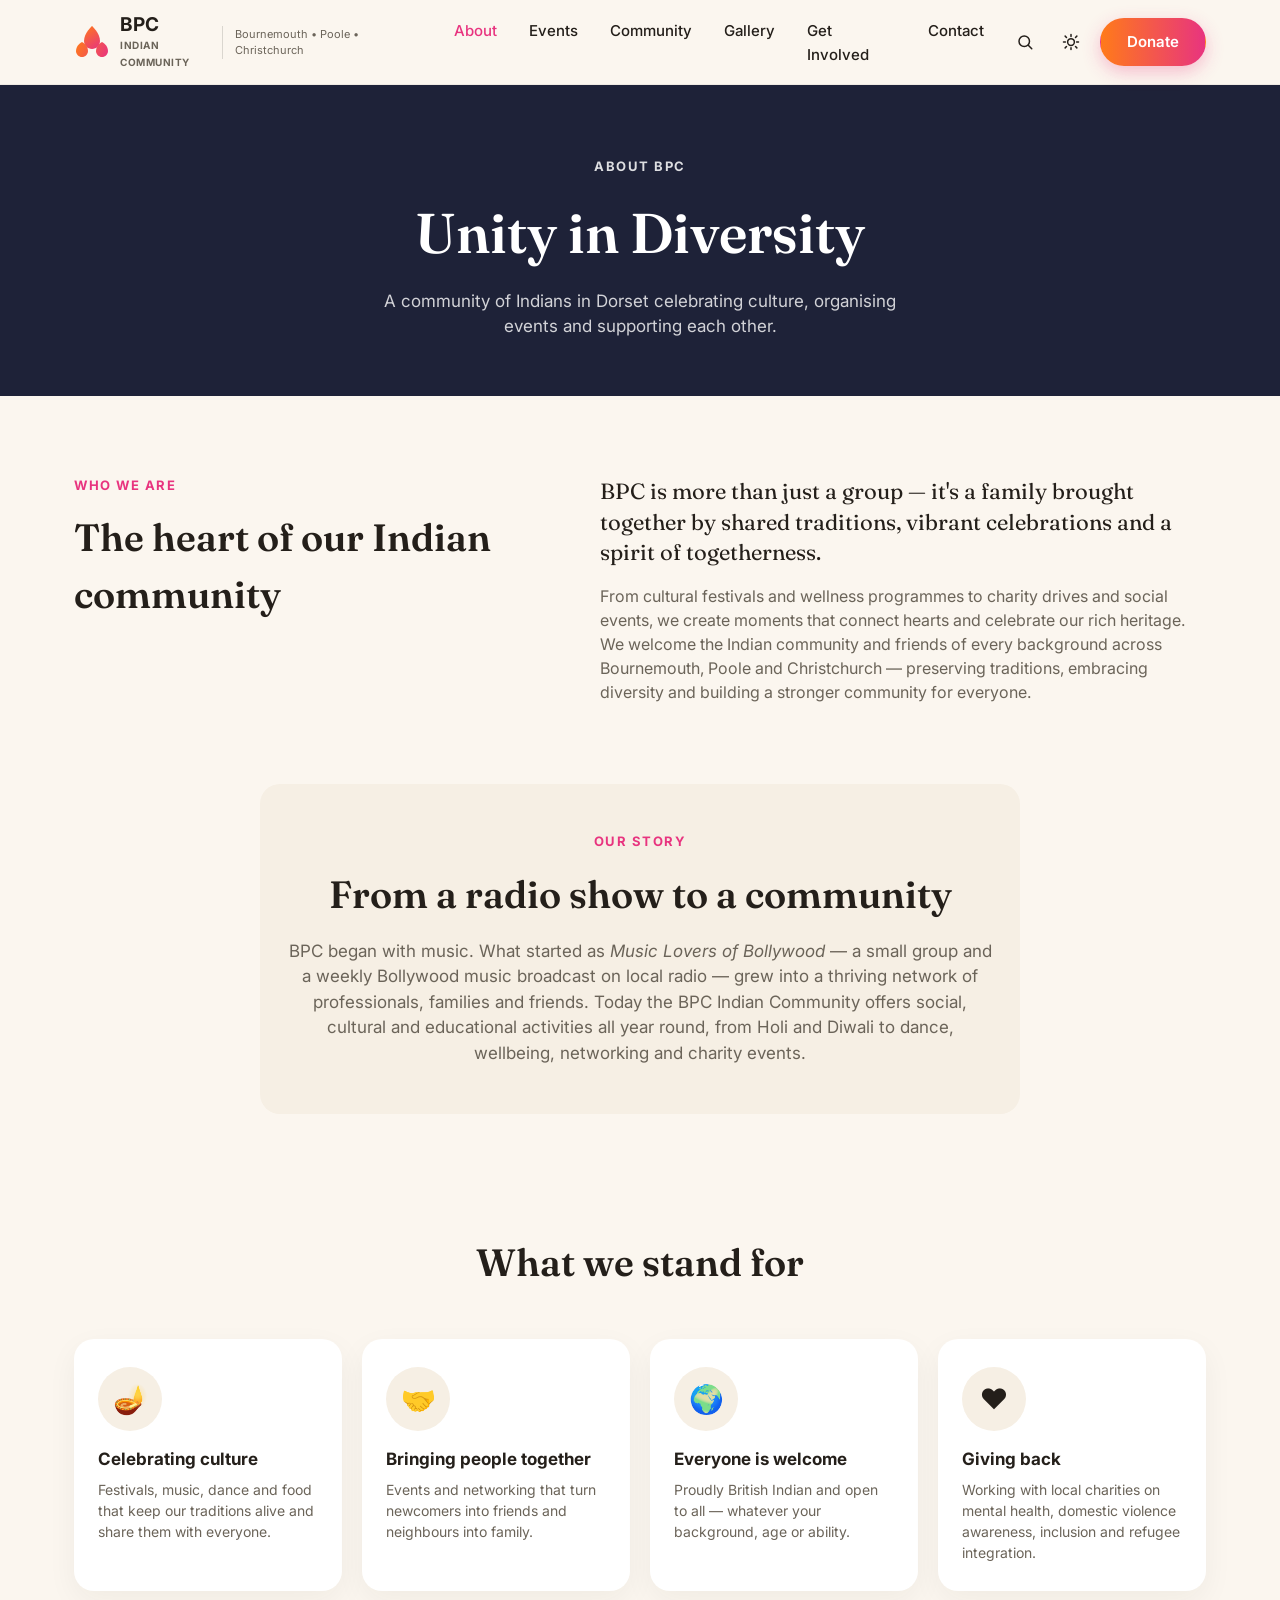
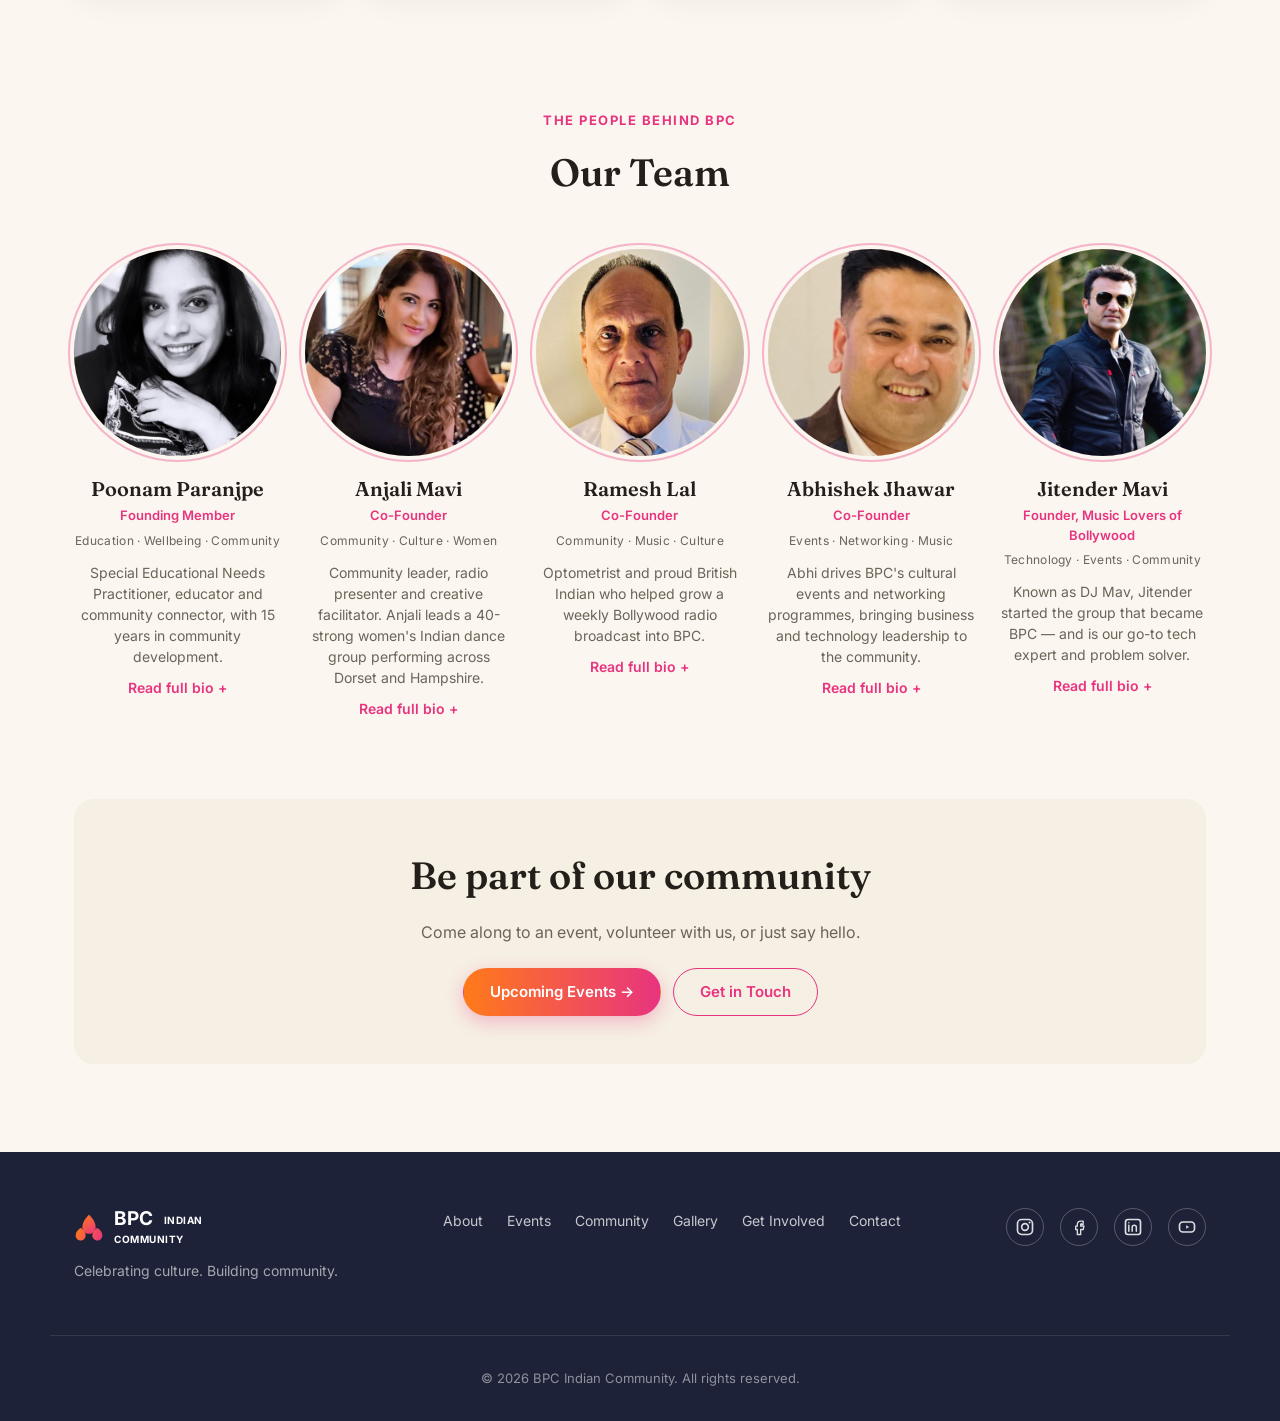
==== about.html @ d9b1bf93 "Make site an installable PWA (manifest, service worker, app icons) Co-Authored-By: Claude Opus 5.5 <" ====
<!doctype html>
<html lang="en-GB">
<head>
<meta charset="UTF-8">
<meta name="viewport" content="width=device-width, initial-scale=1">
<title>About — BPC Indian Community</title>

<!-- Google tag (gtag.js) — GA4 property: BPC Indian Community -->
<script async src="https://www.googletagmanager.com/gtag/js?id=G-W0NKQS6ZV1"></script>
<script>
  window.dataLayer = window.dataLayer || [];
  function gtag(){dataLayer.push(arguments);}
  gtag('js', new Date());
  gtag('config', 'G-W0NKQS6ZV1');
</script>

<link rel="preconnect" href="https://fonts.googleapis.com">
<link rel="preconnect" href="https://fonts.gstatic.com" crossorigin>
<link href="https://fonts.googleapis.com/css2?family=Fraunces:ital,wght@0,500;0,600;0,700;1,500&family=Inter:wght@400;500;600;700&display=swap" rel="stylesheet">
<link rel="manifest" href="manifest.webmanifest">
<meta name="theme-color" content="#1E2238">
<link rel="icon" type="image/png" sizes="32x32" href="assets/icons/favicon-32.png">
<link rel="apple-touch-icon" href="assets/icons/apple-touch-icon.png">
<meta name="apple-mobile-web-app-capable" content="yes">
<meta name="apple-mobile-web-app-title" content="BPC">
<meta name="apple-mobile-web-app-status-bar-style" content="default">
<link rel="stylesheet" href="style.css">
<script>
  (function () {
    const stored = localStorage.getItem('bpc-theme');
    const theme = stored || (window.matchMedia('(prefers-color-scheme: dark)').matches ? 'dark' : 'light');
    document.documentElement.setAttribute('data-theme', theme);
  })();
</script>
</head>
<body>

  <!-- ===================== HEADER ===================== -->
  <header class="site-header">
    <div class="container header-inner">
      <a href="index.html" class="logo">
        <span class="logo-mark" aria-hidden="true">
          <svg width="36" height="36" viewBox="0 0 36 36" fill="none" xmlns="http://www.w3.org/2000/svg">
            <path d="M18 2C18 2 10 9 10 17c0 4.4 3.6 8 8 8s8-3.6 8-8C26 9 18 2 18 2Z" fill="url(#g1)"/>
            <path d="M8 18c0 0-6 3-6 9 0 3.3 2.7 6 6 6s6-2.7 6-6c0-6-6-9-6-9Z" fill="url(#g2)"/>
            <path d="M28 18c0 0 6 3 6 9 0 3.3-2.7 6-6 6s-6-2.7-6-6c0-6 6-9 6-9Z" fill="url(#g2)"/>
            <defs>
              <linearGradient id="g1" x1="10" y1="2" x2="26" y2="25" gradientUnits="userSpaceOnUse">
                <stop stop-color="#FF7A1A"/><stop offset="1" stop-color="#E8347F"/>
              </linearGradient>
              <linearGradient id="g2" x1="2" y1="18" x2="34" y2="33" gradientUnits="userSpaceOnUse">
                <stop stop-color="#FF7A1A"/><stop offset="1" stop-color="#E8347F"/>
              </linearGradient>
            </defs>
          </svg>
        </span>
        <span class="logo-text">
          <strong>BPC</strong> <span class="logo-sub1">INDIAN<br>COMMUNITY</span>
        </span>
        <span class="logo-tagline">Bournemouth • Poole • Christchurch</span>
      </a>

      <nav class="main-nav" aria-label="Primary" id="main-nav">
        <ul>
          <li><a href="about.html" class="is-current" aria-current="page">About</a></li>
          <li><a href="events.html">Events</a></li>
          <li><a href="index.html#community">Community</a></li>
          <li><a href="gallery.html">Gallery</a></li>
          <li><a href="index.html#get-involved">Get Involved</a></li>
          <li><a href="contact.html">Contact</a></li>
        </ul>
      </nav>

      <div class="header-actions">
        <button class="icon-btn" aria-label="Search">
          <svg width="18" height="18" viewBox="0 0 24 24" fill="none"><circle cx="11" cy="11" r="7" stroke="currentColor" stroke-width="2"/><path d="m21 21-4.3-4.3" stroke="currentColor" stroke-width="2" stroke-linecap="round"/></svg>
        </button>
        <button class="icon-btn theme-toggle" id="theme-toggle" aria-label="Toggle dark mode">
          <svg class="icon-sun" width="18" height="18" viewBox="0 0 24 24" fill="none"><circle cx="12" cy="12" r="4.5" stroke="currentColor" stroke-width="2"/><path d="M12 2v2.5M12 19.5V22M4.2 4.2l1.8 1.8M18 18l1.8 1.8M2 12h2.5M19.5 12H22M4.2 19.8 6 18M18 6l1.8-1.8" stroke="currentColor" stroke-width="2" stroke-linecap="round"/></svg>
          <svg class="icon-moon" width="18" height="18" viewBox="0 0 24 24" fill="none"><path d="M20 14.5A8.5 8.5 0 0 1 9.5 4a8.5 8.5 0 1 0 10.5 10.5Z" stroke="currentColor" stroke-width="2" stroke-linejoin="round"/></svg>
        </button>
        <a href="#donate" class="btn btn-primary">Donate</a>
        <button class="menu-toggle" aria-label="Open menu" aria-expanded="false" aria-controls="main-nav">
          <svg width="22" height="22" viewBox="0 0 24 24" fill="none"><path d="M4 7h16M4 12h16M4 17h16" stroke="currentColor" stroke-width="2" stroke-linecap="round"/></svg>
        </button>
      </div>
    </div>
  </header>

  <main>
    <!-- ===================== PAGE HERO ===================== -->
    <section class="page-hero">
      <div class="container">
        <p class="eyebrow eyebrow-light">About BPC</p>
        <h1 class="page-hero-title">Unity in Diversity</h1>
        <p class="page-hero-subtitle">
          A community of Indians in Dorset celebrating culture, organising
          events and supporting each other.
        </p>
      </div>
    </section>

    <!-- ===================== WHO WE ARE =====================
         Copy adapted from the current live site (bpcindiancommunity.co.uk). -->
    <section class="about-intro">
      <div class="container about-intro-grid">
        <div>
          <p class="eyebrow">Who we are</p>
          <h2 class="section-title">The heart of our Indian community</h2>
        </div>
        <div class="about-intro-text">
          <p class="about-lead">
            BPC is more than just a group — it's a family brought together by
            shared traditions, vibrant celebrations and a spirit of togetherness.
          </p>
          <p>
            From cultural festivals and wellness programmes to charity drives and
            social events, we create moments that connect hearts and celebrate our
            rich heritage. We welcome the Indian community and friends of every
            background across Bournemouth, Poole and Christchurch — preserving
            traditions, embracing diversity and building a stronger community for
            everyone.
          </p>
        </div>
      </div>
    </section>

    <!-- ===================== OUR STORY ===================== -->
    <section class="about-story">
      <div class="container">
        <div class="about-story-inner">
        <p class="eyebrow">Our story</p>
        <h2 class="section-title">From a radio show to a community</h2>
        <p>
          BPC began with music. What started as <em>Music Lovers of Bollywood</em>
          — a small group and a weekly Bollywood music broadcast on local radio —
          grew into a thriving network of professionals, families and friends.
          Today the BPC Indian Community offers social, cultural and educational
          activities all year round, from Holi and Diwali to dance, wellbeing,
          networking and charity events.
        </p>
        </div>
      </div>
    </section>

    <!-- ===================== WHAT WE STAND FOR ===================== -->
    <section class="about-values">
      <div class="container">
        <h2 class="section-title center">What we stand for</h2>
        <div class="values-grid">
          <div class="value-card">
            <span class="wwd-icon" aria-hidden="true">🪔</span>
            <h3>Celebrating culture</h3>
            <p>Festivals, music, dance and food that keep our traditions alive and share them with everyone.</p>
          </div>
          <div class="value-card">
            <span class="wwd-icon" aria-hidden="true">🤝</span>
            <h3>Bringing people together</h3>
            <p>Events and networking that turn newcomers into friends and neighbours into family.</p>
          </div>
          <div class="value-card">
            <span class="wwd-icon" aria-hidden="true">🌍</span>
            <h3>Everyone is welcome</h3>
            <p>Proudly British Indian and open to all — whatever your background, age or ability.</p>
          </div>
          <div class="value-card">
            <span class="wwd-icon" aria-hidden="true">❤️</span>
            <h3>Giving back</h3>
            <p>Working with local charities on mental health, domestic violence awareness, inclusion and refugee integration.</p>
          </div>
        </div>
      </div>
    </section>

    <!-- ===================== OUR TEAM =====================
         Photos and bios from the current live site. -->
    <section class="team-section" id="team">
      <div class="container">
        <p class="eyebrow center">The people behind BPC</p>
        <h2 class="section-title center">Our Team</h2>
        <ul class="team-grid">
          <li class="team-card">
            <img class="team-photo" src="assets/team/poonam-paranjpe.jpg" alt="Poonam Paranjpe" loading="lazy">
            <h3 class="team-name">Poonam Paranjpe</h3>
            <p class="team-role">Founding Member</p>
            <p class="team-tags">Education · Wellbeing · Community</p>
            <p class="team-bio">Special Educational Needs Practitioner, educator and community connector, with 15 years in community development.</p>
            <details class="team-more">
              <summary>Read full bio</summary>
              <p>Poonam moved to the UK from India 21 years ago to pursue her second master's degree, and has an academic background in Clinical Psychology, Public Health and Health Promotion. She believes education is the cornerstone of personal growth.</p>
              <p>Outside work and community life, she loves cooking and dancing.</p>
            </details>
          </li>
          <li class="team-card">
            <img class="team-photo" src="assets/team/anjali-mavi.jpg" alt="Anjali Mavi" loading="lazy">
            <h3 class="team-name">Anjali Mavi</h3>
            <p class="team-role">Co-Founder</p>
            <p class="team-tags">Community · Culture · Women</p>
            <p class="team-bio">Community leader, radio presenter and creative facilitator. Anjali leads a 40-strong women's Indian dance group performing across Dorset and Hampshire.</p>
            <details class="team-more">
              <summary>Read full bio</summary>
              <p>Anjali came to England from India 18 years ago and holds an MBA in Marketing and Human Resources. With a background in administration, recruitment and welfare, she has worked extensively with diverse communities, women's groups and international professionals, helping them access opportunities and build confidence.</p>
              <p>She works closely with charities across Dorset and Hampshire on domestic violence awareness, mental health, cultural inclusion and refugee integration.</p>
            </details>
          </li>
          <li class="team-card">
            <img class="team-photo" src="assets/team/ramesh-lal.jpg" alt="Ramesh Lal" loading="lazy">
            <h3 class="team-name">Ramesh Lal</h3>
            <p class="team-role">Co-Founder</p>
            <p class="team-tags">Community · Music · Culture</p>
            <p class="team-bio">Optometrist and proud British Indian who helped grow a weekly Bollywood radio broadcast into BPC.</p>
            <details class="team-more">
              <summary>Read full bio</summary>
              <p>Born to Indian parents in Kenya, Ramesh moved to the UK aged 11 and grew up in the Midlands. He studied optometry in Glasgow before settling in Bournemouth.</p>
              <p>Until recently he ran a social enterprise in Kinson, Bournemouth, dedicated to community support.</p>
            </details>
          </li>
          <li class="team-card">
            <img class="team-photo" src="assets/team/abhishek-jhawar.jpg" alt="Abhishek Jhawar" loading="lazy">
            <h3 class="team-name">Abhishek Jhawar</h3>
            <p class="team-role">Co-Founder</p>
            <p class="team-tags">Events · Networking · Music</p>
            <p class="team-bio">Abhi drives BPC's cultural events and networking programmes, bringing business and technology leadership to the community.</p>
            <details class="team-more">
              <summary>Read full bio</summary>
              <p>Abhi combines professional expertise in business leadership and technology with a passion for community building.</p>
              <p>He's also DJ Abhi UK, creating music experiences that celebrate Indian culture and connect people through rhythm.</p>
            </details>
          </li>
          <li class="team-card">
            <img class="team-photo team-photo-top" src="assets/team/jitender-mavi.jpg" alt="Jitender Mavi" loading="lazy">
            <h3 class="team-name">Jitender Mavi</h3>
            <p class="team-role">Founder, Music Lovers of Bollywood</p>
            <p class="team-tags">Technology · Events · Community</p>
            <p class="team-bio">Known as DJ Mav, Jitender started the group that became BPC — and is our go-to tech expert and problem solver.</p>
            <details class="team-more">
              <summary>Read full bio</summary>
              <p>Professionally, Jitender is a Senior Director in Investment Banking at HSBC, bringing deep finance and technology know-how to the community.</p>
              <p>He's an amazing Bhangra dancer, a passionate biker and a cricket enthusiast — always ready to support the team at community events, especially our charity cricket matches.</p>
            </details>
          </li>
        </ul>
      </div>
    </section>

    <!-- ===================== CTA ===================== -->
    <section class="about-cta">
      <div class="container">
        <div class="past-events">
          <h2 class="section-title">Be part of our community</h2>
          <p>Come along to an event, volunteer with us, or just say hello.</p>
          <div class="about-cta-actions">
            <a href="events.html" class="btn btn-primary">Upcoming Events →</a>
            <a href="contact.html" class="btn btn-outline">Get in Touch</a>
          </div>
        </div>
      </div>
    </section>
  </main>

  <!-- ===================== FOOTER ===================== -->
  <footer class="site-footer" id="get-involved">
    <div class="container footer-inner">
      <div class="footer-brand">
        <a href="index.html" class="logo logo-footer">
          <span class="logo-mark" aria-hidden="true">
            <svg width="30" height="30" viewBox="0 0 36 36" fill="none" xmlns="http://www.w3.org/2000/svg">
              <path d="M18 2C18 2 10 9 10 17c0 4.4 3.6 8 8 8s8-3.6 8-8C26 9 18 2 18 2Z" fill="url(#g3)"/>
              <path d="M8 18c0 0-6 3-6 9 0 3.3 2.7 6 6 6s6-2.7 6-6c0-6-6-9-6-9Z" fill="url(#g4)"/>
              <path d="M28 18c0 0 6 3 6 9 0 3.3-2.7 6-6 6s-6-2.7-6-6c0-6 6-9 6-9Z" fill="url(#g4)"/>
              <defs>
                <linearGradient id="g3" x1="10" y1="2" x2="26" y2="25" gradientUnits="userSpaceOnUse">
                  <stop stop-color="#FF7A1A"/><stop offset="1" stop-color="#E8347F"/>
                </linearGradient>
                <linearGradient id="g4" x1="2" y1="18" x2="34" y2="33" gradientUnits="userSpaceOnUse">
                  <stop stop-color="#FF7A1A"/><stop offset="1" stop-color="#E8347F"/>
                </linearGradient>
              </defs>
            </svg>
          </span>
          <span class="logo-text">
            <strong>BPC</strong> <span class="logo-sub1">INDIAN<br>COMMUNITY</span>
          </span>
        </a>
        <p class="footer-tagline">Celebrating culture. Building community.</p>
      </div>

      <nav class="footer-nav" aria-label="Footer">
        <ul>
          <li><a href="about.html">About</a></li>
          <li><a href="events.html">Events</a></li>
          <li><a href="index.html#community">Community</a></li>
          <li><a href="gallery.html">Gallery</a></li>
          <li><a href="index.html#get-involved">Get Involved</a></li>
          <li><a href="contact.html">Contact</a></li>
        </ul>
      </nav>

      <div class="footer-social">
        <a href="#" aria-label="Instagram">
          <svg width="20" height="20" viewBox="0 0 24 24" fill="none"><rect x="3" y="3" width="18" height="18" rx="5" stroke="currentColor" stroke-width="2"/><circle cx="12" cy="12" r="4" stroke="currentColor" stroke-width="2"/><circle cx="17.5" cy="6.5" r="1.2" fill="currentColor"/></svg>
        </a>
        <a href="#" aria-label="Facebook">
          <svg width="20" height="20" viewBox="0 0 24 24" fill="none"><path d="M14 9h3V5h-3c-2.2 0-4 1.8-4 4v2H8v4h2v6h4v-6h3l1-4h-4V9c0-.6.4-1 1-1Z" stroke="currentColor" stroke-width="1.6" stroke-linejoin="round"/></svg>
        </a>
        <a href="#" aria-label="LinkedIn">
          <svg width="20" height="20" viewBox="0 0 24 24" fill="none"><rect x="3" y="3" width="18" height="18" rx="3" stroke="currentColor" stroke-width="2"/><path d="M7 10v7M7 7v.01M11 17v-4.5a2.5 2.5 0 0 1 5 0V17" stroke="currentColor" stroke-width="1.8" stroke-linecap="round"/></svg>
        </a>
        <a href="#" aria-label="YouTube">
          <svg width="20" height="20" viewBox="0 0 24 24" fill="none"><rect x="3" y="6" width="18" height="12" rx="4" stroke="currentColor" stroke-width="2"/><path d="M11 10v4l3.5-2L11 10Z" fill="currentColor"/></svg>
        </a>
      </div>
    </div>
    <div class="container footer-bottom">
      <p>© 2026 BPC Indian Community. All rights reserved.</p>
    </div>
  </footer>

  <script>
    const menuToggle = document.querySelector('.menu-toggle');
    const mainNav = document.getElementById('main-nav');
    menuToggle.addEventListener('click', () => {
      const isOpen = mainNav.classList.toggle('is-open');
      menuToggle.setAttribute('aria-expanded', String(isOpen));
      menuToggle.classList.toggle('is-active', isOpen);
    });
    mainNav.querySelectorAll('a').forEach(link => {
      link.addEventListener('click', () => {
        mainNav.classList.remove('is-open');
        menuToggle.setAttribute('aria-expanded', 'false');
        menuToggle.classList.remove('is-active');
      });
    });

    // Light/dark theme toggle — persisted in localStorage, applied to <html data-theme="...">
    const themeToggle = document.getElementById('theme-toggle');
    themeToggle.addEventListener('click', () => {
      const current = document.documentElement.getAttribute('data-theme') === 'dark' ? 'dark' : 'light';
      const next = current === 'dark' ? 'light' : 'dark';
      document.documentElement.setAttribute('data-theme', next);
      localStorage.setItem('bpc-theme', next);
    });
  </script>
  <script>
    if ('serviceWorker' in navigator) {
      window.addEventListener('load', () => navigator.serviceWorker.register('sw.js'));
    }
  </script>
</body>
</html>
---- style.css ----
/* =========================================================
   BPC Indian Community — Homepage Redesign Prototype
   Static HTML/CSS mockup matching design-reference/homepage-mockup.png
   ========================================================= */

:root {
  --ivory: #FBF6EF;
  --ivory-soft: #F6EFE4;
  --charcoal: #241F1A;
  --navy: #1E2238;
  --orange: #FF7A1A;
  --magenta: #E8347F;
  --gradient-accent: linear-gradient(90deg, var(--orange), var(--magenta));
  --text-muted: #6B6459;
  --radius-pill: 999px;
  --radius-card: 20px;
  --font-display: "Fraunces", Georgia, serif;
  --font-body: "Inter", -apple-system, BlinkMacSystemFont, "Segoe UI", sans-serif;
  --container-width: 1180px;

  /* Theme-aware surface/hairline tokens (redefined under [data-theme="dark"]) */
  --surface: #FFFFFF;
  --header-bg: rgba(251, 246, 239, 0.92);
  --hairline-rgb: 36, 31, 26;
  --shadow-rgb: 36, 31, 26;
}

[data-theme="dark"] {
  --ivory: #15161D;
  --ivory-soft: #1D1F29;
  --charcoal: #F3EFE8;
  --navy: #0D0E14;
  --text-muted: #A6A099;
  --surface: #1E212C;
  --header-bg: rgba(21, 22, 29, 0.88);
  --hairline-rgb: 255, 255, 255;
  --shadow-rgb: 0, 0, 0;
}

* { box-sizing: border-box; }

html { scroll-behavior: smooth; }

body {
  margin: 0;
  font-family: var(--font-body);
  color: var(--charcoal);
  background: var(--ivory);
  line-height: 1.5;
  transition: background 0.2s ease, color 0.2s ease;
}

img { max-width: 100%; display: block; }

a { color: inherit; text-decoration: none; }

.container {
  max-width: var(--container-width);
  margin: 0 auto;
  padding: 0 24px;
}

/* Placeholder image blocks — swap with real BPC photography later.
   Each shows a label describing what should go here. */
.placeholder-img {
  position: relative;
  background: linear-gradient(135deg, #FFE3C2 0%, #FAC7D8 50%, #E7B8D8 100%);
  display: flex;
  align-items: center;
  justify-content: center;
  overflow: hidden;
}
.placeholder-img::before {
  content: attr(data-label);
  font-family: var(--font-body);
  font-size: 14px;
  font-weight: 600;
  color: rgba(36, 31, 26, 0.55);
  text-align: center;
  padding: 12px 20px;
  background: rgba(255, 255, 255, 0.55);
  border-radius: 10px;
  max-width: 80%;
}

/* -------------------- Buttons -------------------- */
.btn {
  display: inline-flex;
  align-items: center;
  gap: 6px;
  padding: 12px 26px;
  border-radius: var(--radius-pill);
  font-weight: 600;
  font-size: 15px;
  border: 1.5px solid transparent;
  cursor: pointer;
  transition: transform 0.15s ease, box-shadow 0.15s ease, background 0.15s ease;
  white-space: nowrap;
}
.btn:hover { transform: translateY(-1px); }

.btn-primary {
  background: var(--gradient-accent);
  color: #fff;
  box-shadow: 0 6px 18px rgba(232, 52, 127, 0.3);
}
.btn-primary:hover { box-shadow: 0 8px 22px rgba(232, 52, 127, 0.4); }

.btn-outline {
  background: transparent;
  border-color: var(--magenta);
  color: var(--magenta);
}
.btn-outline:hover { background: rgba(232, 52, 127, 0.08); }

.btn-outline-light {
  background: transparent;
  border-color: rgba(255, 255, 255, 0.8);
  color: #fff;
}
.btn-outline-light:hover { background: rgba(255, 255, 255, 0.12); }

.btn-lg { padding: 14px 30px; font-size: 16px; }

.icon-btn {
  background: none;
  border: none;
  cursor: pointer;
  color: var(--charcoal);
  display: flex;
  align-items: center;
  padding: 8px;
}

/* Theme toggle button: shows sun in light mode (click → go dark),
   moon in dark mode (click → go light). */
.theme-toggle .icon-moon { display: none; }
[data-theme="dark"] .theme-toggle .icon-sun { display: none; }
[data-theme="dark"] .theme-toggle .icon-moon { display: block; }

/* -------------------- Header -------------------- */
.site-header {
  position: sticky;
  top: 0;
  z-index: 50;
  background: var(--header-bg);
  backdrop-filter: blur(8px);
  border-bottom: 1px solid rgba(var(--hairline-rgb), 0.06);
}

.header-inner {
  position: relative;
  display: flex;
  align-items: center;
  justify-content: space-between;
  gap: 24px;
  padding-top: 14px;
  padding-bottom: 14px;
}

.logo {
  display: flex;
  align-items: center;
  gap: 10px;
}
.logo-mark { line-height: 0; flex-shrink: 0; }
.logo-text {
  font-size: 15px;
  line-height: 1.15;
}
.logo-text strong {
  font-size: 19px;
  letter-spacing: 0.5px;
  margin-right: 6px;
}
.logo-sub1 {
  font-size: 10px;
  font-weight: 700;
  letter-spacing: 0.5px;
  color: var(--text-muted);
  vertical-align: middle;
}
.logo-tagline {
  display: none;
  font-size: 11px;
  color: var(--text-muted);
  border-left: 1px solid rgba(var(--hairline-rgb), 0.15);
  padding-left: 12px;
  margin-left: 4px;
}
@media (min-width: 900px) {
  .logo-tagline { display: inline-block; }
}

.main-nav ul {
  display: none;
  list-style: none;
  margin: 0;
  padding: 0;
  gap: 32px;
}
.main-nav a {
  font-size: 15px;
  font-weight: 500;
  color: var(--charcoal);
  transition: color 0.15s ease;
}
.main-nav a:hover { color: var(--magenta); }
@media (min-width: 900px) {
  .main-nav ul { display: flex; }
}

/* Mobile nav dropdown + hamburger toggle */
.menu-toggle {
  display: inline-flex;
  align-items: center;
  justify-content: center;
  width: 40px;
  height: 40px;
  border-radius: 50%;
  border: none;
  background: none;
  color: var(--charcoal);
  cursor: pointer;
}
@media (min-width: 900px) {
  .menu-toggle { display: none; }
}
.menu-toggle svg { transition: transform 0.2s ease; }
.menu-toggle.is-active svg { transform: rotate(90deg); }

@media (max-width: 899px) {
  .main-nav {
    position: absolute;
    top: 100%;
    left: 0;
    right: 0;
    background: var(--ivory);
    border-bottom: 1px solid rgba(var(--hairline-rgb), 0.08);
    box-shadow: 0 12px 24px rgba(var(--shadow-rgb), 0.08);
    max-height: 0;
    overflow: hidden;
    transition: max-height 0.25s ease;
  }
  .main-nav.is-open { max-height: 320px; }
  .main-nav ul {
    display: flex;
    flex-direction: column;
    gap: 0;
    padding: 8px 24px 16px;
  }
  .main-nav li { border-top: 1px solid rgba(var(--hairline-rgb), 0.06); }
  .main-nav a { display: block; padding: 14px 4px; }
}

.header-actions {
  display: flex;
  align-items: center;
  gap: 12px;
}

/* -------------------- Hero -------------------- */
.hero {
  position: relative;
  min-height: 640px;
  display: flex;
  align-items: center;
  overflow: hidden;
}
.hero-media {
  position: absolute;
  inset: 0;
}
.hero-overlay {
  position: absolute;
  inset: 0;
  background: linear-gradient(90deg, rgba(20, 15, 25, 0.72) 0%, rgba(20, 15, 25, 0.45) 45%, rgba(20, 15, 25, 0.1) 75%);
}
.hero-content {
  position: relative;
  z-index: 2;
  padding-top: 90px;
  padding-bottom: 90px;
  max-width: 640px;
}
.eyebrow {
  font-size: 13px;
  font-weight: 700;
  letter-spacing: 1.5px;
  text-transform: uppercase;
  color: var(--magenta);
  margin: 0 0 14px;
}
.eyebrow-light { color: rgba(255,255,255,0.85); }

.hero-title {
  font-family: var(--font-display);
  font-weight: 600;
  font-size: clamp(38px, 6vw, 58px);
  line-height: 1.08;
  color: #fff;
  margin: 0 0 20px;
}
.accent-text {
  color: var(--orange);
  font-weight: 700;
  font-style: italic;
}
.hero-subtitle {
  font-size: 17px;
  color: rgba(255,255,255,0.92);
  max-width: 480px;
  margin: 0 0 32px;
}
.hero-ctas {
  display: flex;
  flex-wrap: wrap;
  gap: 16px;
}
.hero-pause {
  position: absolute;
  bottom: 24px;
  right: 24px;
  z-index: 3;
  width: 40px;
  height: 40px;
  border-radius: 50%;
  border: 1.5px solid rgba(255,255,255,0.7);
  background: rgba(0,0,0,0.25);
  color: #fff;
  display: flex;
  align-items: center;
  justify-content: center;
  cursor: pointer;
}

/* -------------------- Hero Slideshow -------------------- */
.hero-slide {
  position: absolute;
  inset: 0;
  background-size: cover;
  background-position: center;
  opacity: 0;
  transition: opacity 1.2s ease;
}
.hero-slide.is-active { opacity: 1; }
.hero-slide-credit {
  position: absolute;
  right: 16px;
  bottom: 16px;
  z-index: 2;
  font-size: 11px;
  line-height: 1.3;
  color: rgba(255,255,255,0.85);
  background: rgba(0, 0, 0, 0.35);
  padding: 4px 8px;
  border-radius: 6px;
}
.hero-slide-collage { background: none; }
.hero-collage {
  position: absolute;
  inset: 0;
  display: grid;
  grid-template-columns: 1fr 1fr;
  grid-template-rows: 1fr 1fr;
  gap: 2px;
}
.hero-collage div {
  background-size: cover;
  background-position: center;
}
.hero-dots {
  position: absolute;
  bottom: 26px;
  left: 50%;
  transform: translateX(-50%);
  z-index: 3;
  display: flex;
  gap: 10px;
}
@media (min-width: 760px) {
  .hero-dots { left: 24px; transform: none; }
}
.hero-dot {
  width: 9px;
  height: 9px;
  border-radius: 50%;
  border: 1.5px solid rgba(255,255,255,0.8);
  background: rgba(255,255,255,0.25);
  padding: 0;
  cursor: pointer;
}
.hero-dot.is-active { background: #fff; }

/* -------------------- Section titles -------------------- */
.section-title {
  font-family: var(--font-display);
  font-weight: 600;
  font-size: clamp(28px, 3.5vw, 38px);
  margin: 0 0 16px;
}
.section-title.center { text-align: center; margin-bottom: 48px; }

/* -------------------- What We Do -------------------- */
.what-we-do {
  padding: 80px 0;
  background: var(--ivory);
}
.wwd-grid {
  display: grid;
  grid-template-columns: repeat(2, 1fr);
  gap: 36px 24px;
  text-align: center;
}
@media (min-width: 720px) {
  .wwd-grid { grid-template-columns: repeat(5, 1fr); }
}
.wwd-icon {
  display: inline-flex;
  align-items: center;
  justify-content: center;
  width: 64px;
  height: 64px;
  border-radius: 50%;
  background: var(--ivory-soft);
  font-size: 28px;
  margin-bottom: 16px;
}
.wwd-item h3 {
  font-size: 17px;
  margin: 0 0 6px;
}
.wwd-item p {
  font-size: 14px;
  color: var(--text-muted);
  margin: 0;
}

/* -------------------- Featured Event -------------------- */
.featured-event { padding: 0 0 80px; }
.fe-card {
  display: grid;
  grid-template-columns: 1fr;
  background: var(--surface);
  border-radius: var(--radius-card);
  overflow: hidden;
  box-shadow: 0 20px 50px rgba(var(--shadow-rgb), 0.08);
  transition: transform 0.2s ease, box-shadow 0.2s ease;
}
.fe-card-link { display: grid; }
.fe-card-link:hover,
.fe-card-link:focus-visible {
  transform: translateY(-3px);
  box-shadow: 0 26px 60px rgba(var(--shadow-rgb), 0.14);
}
@media (min-width: 760px) {
  .fe-card { grid-template-columns: 1fr 1fr; }
}
.fe-media { position: relative; min-height: 260px; overflow: hidden; }
.fe-media img {
  width: 100%;
  height: 100%;
  min-height: 260px;
  object-fit: cover;
  display: block;
}
.fe-media-credit {
  position: absolute;
  right: 10px;
  bottom: 10px;
  font-size: 11px;
  line-height: 1.3;
  color: #fff;
  background: rgba(0, 0, 0, 0.45);
  padding: 4px 8px;
  border-radius: 6px;
}
.fe-content {
  padding: 40px;
  display: flex;
  flex-direction: column;
  justify-content: center;
}
.fe-title {
  font-family: var(--font-display);
  font-weight: 600;
  font-size: 30px;
  line-height: 1.15;
  margin: 0 0 16px;
}
.fe-meta {
  list-style: none;
  display: flex;
  gap: 24px;
  margin: 0 0 18px;
  padding: 0;
  color: var(--text-muted);
  font-size: 14px;
}
.fe-meta li { display: flex; align-items: center; gap: 6px; }
.fe-desc { color: var(--text-muted); margin: 0 0 24px; max-width: 420px; }

/* -------------------- Mission -------------------- */
.mission { padding: 0 0 100px; }
.mission-grid {
  display: grid;
  grid-template-columns: 1fr;
  gap: 40px;
  align-items: center;
}
@media (min-width: 760px) {
  .mission-grid { grid-template-columns: 1fr 1fr; gap: 60px; }
}
.mission-media {
  min-height: 320px;
  border-radius: var(--radius-card);
}
.mission-content p { color: var(--text-muted); max-width: 460px; }

/* -------------------- Footer -------------------- */
.site-footer {
  background: var(--navy);
  color: rgba(255,255,255,0.85);
  padding: 56px 0 0;
}
.footer-inner {
  display: flex;
  flex-wrap: wrap;
  gap: 40px;
  justify-content: space-between;
  padding-bottom: 40px;
  border-bottom: 1px solid rgba(255,255,255,0.1);
}
.footer-brand .logo-text,
.footer-brand .logo-sub1 { color: #fff; }
.footer-tagline {
  margin-top: 12px;
  font-size: 14px;
  color: rgba(255,255,255,0.6);
}
.footer-nav ul {
  list-style: none;
  display: flex;
  flex-wrap: wrap;
  gap: 24px;
  margin: 0;
  padding: 0;
}
.footer-nav a {
  font-size: 14px;
  color: rgba(255,255,255,0.75);
}
.footer-nav a:hover { color: #fff; }
.footer-social {
  display: flex;
  gap: 16px;
}
.footer-social a {
  width: 38px;
  height: 38px;
  border-radius: 50%;
  border: 1px solid rgba(255,255,255,0.25);
  display: flex;
  align-items: center;
  justify-content: center;
  color: rgba(255,255,255,0.85);
}
.footer-social a:hover { background: rgba(255,255,255,0.1); }
.footer-bottom {
  padding: 20px 24px;
  font-size: 13px;
  color: rgba(255,255,255,0.5);
  text-align: center;
}

/* -------------------- Nav current-page state -------------------- */
.main-nav a.is-current { color: var(--magenta); }

/* =========================================================
   CONTACT PAGE
   ========================================================= */

/* -------------------- Page hero (shared banner style) -------------------- */
.page-hero {
  background: var(--navy);
  color: #fff;
  padding: 72px 0 56px;
  text-align: center;
}
.page-hero-title {
  font-family: var(--font-display);
  font-size: clamp(36px, 6vw, 56px);
  font-weight: 600;
  margin: 10px 0 14px;
}
.page-hero-subtitle {
  color: rgba(255,255,255,0.8);
  max-width: 520px;
  margin: 0 auto;
  font-size: 17px;
}

/* -------------------- Contact layout -------------------- */
.contact-section { padding: 72px 0 0; }
.contact-grid {
  display: grid;
  grid-template-columns: 1fr;
  gap: 56px;
  padding-bottom: 72px;
}
@media (min-width: 860px) {
  .contact-grid { grid-template-columns: 1.3fr 1fr; gap: 72px; }
}

.contact-form-intro {
  color: var(--text-muted);
  margin: -8px 0 28px;
  max-width: 460px;
}

/* Form */
.contact-form { display: flex; flex-direction: column; gap: 20px; }
.form-row {
  display: grid;
  grid-template-columns: 1fr;
  gap: 20px;
}
@media (min-width: 540px) {
  .form-row { grid-template-columns: 1fr 1fr; }
}
.form-field { display: flex; flex-direction: column; gap: 8px; }
.form-field-full { width: 100%; }
.form-field label {
  font-size: 14px;
  font-weight: 600;
}
.form-field .optional {
  font-weight: 400;
  color: var(--text-muted);
}
.form-field input,
.form-field select,
.form-field textarea {
  font-family: var(--font-body);
  font-size: 15px;
  padding: 12px 16px;
  border: 1.5px solid rgba(var(--hairline-rgb), 0.15);
  border-radius: 12px;
  background: var(--surface);
  color: var(--charcoal);
  transition: border-color 0.15s ease, box-shadow 0.15s ease;
}
.form-field textarea { resize: vertical; min-height: 140px; font-family: var(--font-body); }
.form-field input:focus,
.form-field select:focus,
.form-field textarea:focus {
  outline: none;
  border-color: var(--magenta);
  box-shadow: 0 0 0 3px rgba(232, 52, 127, 0.12);
}
.contact-form .btn { align-self: flex-start; margin-top: 6px; }

/* Info sidebar */
.contact-info { padding-top: 4px; }
.info-list {
  list-style: none;
  margin: 0 0 32px;
  padding: 0;
  display: flex;
  flex-direction: column;
  gap: 24px;
}
.info-list li {
  display: flex;
  align-items: flex-start;
  gap: 16px;
}
.info-icon {
  flex-shrink: 0;
  width: 44px;
  height: 44px;
  border-radius: 50%;
  background: var(--ivory-soft);
  color: var(--magenta);
  display: flex;
  align-items: center;
  justify-content: center;
}
.info-list strong { display: block; margin-bottom: 4px; font-size: 15px; }
.info-list p { margin: 0; color: var(--text-muted); line-height: 1.5; }
.info-list p a { color: var(--charcoal); font-weight: 600; }
.info-list p a:hover { color: var(--magenta); }

.info-social strong { display: block; margin-bottom: 12px; font-size: 15px; }
.contact-social a { color: var(--charcoal); border-color: rgba(var(--hairline-rgb), 0.15); }
.contact-social a:hover { background: var(--ivory-soft); }

/* Map */
.contact-map {
  min-height: 320px;
  border-radius: var(--radius-card);
  margin-bottom: 80px;
}

/* =========================================================
   UPCOMING EVENTS (homepage row + events page)
   ========================================================= */

/* Small tag marking content that still needs real BPC details */
.placeholder-tag,
.featured-tag,
.event-cat {
  display: inline-block;
  font-size: 11px;
  font-weight: 700;
  letter-spacing: 0.5px;
  text-transform: uppercase;
  padding: 3px 8px;
  border-radius: var(--radius-pill);
}
.placeholder-tag {
  color: var(--text-muted);
  border: 1px dashed rgba(var(--hairline-rgb), 0.3);
}
.featured-tag {
  color: #fff;
  background: var(--gradient-accent);
}
.event-cat {
  color: var(--magenta);
  background: rgba(232, 52, 127, 0.1);
}

/* -------------------- Homepage: more upcoming events -------------------- */
.upcoming { margin-top: 48px; }
.upcoming-head {
  display: flex;
  flex-wrap: wrap;
  align-items: baseline;
  justify-content: space-between;
  gap: 8px 24px;
  margin-bottom: 20px;
}
.upcoming-title {
  font-family: var(--font-display);
  font-weight: 600;
  font-size: 24px;
  margin: 0;
}
.upcoming-all {
  font-weight: 600;
  font-size: 15px;
  color: var(--magenta);
}
.upcoming-all:hover { text-decoration: underline; }

.event-grid {
  display: grid;
  grid-template-columns: 1fr;
  gap: 20px;
}
@media (min-width: 640px) {
  .event-grid { grid-template-columns: repeat(3, 1fr); }
}
.event-card {
  display: flex;
  flex-direction: column;
  background: var(--surface);
  border-radius: var(--radius-card);
  overflow: hidden;
  box-shadow: 0 10px 30px rgba(var(--shadow-rgb), 0.06);
  transition: transform 0.2s ease, box-shadow 0.2s ease;
}
.event-card:hover,
.event-card:focus-visible {
  transform: translateY(-3px);
  box-shadow: 0 18px 40px rgba(var(--shadow-rgb), 0.12);
}
.event-card-media { aspect-ratio: 16 / 9; }
.event-date {
  position: absolute;
  top: 12px;
  left: 12px;
  display: flex;
  flex-direction: column;
  align-items: center;
  min-width: 52px;
  padding: 6px 8px;
  border-radius: 12px;
  background: #fff;
  color: var(--magenta);
  font-size: 12px;
  font-weight: 700;
  text-transform: uppercase;
  line-height: 1.1;
  box-shadow: 0 4px 12px rgba(0, 0, 0, 0.12);
}
.event-date strong {
  font-family: var(--font-display);
  font-size: 22px;
  color: #241F1A;
}
.event-card-body { padding: 16px 20px 20px; }
.event-card-title {
  font-size: 17px;
  margin: 10px 0 4px;
}
.event-card-meta {
  font-size: 14px;
  color: var(--text-muted);
  margin: 0;
}

/* -------------------- Events page -------------------- */
.events-section { padding: 64px 0 88px; }
.events-container { max-width: 920px; }
.events-year {
  font-family: var(--font-display);
  font-weight: 600;
  font-size: 22px;
  color: var(--text-muted);
  margin: 0 0 16px;
  padding-bottom: 8px;
  border-bottom: 1px solid rgba(var(--hairline-rgb), 0.1);
}
.event-list {
  list-style: none;
  margin: 0 0 48px;
  padding: 0;
  display: flex;
  flex-direction: column;
  gap: 16px;
}
.event-row {
  display: grid;
  grid-template-columns: auto 1fr;
  gap: 20px;
  padding: 24px;
  background: var(--surface);
  border-radius: var(--radius-card);
  box-shadow: 0 10px 30px rgba(var(--shadow-rgb), 0.05);
}
.event-row-featured { box-shadow: 0 0 0 2px var(--magenta), 0 14px 36px rgba(232, 52, 127, 0.12); }
.event-row-date {
  display: flex;
  flex-direction: column;
  align-items: center;
  justify-content: center;
  width: 72px;
  height: 80px;
  border-radius: 14px;
  background: var(--ivory-soft);
  line-height: 1.1;
}
.er-mon {
  font-size: 12px;
  font-weight: 700;
  text-transform: uppercase;
  color: var(--magenta);
}
.er-day {
  font-family: var(--font-display);
  font-size: 30px;
  font-weight: 600;
}
.er-wd { font-size: 12px; color: var(--text-muted); }
.event-row-tags {
  display: flex;
  flex-wrap: wrap;
  gap: 8px;
  margin: 0 0 8px;
}
.event-row-title {
  font-family: var(--font-display);
  font-weight: 600;
  font-size: 22px;
  line-height: 1.2;
  margin: 0 0 10px;
}
.event-row-meta {
  flex-wrap: wrap;
  gap: 6px 20px;
  margin-bottom: 10px;
}
.event-row-desc {
  color: var(--text-muted);
  margin: 0;
  font-size: 15px;
}
.event-row-action { grid-column: 2; }
@media (min-width: 760px) {
  .event-row { grid-template-columns: auto 1fr auto; align-items: center; gap: 28px; }
  .event-row-action { grid-column: auto; }
}

.past-events {
  text-align: center;
  padding: 48px 24px;
  border-radius: var(--radius-card);
  background: var(--ivory-soft);
}
.past-events p { color: var(--text-muted); margin: 0 0 24px; }

/* Real photo in a homepage event card (instead of the placeholder block) */
.event-card-media { position: relative; overflow: hidden; }
.event-card-media img {
  width: 100%;
  height: 100%;
  object-fit: cover;
}
.event-card-media .fe-media-credit { font-size: 10px; }

/* Multi-day events: shrink the date so "16–18" fits the date block */
.er-day-range { font-size: 22px; }

/* Homepage card: category tag sits where the placeholder tag would */
.event-card-body .event-cat { margin-bottom: 0; }
.event-card-meta + .event-card-meta { margin-top: 2px; }

/* Per-day times for multi-day events */
.event-schedule {
  list-style: none;
  display: flex;
  flex-wrap: wrap;
  gap: 8px;
  margin: 0 0 12px;
  padding: 0;
}
.event-schedule li {
  font-size: 13px;
  padding: 5px 10px;
  border-radius: 10px;
  background: var(--ivory-soft);
  color: var(--text-muted);
}
.event-schedule strong { color: var(--charcoal); margin-right: 4px; }
.fe-meta svg { flex-shrink: 0; }

/* Four homepage event cards: 2×2 on tablets, one row on desktop */
@media (min-width: 640px) {
  .event-grid { grid-template-columns: repeat(2, 1fr); }
}
@media (min-width: 1000px) {
  .event-grid { grid-template-columns: repeat(4, 1fr); }
}

/* Keep the featured event clear of the sticky header when jumped to via #events */
.featured-event { scroll-margin-top: 100px; }

/* -------------------- Gallery page -------------------- */
.gallery-section { padding: 64px 0 88px; }

/* Album "folders": cover photo with two offset photos stacked behind it */
.album-grid {
  list-style: none;
  margin: 0;
  padding: 0;
  display: grid;
  grid-template-columns: 1fr;
  gap: 40px 28px;
}
@media (min-width: 560px) { .album-grid { grid-template-columns: repeat(2, 1fr); } }
@media (min-width: 960px) { .album-grid { grid-template-columns: repeat(3, 1fr); } }

.album-card { display: block; }
.album-stack {
  position: relative;
  display: block;
  aspect-ratio: 4 / 3;
  margin: 10px 10px 0 0;
}
.album-stack img,
.album-layer-blank {
  position: absolute;
  inset: 0;
  width: 100%;
  height: 100%;
  object-fit: cover;
  border-radius: 16px;
  transition: transform 0.25s ease;
}
.album-cover { box-shadow: 0 12px 30px rgba(var(--shadow-rgb), 0.18); }
.album-layer {
  border: 3px solid var(--surface);
  box-shadow: 0 6px 18px rgba(var(--shadow-rgb), 0.12);
}
.album-layer-blank { display: block; background: var(--ivory-soft); }
.album-layer-1 { transform: translate(6px, -6px) rotate(2deg); }
.album-layer-2 { transform: translate(10px, -10px) rotate(4deg); }
.album-card:hover .album-cover { transform: translateY(-4px); }
.album-card:hover .album-layer-1 { transform: translate(12px, -10px) rotate(4deg); }
.album-card:hover .album-layer-2 { transform: translate(20px, -14px) rotate(8deg); }
.album-count {
  position: absolute;
  left: 12px;
  bottom: 12px;
  padding: 5px 12px;
  border-radius: var(--radius-pill);
  background: rgba(20, 18, 16, 0.65);
  color: #fff;
  font-size: 13px;
  font-weight: 600;
  backdrop-filter: blur(6px);
}
.album-info { display: block; margin-top: 16px; }
.album-name {
  display: block;
  font-family: var(--font-display);
  font-weight: 600;
  font-size: 22px;
}
.album-sub { font-size: 14px; color: var(--text-muted); }
.album-card:focus-visible { outline: 3px solid var(--magenta); outline-offset: 6px; border-radius: 16px; }

/* Open album */
.album-back {
  display: inline-block;
  font-weight: 600;
  color: var(--magenta);
  margin-bottom: 20px;
}
#album-view { scroll-margin-top: 100px; }
.album-head { margin-bottom: 28px; }
.album-head .section-title { margin: 0 0 6px; }
.album-meta { margin: 0 0 8px; font-size: 14px; font-weight: 600; color: var(--magenta); }
.album-desc { margin: 0; color: var(--text-muted); max-width: 560px; }

.photo-grid {
  list-style: none;
  margin: 0;
  padding: 0;
  display: grid;
  grid-template-columns: repeat(2, 1fr);
  gap: 12px;
}
@media (min-width: 760px) { .photo-grid { grid-template-columns: repeat(3, 1fr); gap: 16px; } }
.photo-tile {
  display: block;
  width: 100%;
  aspect-ratio: 1;
  padding: 0;
  border: 0;
  border-radius: 14px;
  overflow: hidden;
  cursor: zoom-in;
  background: var(--ivory-soft);
}
.photo-tile img {
  width: 100%;
  height: 100%;
  object-fit: cover;
  transition: transform 0.3s ease;
}
.photo-tile:hover img { transform: scale(1.04); }
.photo-tile:focus-visible { outline: 3px solid var(--magenta); outline-offset: 3px; }

/* Lightbox */
.lightbox {
  position: fixed;
  inset: 0;
  z-index: 200;
  display: flex;
  align-items: center;
  justify-content: center;
  padding: 56px 16px;
  background: rgba(10, 10, 14, 0.92);
}
.lightbox[hidden] { display: none; }
.lb-figure { margin: 0; text-align: center; }
.lb-figure img {
  max-width: min(1200px, 100%);
  max-height: calc(100vh - 140px);
  margin: 0 auto;
  border-radius: 10px;
}
.lb-figure figcaption { margin-top: 12px; color: rgba(255,255,255,0.75); font-size: 13px; }
.lb-btn {
  position: absolute;
  width: 48px;
  height: 48px;
  border: 0;
  border-radius: 50%;
  background: rgba(255,255,255,0.12);
  color: #fff;
  font-size: 30px;
  line-height: 1;
  cursor: pointer;
}
.lb-btn:hover { background: rgba(255,255,255,0.24); }
.lb-btn[hidden] { display: none; }
.lb-close { top: 16px; right: 16px; }
.lb-prev { left: 16px; top: 50%; transform: translateY(-50%); }
.lb-next { right: 16px; top: 50%; transform: translateY(-50%); }
@media (max-width: 640px) {
  .lb-prev, .lb-next { top: auto; bottom: 16px; transform: none; }
}

/* -------------------- About page -------------------- */
.eyebrow.center { text-align: center; }

.about-intro { padding: 80px 0 40px; }
.about-intro-grid {
  display: grid;
  grid-template-columns: 1fr;
  gap: 8px 60px;
}
@media (min-width: 860px) {
  .about-intro-grid { grid-template-columns: 1fr 1.3fr; }
}
.about-lead {
  font-family: var(--font-display);
  font-size: 22px;
  line-height: 1.4;
  margin: 0 0 16px;
}
.about-intro-text p:not(.about-lead) { color: var(--text-muted); margin: 0; }

.about-story { padding: 40px 0; }
.about-story-inner {
  max-width: 760px;
  margin: 0 auto;
  padding: 48px 24px;
  border-radius: var(--radius-card);
  background: var(--ivory-soft);
  text-align: center;
}
.about-story-inner p:last-child { color: var(--text-muted); margin: 0; font-size: 17px; }

.about-values { padding: 80px 0 40px; }
.values-grid {
  display: grid;
  grid-template-columns: 1fr;
  gap: 20px;
}
@media (min-width: 600px) { .values-grid { grid-template-columns: repeat(2, 1fr); } }
@media (min-width: 1000px) { .values-grid { grid-template-columns: repeat(4, 1fr); } }
.value-card {
  padding: 28px 24px;
  border-radius: var(--radius-card);
  background: var(--surface);
  box-shadow: 0 10px 30px rgba(var(--shadow-rgb), 0.05);
}
.value-card h3 { font-size: 17px; margin: 0 0 6px; }
.value-card p { font-size: 14px; color: var(--text-muted); margin: 0; }

/* Team: 5 columns on desktop */
.team-section { padding: 80px 0 40px; }
.team-grid {
  list-style: none;
  margin: 0;
  padding: 0;
  display: grid;
  grid-template-columns: 1fr;
  gap: 40px 24px;
}
@media (min-width: 560px) { .team-grid { grid-template-columns: repeat(2, 1fr); } }
@media (min-width: 820px) { .team-grid { grid-template-columns: repeat(3, 1fr); } }
@media (min-width: 1100px) { .team-grid { grid-template-columns: repeat(5, 1fr); } }
.team-card { text-align: center; }
.team-photo {
  width: 100%;
  max-width: 240px;
  aspect-ratio: 1;
  object-fit: cover;
  object-position: center 25%;
  margin: 0 auto 18px;
  border-radius: 50%;
  box-shadow: 0 0 0 4px var(--ivory), 0 0 0 6px rgba(232, 52, 127, 0.35);
}
.team-photo-top { object-position: center 10%; }
.team-name {
  font-family: var(--font-display);
  font-weight: 600;
  font-size: 20px;
  margin: 0 0 2px;
}
.team-role { font-size: 13px; font-weight: 600; color: var(--magenta); margin: 0 0 6px; }
.team-tags { font-size: 12px; color: var(--text-muted); letter-spacing: 0.3px; margin: 0 0 12px; }
.team-bio { font-size: 14px; color: var(--text-muted); margin: 0 0 10px; }
.team-more { font-size: 14px; text-align: left; }
.team-more summary {
  cursor: pointer;
  text-align: center;
  font-weight: 600;
  color: var(--magenta);
  list-style: none;
}
.team-more summary::-webkit-details-marker { display: none; }
.team-more summary::after { content: " +"; }
.team-more[open] summary::after { content: " –"; }
.team-more p { color: var(--text-muted); margin: 10px 0 0; }

.about-cta { padding: 40px 0 88px; }
.about-cta-actions { display: flex; flex-wrap: wrap; gap: 12px; justify-content: center; }

/* Proud Sponsors: logos sit on white tiles in both themes */
.sponsors-section { padding: 0 0 88px; }
.sponsors-section .section-title.center { margin-bottom: 32px; }
.sponsor-grid {
  list-style: none;
  margin: 0;
  padding: 0;
  display: grid;
  grid-template-columns: repeat(2, 1fr);
  gap: 16px;
}
@media (min-width: 720px) { .sponsor-grid { grid-template-columns: repeat(3, 1fr); } }
@media (min-width: 1000px) { .sponsor-grid { grid-template-columns: repeat(5, 1fr); } }
.sponsor-tile {
  display: flex;
  align-items: center;
  justify-content: center;
  height: 120px;
  padding: 20px;
  border-radius: 16px;
  background: #fff;
  box-shadow: 0 10px 30px rgba(var(--shadow-rgb), 0.06);
}
.sponsor-tile img {
  max-width: 100%;
  max-height: 72px;
  object-fit: contain;
}
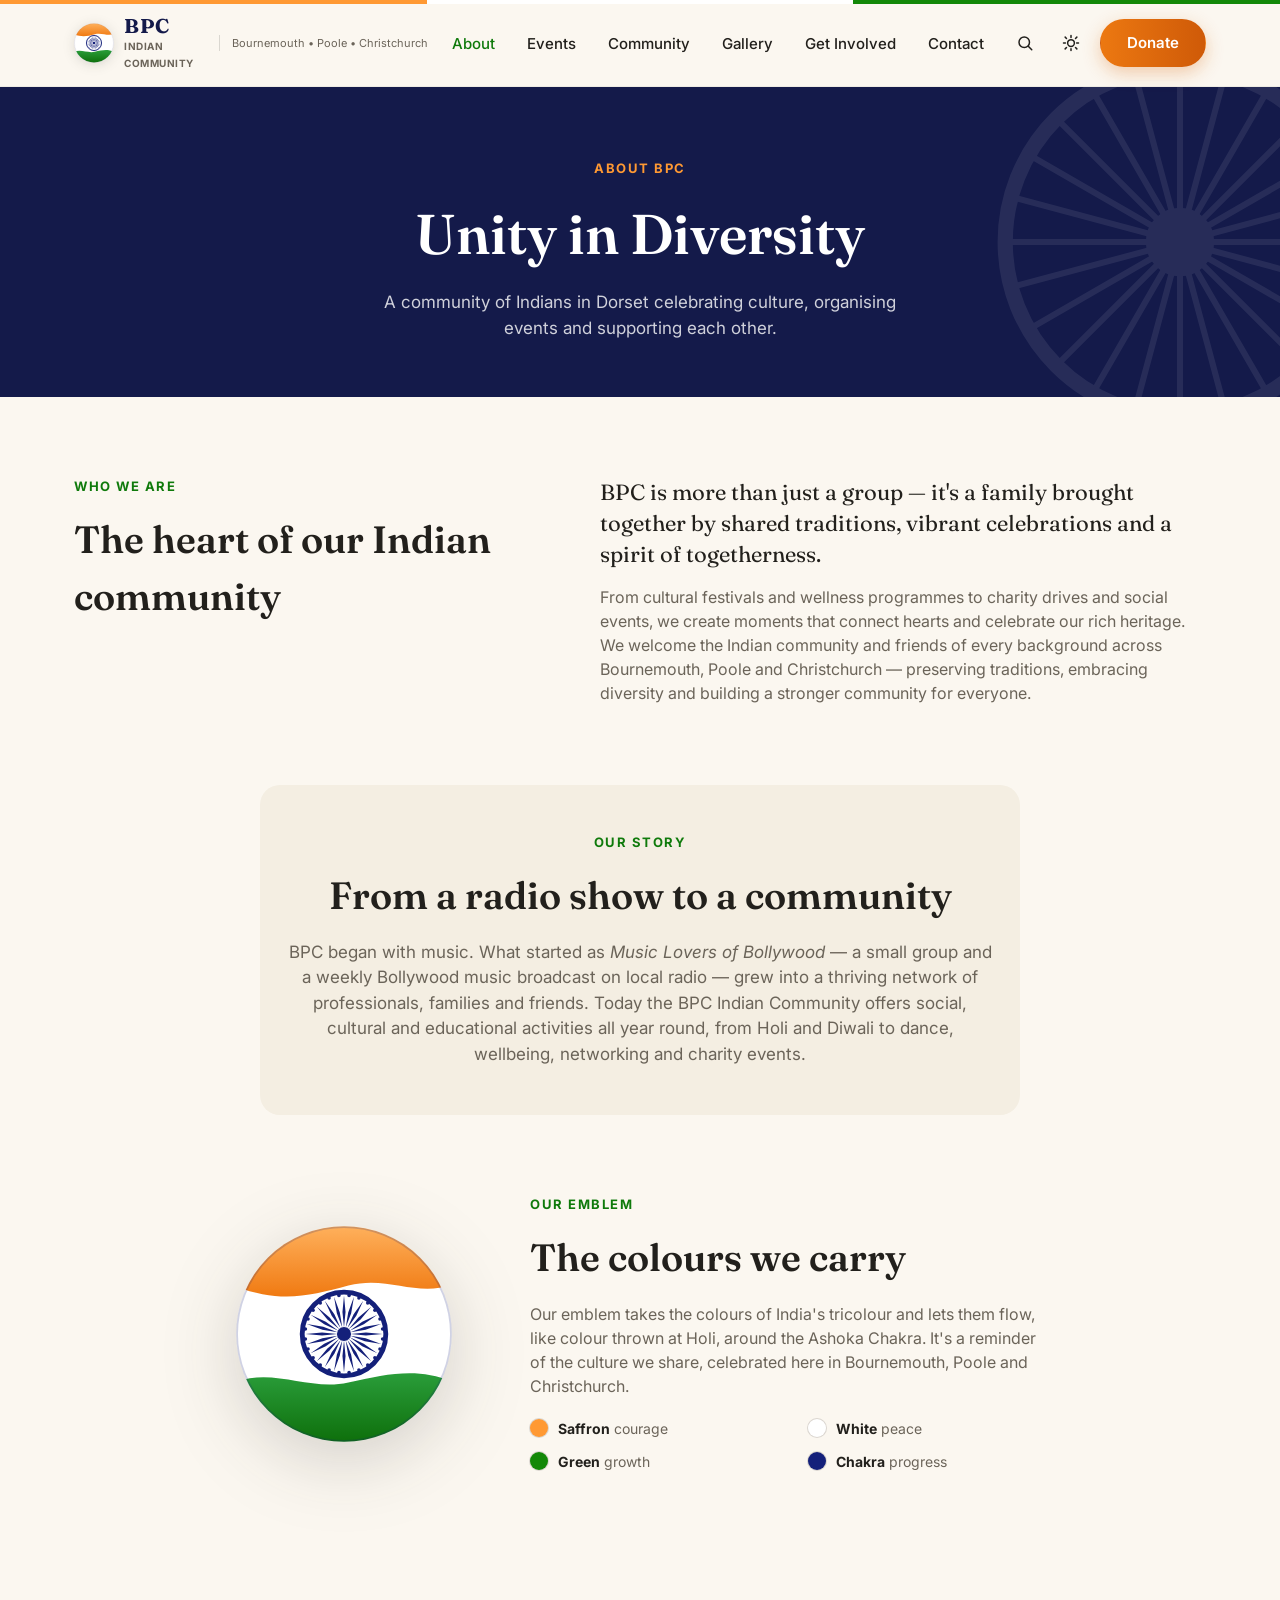
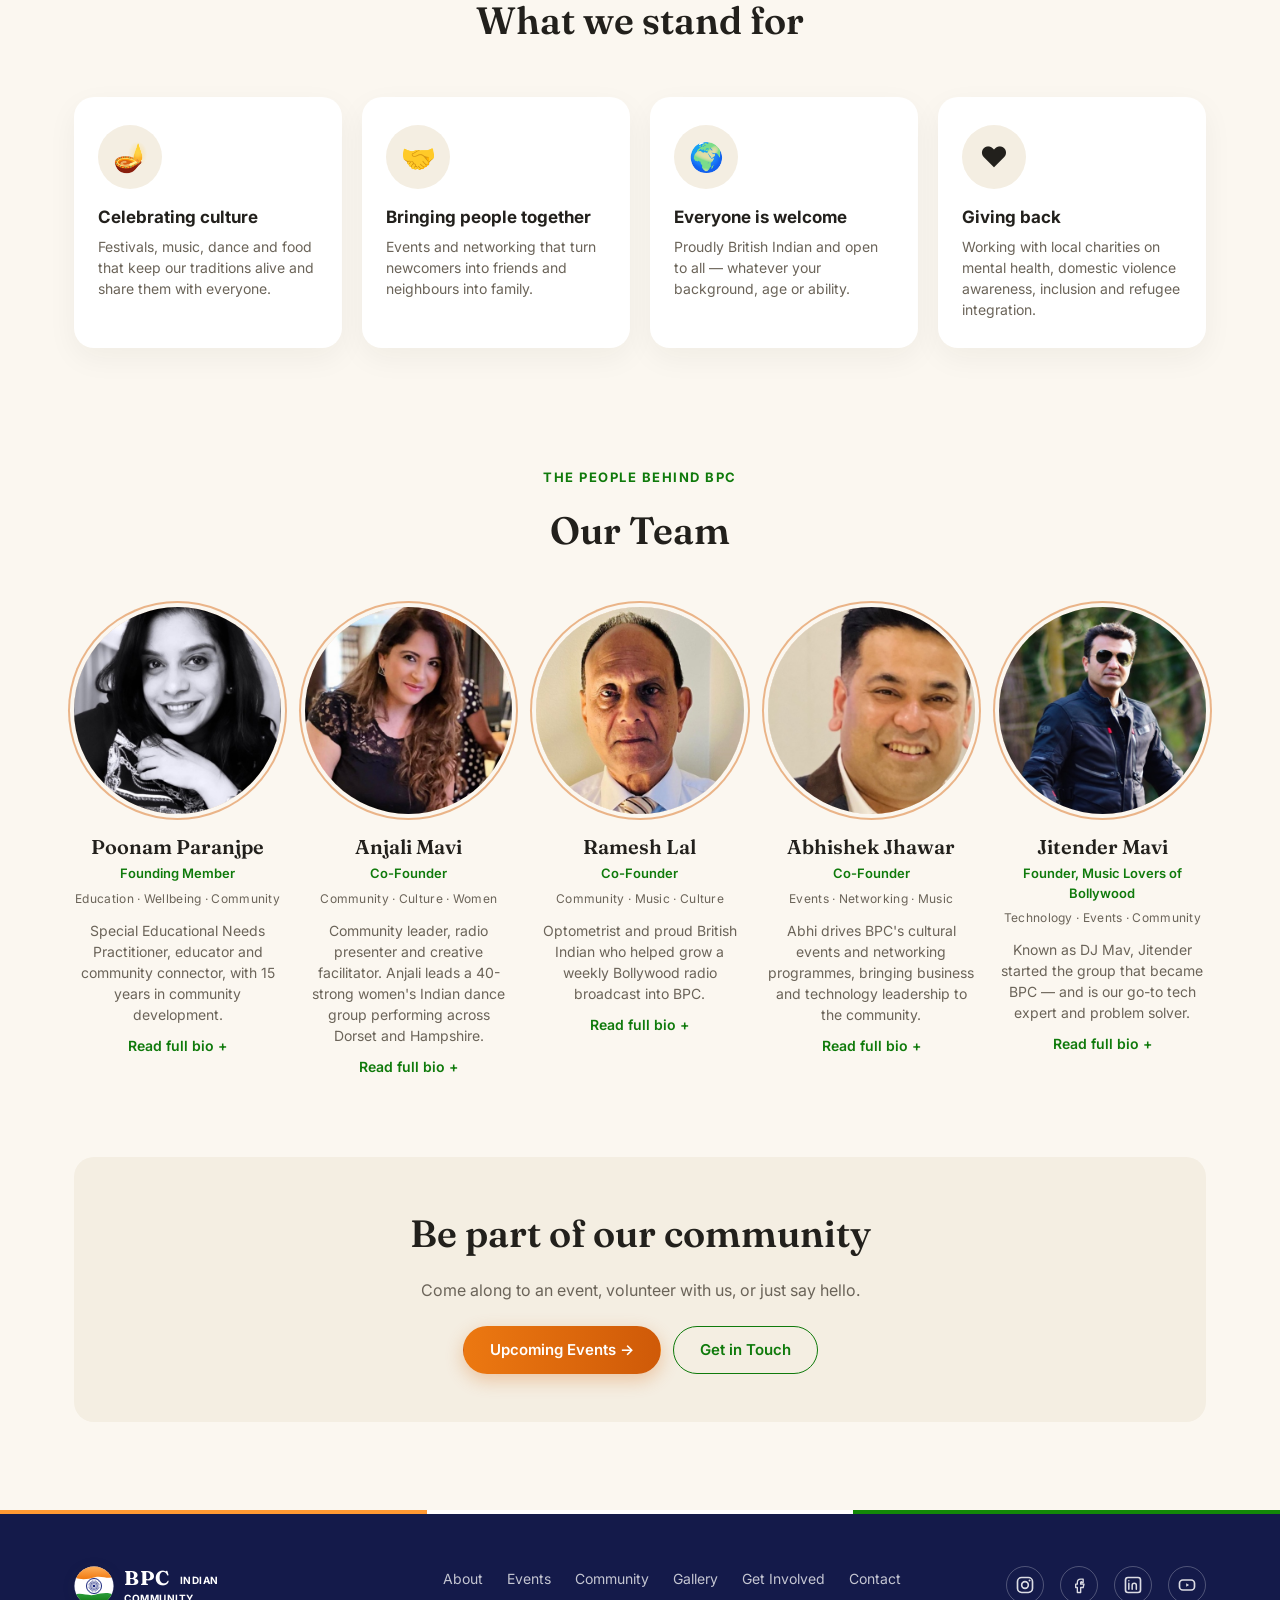
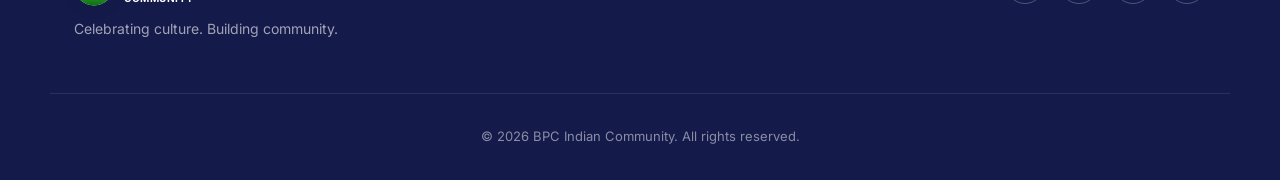
==== commit 0a0876f6: "Tricolour redesign: enhanced BPC emblem, saffron/green/navy theme Co-Authored-By: Claude Opus 5.5 <n" ====
--- a/about.html
+++ b/about.html
@@ -18,7 +18,8 @@
 <link rel="preconnect" href="https://fonts.gstatic.com" crossorigin>
 <link href="https://fonts.googleapis.com/css2?family=Fraunces:ital,wght@0,500;0,600;0,700;1,500&family=Inter:wght@400;500;600;700&display=swap" rel="stylesheet">
 <link rel="manifest" href="manifest.webmanifest">
-<meta name="theme-color" content="#1E2238">
+<meta name="theme-color" content="#141A4A">
+<link rel="icon" type="image/svg+xml" href="assets/bpc-emblem.svg">
 <link rel="icon" type="image/png" sizes="32x32" href="assets/icons/favicon-32.png">
 <link rel="apple-touch-icon" href="assets/icons/apple-touch-icon.png">
 <meta name="apple-mobile-web-app-capable" content="yes">
@@ -39,21 +40,7 @@
   <header class="site-header">
     <div class="container header-inner">
       <a href="index.html" class="logo">
-        <span class="logo-mark" aria-hidden="true">
-          <svg width="36" height="36" viewBox="0 0 36 36" fill="none" xmlns="http://www.w3.org/2000/svg">
-            <path d="M18 2C18 2 10 9 10 17c0 4.4 3.6 8 8 8s8-3.6 8-8C26 9 18 2 18 2Z" fill="url(#g1)"/>
-            <path d="M8 18c0 0-6 3-6 9 0 3.3 2.7 6 6 6s6-2.7 6-6c0-6-6-9-6-9Z" fill="url(#g2)"/>
-            <path d="M28 18c0 0 6 3 6 9 0 3.3-2.7 6-6 6s-6-2.7-6-6c0-6 6-9 6-9Z" fill="url(#g2)"/>
-            <defs>
-              <linearGradient id="g1" x1="10" y1="2" x2="26" y2="25" gradientUnits="userSpaceOnUse">
-                <stop stop-color="#FF7A1A"/><stop offset="1" stop-color="#E8347F"/>
-              </linearGradient>
-              <linearGradient id="g2" x1="2" y1="18" x2="34" y2="33" gradientUnits="userSpaceOnUse">
-                <stop stop-color="#FF7A1A"/><stop offset="1" stop-color="#E8347F"/>
-              </linearGradient>
-            </defs>
-          </svg>
-        </span>
+        <span class="logo-mark"><img class="logo-emblem" src="assets/bpc-emblem.svg" width="40" height="40" alt=""></span>
         <span class="logo-text">
           <strong>BPC</strong> <span class="logo-sub1">INDIAN<br>COMMUNITY</span>
         </span>
@@ -143,6 +130,28 @@
       </div>
     </section>
 
+    <!-- ===================== OUR EMBLEM ===================== -->
+    <section class="about-emblem">
+      <div class="container emblem-grid">
+        <img class="emblem-figure" src="assets/bpc-emblem.svg" width="220" height="220" alt="BPC emblem: saffron, white and green bands around a navy Ashoka Chakra">
+        <div>
+          <p class="eyebrow">Our emblem</p>
+          <h2 class="section-title">The colours we carry</h2>
+          <p class="emblem-lead">
+            Our emblem takes the colours of India's tricolour and lets them flow,
+            like colour thrown at Holi, around the Ashoka Chakra. It's a reminder
+            of the culture we share, celebrated here in Bournemouth, Poole and Christchurch.
+          </p>
+          <ul class="emblem-swatches">
+            <li><span class="swatch" style="background:#FF9933"></span><span><strong>Saffron</strong> courage</span></li>
+            <li><span class="swatch" style="background:#FFFFFF"></span><span><strong>White</strong> peace</span></li>
+            <li><span class="swatch" style="background:#138808"></span><span><strong>Green</strong> growth</span></li>
+            <li><span class="swatch" style="background:#14207A"></span><span><strong>Chakra</strong> progress</span></li>
+          </ul>
+        </div>
+      </div>
+    </section>
+
     <!-- ===================== WHAT WE STAND FOR ===================== -->
     <section class="about-values">
       <div class="container">
@@ -263,21 +272,7 @@
     <div class="container footer-inner">
       <div class="footer-brand">
         <a href="index.html" class="logo logo-footer">
-          <span class="logo-mark" aria-hidden="true">
-            <svg width="30" height="30" viewBox="0 0 36 36" fill="none" xmlns="http://www.w3.org/2000/svg">
-              <path d="M18 2C18 2 10 9 10 17c0 4.4 3.6 8 8 8s8-3.6 8-8C26 9 18 2 18 2Z" fill="url(#g3)"/>
-              <path d="M8 18c0 0-6 3-6 9 0 3.3 2.7 6 6 6s6-2.7 6-6c0-6-6-9-6-9Z" fill="url(#g4)"/>
-              <path d="M28 18c0 0 6 3 6 9 0 3.3-2.7 6-6 6s-6-2.7-6-6c0-6 6-9 6-9Z" fill="url(#g4)"/>
-              <defs>
-                <linearGradient id="g3" x1="10" y1="2" x2="26" y2="25" gradientUnits="userSpaceOnUse">
-                  <stop stop-color="#FF7A1A"/><stop offset="1" stop-color="#E8347F"/>
-                </linearGradient>
-                <linearGradient id="g4" x1="2" y1="18" x2="34" y2="33" gradientUnits="userSpaceOnUse">
-                  <stop stop-color="#FF7A1A"/><stop offset="1" stop-color="#E8347F"/>
-                </linearGradient>
-              </defs>
-            </svg>
-          </span>
+          <span class="logo-mark"><img class="logo-emblem" src="assets/bpc-emblem.svg" width="40" height="40" alt=""></span>
           <span class="logo-text">
             <strong>BPC</strong> <span class="logo-sub1">INDIAN<br>COMMUNITY</span>
           </span>
--- a/style.css
+++ b/style.css
@@ -4,13 +4,17 @@
    ========================================================= */
 
 :root {
-  --ivory: #FBF6EF;
-  --ivory-soft: #F6EFE4;
-  --charcoal: #241F1A;
-  --navy: #1E2238;
-  --orange: #FF7A1A;
-  --magenta: #E8347F;
-  --gradient-accent: linear-gradient(90deg, var(--orange), var(--magenta));
+  --ivory: #FBF7F0;
+  --ivory-soft: #F4EEE2;
+  --charcoal: #22201C;
+  --navy: #141A4A;              /* deep Ashoka-chakra navy */
+  --saffron: #FF9933;           /* flag saffron — decorative / on dark backgrounds */
+  --green: #138808;             /* flag India green */
+  --accent: #0F7A0B;            /* text-safe green for links, eyebrows, highlights */
+  --accent-rgb: 15, 122, 11;
+  --gradient-accent: linear-gradient(90deg, #EC7811, #CF5A08);   /* saffron buttons (white text) */
+  --saffron-shadow-rgb: 214, 98, 10;
+  --tricolour: linear-gradient(90deg, var(--saffron) 0 33.34%, #FFFFFF 33.34% 66.67%, var(--green) 66.67% 100%);
   --text-muted: #6B6459;
   --radius-pill: 999px;
   --radius-card: 20px;
@@ -20,19 +24,21 @@
 
   /* Theme-aware surface/hairline tokens (redefined under [data-theme="dark"]) */
   --surface: #FFFFFF;
-  --header-bg: rgba(251, 246, 239, 0.92);
-  --hairline-rgb: 36, 31, 26;
-  --shadow-rgb: 36, 31, 26;
+  --header-bg: rgba(251, 247, 240, 0.92);
+  --hairline-rgb: 34, 32, 28;
+  --shadow-rgb: 34, 32, 28;
 }
 
 [data-theme="dark"] {
-  --ivory: #15161D;
-  --ivory-soft: #1D1F29;
+  --ivory: #12141F;
+  --ivory-soft: #1B1E2C;
   --charcoal: #F3EFE8;
-  --navy: #0D0E14;
+  --navy: #0A0D26;
+  --accent: #5CC86A;
+  --accent-rgb: 92, 200, 106;
   --text-muted: #A6A099;
-  --surface: #1E212C;
-  --header-bg: rgba(21, 22, 29, 0.88);
+  --surface: #1C1F2D;
+  --header-bg: rgba(18, 20, 31, 0.88);
   --hairline-rgb: 255, 255, 255;
   --shadow-rgb: 0, 0, 0;
 }
@@ -64,7 +70,7 @@
    Each shows a label describing what should go here. */
 .placeholder-img {
   position: relative;
-  background: linear-gradient(135deg, #FFE3C2 0%, #FAC7D8 50%, #E7B8D8 100%);
+  background: linear-gradient(160deg, #FFE2C4 0%, #FFFFFF 50%, #D6EFD2 100%);
   display: flex;
   align-items: center;
   justify-content: center;
@@ -102,16 +108,16 @@
 .btn-primary {
   background: var(--gradient-accent);
   color: #fff;
-  box-shadow: 0 6px 18px rgba(232, 52, 127, 0.3);
-}
-.btn-primary:hover { box-shadow: 0 8px 22px rgba(232, 52, 127, 0.4); }
+  box-shadow: 0 6px 18px rgba(var(--saffron-shadow-rgb), 0.3);
+}
+.btn-primary:hover { box-shadow: 0 8px 22px rgba(var(--saffron-shadow-rgb), 0.4); }
 
 .btn-outline {
   background: transparent;
-  border-color: var(--magenta);
-  color: var(--magenta);
-}
-.btn-outline:hover { background: rgba(232, 52, 127, 0.08); }
+  border-color: var(--accent);
+  color: var(--accent);
+}
+.btn-outline:hover { background: rgba(var(--accent-rgb), 0.08); }
 
 .btn-outline-light {
   background: transparent;
@@ -205,7 +211,7 @@
   color: var(--charcoal);
   transition: color 0.15s ease;
 }
-.main-nav a:hover { color: var(--magenta); }
+.main-nav a:hover { color: var(--accent); }
 @media (min-width: 900px) {
   .main-nav ul { display: flex; }
 }
@@ -274,7 +280,7 @@
 .hero-overlay {
   position: absolute;
   inset: 0;
-  background: linear-gradient(90deg, rgba(20, 15, 25, 0.72) 0%, rgba(20, 15, 25, 0.45) 45%, rgba(20, 15, 25, 0.1) 75%);
+  background: linear-gradient(90deg, rgba(10, 14, 40, 0.74) 0%, rgba(10, 14, 40, 0.45) 45%, rgba(10, 14, 40, 0.1) 75%);
 }
 .hero-content {
   position: relative;
@@ -288,7 +294,7 @@
   font-weight: 700;
   letter-spacing: 1.5px;
   text-transform: uppercase;
-  color: var(--magenta);
+  color: var(--accent);
   margin: 0 0 14px;
 }
 .eyebrow-light { color: rgba(255,255,255,0.85); }
@@ -302,7 +308,7 @@
   margin: 0 0 20px;
 }
 .accent-text {
-  color: var(--orange);
+  color: var(--saffron);
   font-weight: 700;
   font-style: italic;
 }
@@ -574,7 +580,7 @@
 }
 
 /* -------------------- Nav current-page state -------------------- */
-.main-nav a.is-current { color: var(--magenta); }
+.main-nav a.is-current { color: var(--accent); }
 
 /* =========================================================
    CONTACT PAGE
@@ -655,8 +661,8 @@
 .form-field select:focus,
 .form-field textarea:focus {
   outline: none;
-  border-color: var(--magenta);
-  box-shadow: 0 0 0 3px rgba(232, 52, 127, 0.12);
+  border-color: var(--accent);
+  box-shadow: 0 0 0 3px rgba(var(--accent-rgb), 0.12);
 }
 .contact-form .btn { align-self: flex-start; margin-top: 6px; }
 
@@ -681,7 +687,7 @@
   height: 44px;
   border-radius: 50%;
   background: var(--ivory-soft);
-  color: var(--magenta);
+  color: var(--accent);
   display: flex;
   align-items: center;
   justify-content: center;
@@ -689,7 +695,7 @@
 .info-list strong { display: block; margin-bottom: 4px; font-size: 15px; }
 .info-list p { margin: 0; color: var(--text-muted); line-height: 1.5; }
 .info-list p a { color: var(--charcoal); font-weight: 600; }
-.info-list p a:hover { color: var(--magenta); }
+.info-list p a:hover { color: var(--accent); }
 
 .info-social strong { display: block; margin-bottom: 12px; font-size: 15px; }
 .contact-social a { color: var(--charcoal); border-color: rgba(var(--hairline-rgb), 0.15); }
@@ -727,8 +733,8 @@
   background: var(--gradient-accent);
 }
 .event-cat {
-  color: var(--magenta);
-  background: rgba(232, 52, 127, 0.1);
+  color: var(--accent);
+  background: rgba(var(--accent-rgb), 0.1);
 }
 
 /* -------------------- Homepage: more upcoming events -------------------- */
@@ -750,7 +756,7 @@
 .upcoming-all {
   font-weight: 600;
   font-size: 15px;
-  color: var(--magenta);
+  color: var(--accent);
 }
 .upcoming-all:hover { text-decoration: underline; }
 
@@ -788,7 +794,7 @@
   padding: 6px 8px;
   border-radius: 12px;
   background: #fff;
-  color: var(--magenta);
+  color: var(--accent);
   font-size: 12px;
   font-weight: 700;
   text-transform: uppercase;
@@ -840,7 +846,7 @@
   border-radius: var(--radius-card);
   box-shadow: 0 10px 30px rgba(var(--shadow-rgb), 0.05);
 }
-.event-row-featured { box-shadow: 0 0 0 2px var(--magenta), 0 14px 36px rgba(232, 52, 127, 0.12); }
+.event-row-featured { box-shadow: 0 0 0 2px var(--accent), 0 14px 36px rgba(var(--accent-rgb), 0.12); }
 .event-row-date {
   display: flex;
   flex-direction: column;
@@ -856,7 +862,7 @@
   font-size: 12px;
   font-weight: 700;
   text-transform: uppercase;
-  color: var(--magenta);
+  color: var(--accent);
 }
 .er-day {
   font-family: var(--font-display);
@@ -1010,19 +1016,19 @@
   font-size: 22px;
 }
 .album-sub { font-size: 14px; color: var(--text-muted); }
-.album-card:focus-visible { outline: 3px solid var(--magenta); outline-offset: 6px; border-radius: 16px; }
+.album-card:focus-visible { outline: 3px solid var(--accent); outline-offset: 6px; border-radius: 16px; }
 
 /* Open album */
 .album-back {
   display: inline-block;
   font-weight: 600;
-  color: var(--magenta);
+  color: var(--accent);
   margin-bottom: 20px;
 }
 #album-view { scroll-margin-top: 100px; }
 .album-head { margin-bottom: 28px; }
 .album-head .section-title { margin: 0 0 6px; }
-.album-meta { margin: 0 0 8px; font-size: 14px; font-weight: 600; color: var(--magenta); }
+.album-meta { margin: 0 0 8px; font-size: 14px; font-weight: 600; color: var(--accent); }
 .album-desc { margin: 0; color: var(--text-muted); max-width: 560px; }
 
 .photo-grid {
@@ -1052,7 +1058,7 @@
   transition: transform 0.3s ease;
 }
 .photo-tile:hover img { transform: scale(1.04); }
-.photo-tile:focus-visible { outline: 3px solid var(--magenta); outline-offset: 3px; }
+.photo-tile:focus-visible { outline: 3px solid var(--accent); outline-offset: 3px; }
 
 /* Lightbox */
 .lightbox {
@@ -1165,7 +1171,7 @@
   object-position: center 25%;
   margin: 0 auto 18px;
   border-radius: 50%;
-  box-shadow: 0 0 0 4px var(--ivory), 0 0 0 6px rgba(232, 52, 127, 0.35);
+  box-shadow: 0 0 0 4px var(--ivory), 0 0 0 6px rgba(var(--saffron-shadow-rgb), 0.45);
 }
 .team-photo-top { object-position: center 10%; }
 .team-name {
@@ -1174,7 +1180,7 @@
   font-size: 20px;
   margin: 0 0 2px;
 }
-.team-role { font-size: 13px; font-weight: 600; color: var(--magenta); margin: 0 0 6px; }
+.team-role { font-size: 13px; font-weight: 600; color: var(--accent); margin: 0 0 6px; }
 .team-tags { font-size: 12px; color: var(--text-muted); letter-spacing: 0.3px; margin: 0 0 12px; }
 .team-bio { font-size: 14px; color: var(--text-muted); margin: 0 0 10px; }
 .team-more { font-size: 14px; text-align: left; }
@@ -1182,7 +1188,7 @@
   cursor: pointer;
   text-align: center;
   font-weight: 600;
-  color: var(--magenta);
+  color: var(--accent);
   list-style: none;
 }
 .team-more summary::-webkit-details-marker { display: none; }
@@ -1221,3 +1227,98 @@
   max-height: 72px;
   object-fit: contain;
 }
+
+/* =========================================================
+   TRICOLOUR THEME — emblem, stripes and chakra watermark
+   ========================================================= */
+
+/* Thin saffron/white/green stripe across the top of the header and footer */
+.site-header::before,
+.site-footer::before {
+  content: "";
+  position: absolute;
+  top: 0;
+  left: 0;
+  right: 0;
+  height: 4px;
+  background: var(--tricolour);
+}
+.site-footer { position: relative; }
+
+/* Emblem in header/footer */
+.logo-emblem {
+  width: 40px;
+  height: 40px;
+  filter: drop-shadow(0 2px 6px rgba(var(--shadow-rgb), 0.15));
+}
+.logo-text strong {
+  font-family: var(--font-display);
+  font-size: 20px;
+  font-weight: 700;
+}
+.main-nav a { white-space: nowrap; }
+.site-header .logo-text strong { color: var(--navy); }
+[data-theme="dark"] .site-header .logo-text strong { color: var(--charcoal); }
+
+/* Navy page banners get a faint Ashoka Chakra watermark */
+.page-hero { position: relative; overflow: hidden; }
+.page-hero > * { position: relative; z-index: 1; }
+.page-hero::after {
+  content: "";
+  position: absolute;
+  top: 50%;
+  right: -90px;
+  width: 380px;
+  height: 380px;
+  transform: translateY(-50%);
+  background: url("assets/chakra-watermark.svg") center / contain no-repeat;
+  opacity: 0.08;
+  pointer-events: none;
+}
+@media (max-width: 640px) {
+  .page-hero::after { right: -140px; width: 300px; height: 300px; }
+}
+.page-hero .eyebrow { color: var(--saffron); }
+
+/* -------------------- About: Our emblem -------------------- */
+.about-emblem { padding: 40px 0; }
+.emblem-grid {
+  display: grid;
+  grid-template-columns: 1fr;
+  gap: 32px;
+  align-items: center;
+  max-width: 900px;
+  margin: 0 auto;
+}
+@media (min-width: 760px) {
+  .emblem-grid { grid-template-columns: 260px 1fr; gap: 56px; }
+}
+.emblem-figure {
+  width: 220px;
+  margin: 0 auto;
+  filter: drop-shadow(0 18px 36px rgba(var(--shadow-rgb), 0.18));
+}
+.emblem-swatches {
+  list-style: none;
+  margin: 20px 0 0;
+  padding: 0;
+  display: grid;
+  grid-template-columns: repeat(2, 1fr);
+  gap: 12px 20px;
+}
+.emblem-swatches li { display: flex; align-items: center; gap: 10px; font-size: 14px; color: var(--text-muted); }
+.emblem-swatches strong { color: var(--charcoal); }
+.swatch {
+  flex-shrink: 0;
+  width: 18px;
+  height: 18px;
+  border-radius: 50%;
+  box-shadow: 0 0 0 1px rgba(var(--hairline-rgb), 0.15);
+}
+.emblem-lead { color: var(--text-muted); margin: 0; max-width: 520px; }
+
+/* Header tagline: one line, and only where there's room beside the nav */
+.logo-tagline { white-space: nowrap; }
+@media (min-width: 900px) and (max-width: 1199px) {
+  .logo-tagline { display: none; }
+}
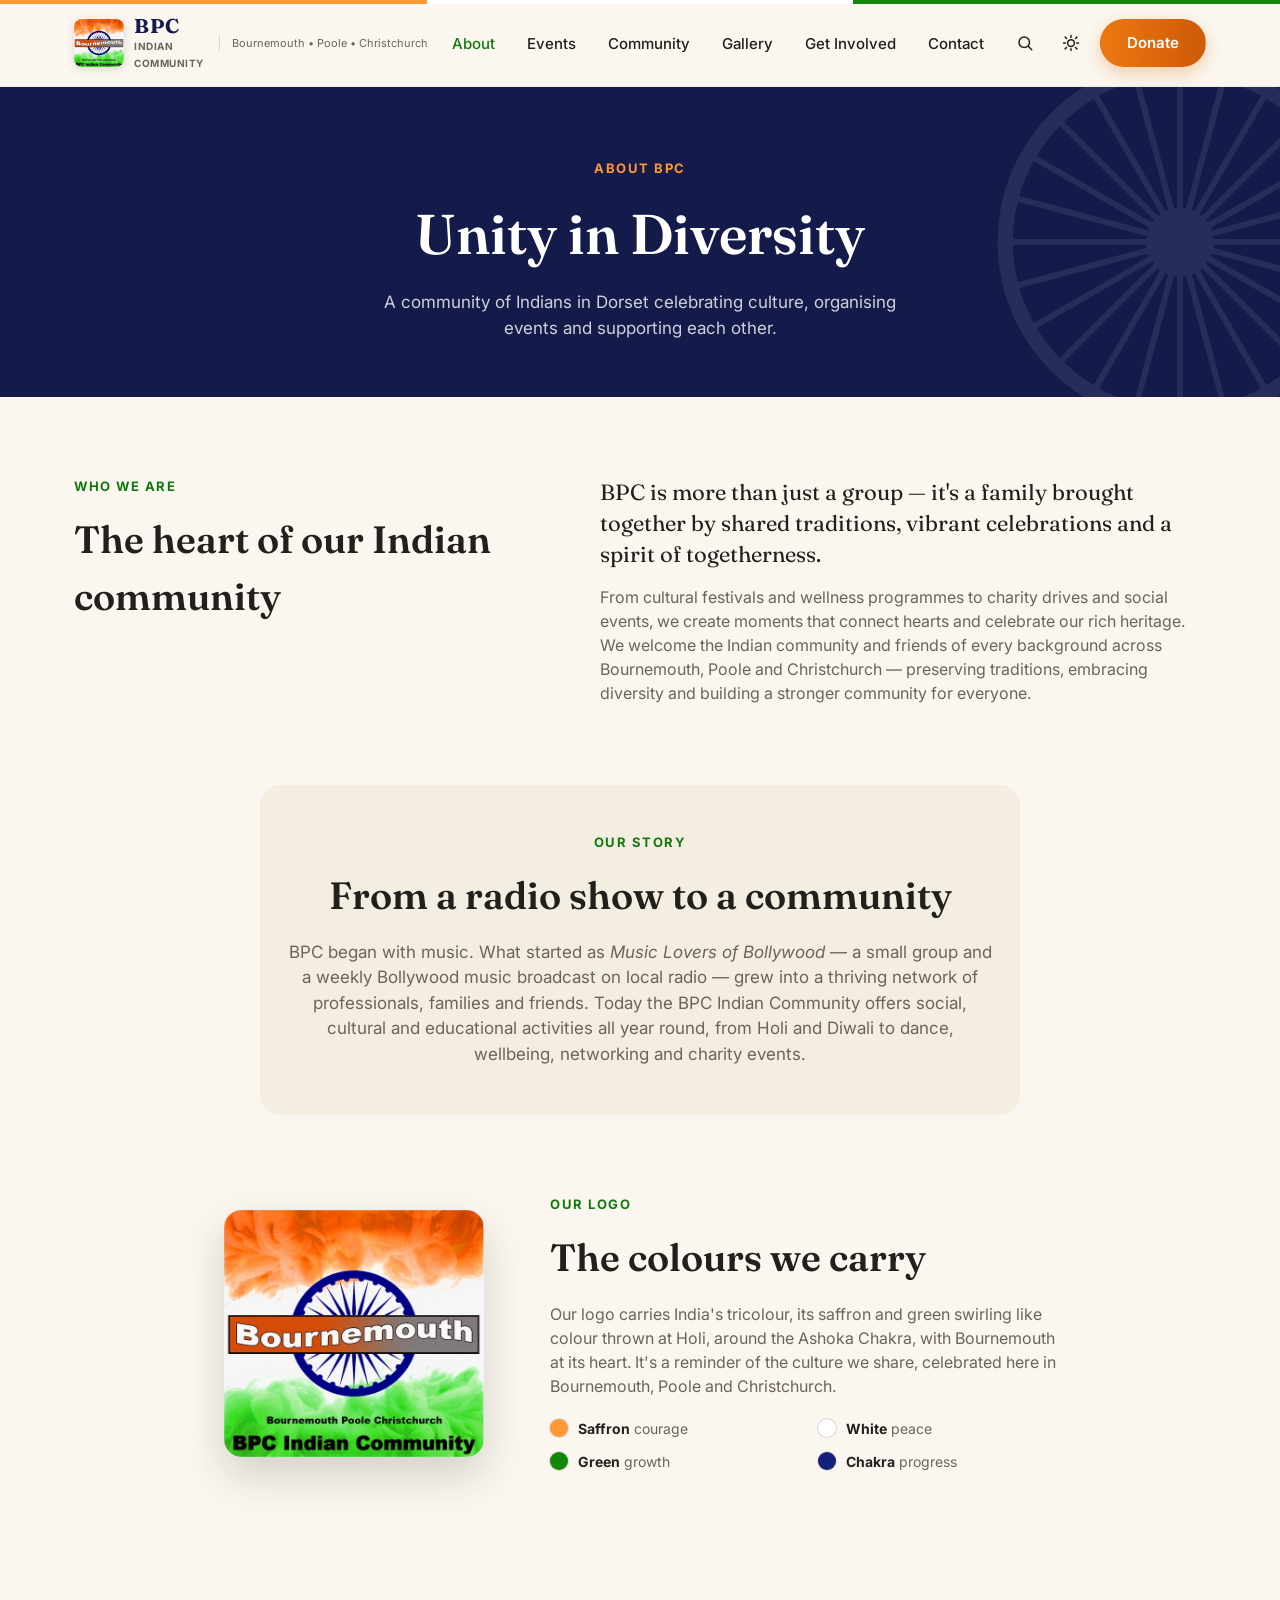
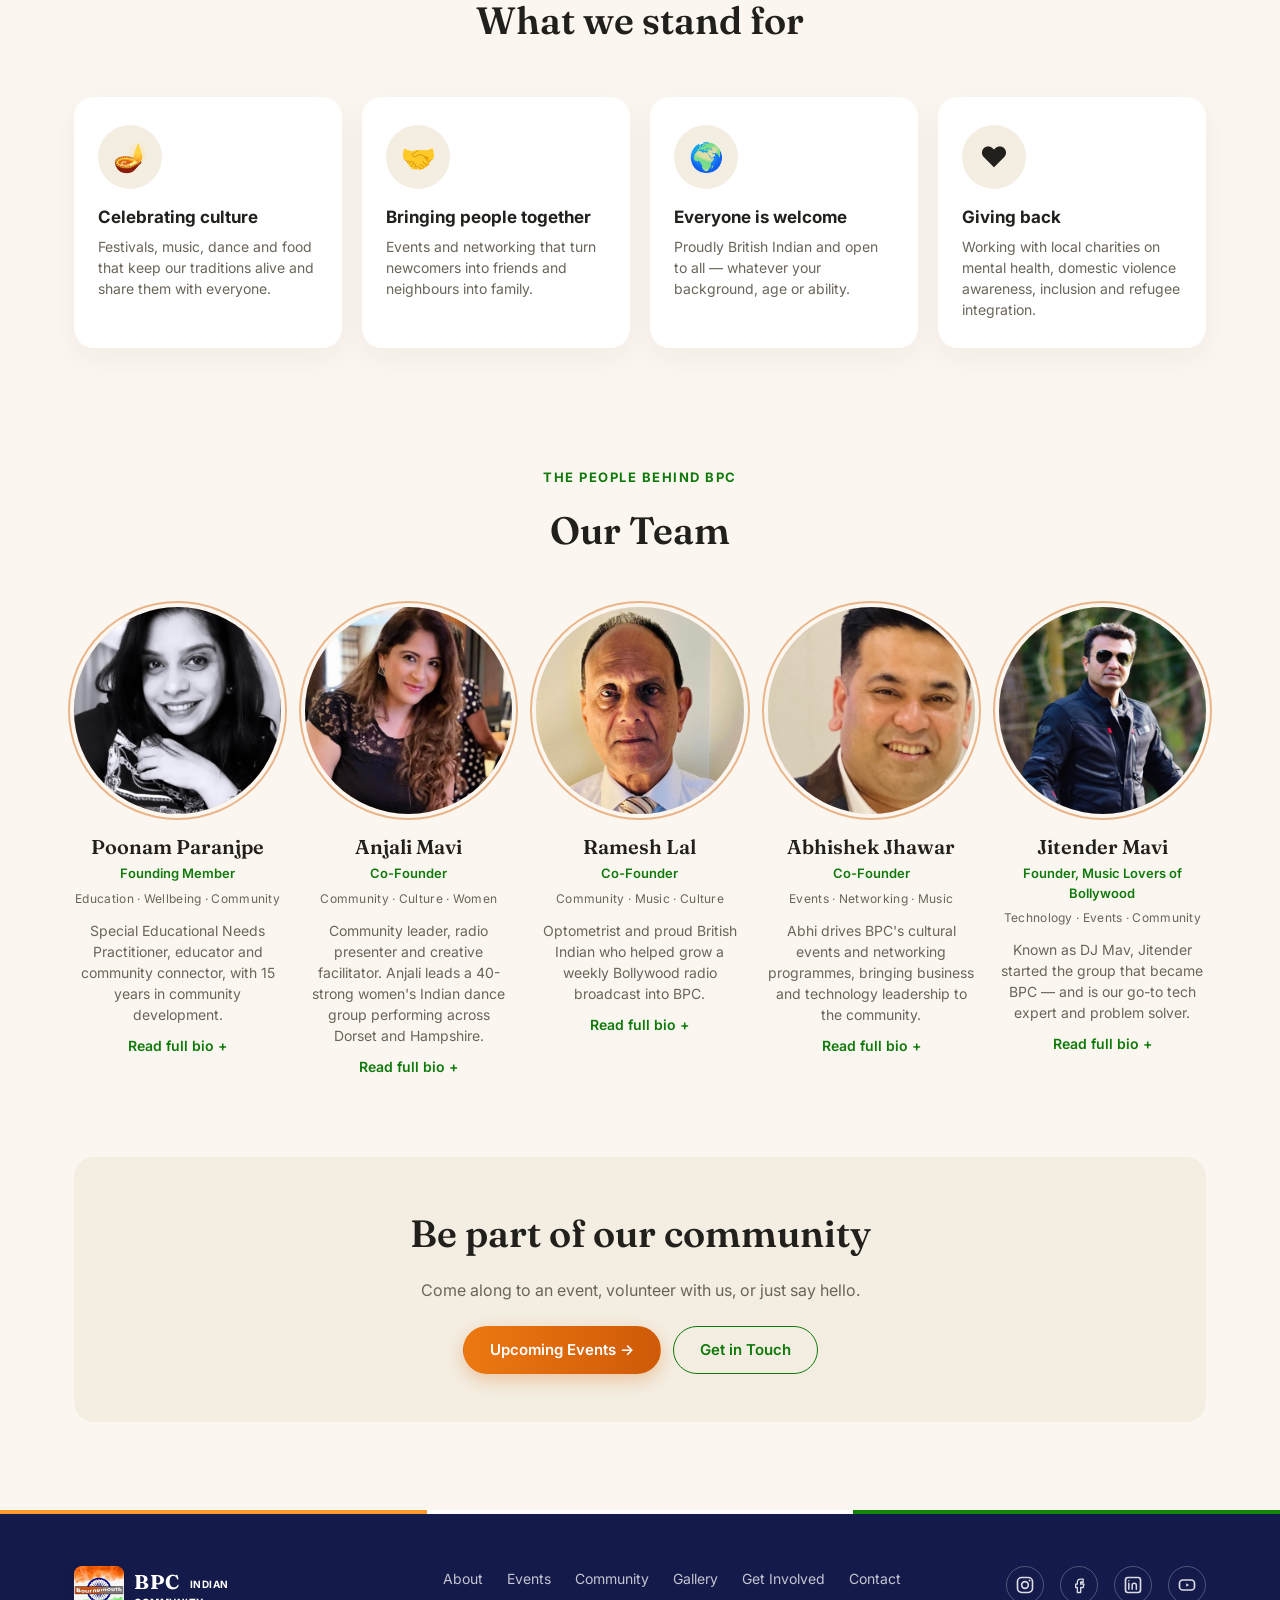
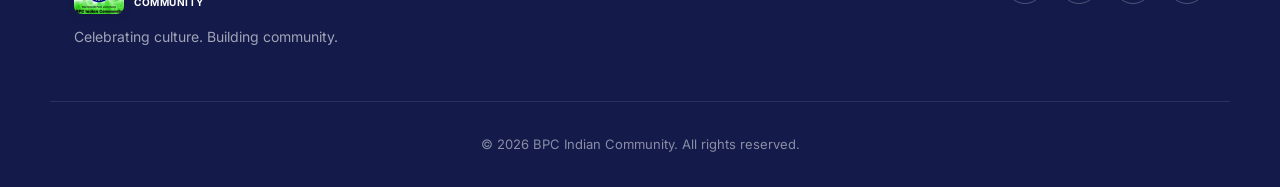
==== commit 9972e5b2: "Use original BPC logo as site logo and app icon; fix stale-CSS nav misalignment Co-Authored-By: Clau" ====
--- a/about.html
+++ b/about.html
@@ -19,7 +19,6 @@
 <link href="https://fonts.googleapis.com/css2?family=Fraunces:ital,wght@0,500;0,600;0,700;1,500&family=Inter:wght@400;500;600;700&display=swap" rel="stylesheet">
 <link rel="manifest" href="manifest.webmanifest">
 <meta name="theme-color" content="#141A4A">
-<link rel="icon" type="image/svg+xml" href="assets/bpc-emblem.svg">
 <link rel="icon" type="image/png" sizes="32x32" href="assets/icons/favicon-32.png">
 <link rel="apple-touch-icon" href="assets/icons/apple-touch-icon.png">
 <meta name="apple-mobile-web-app-capable" content="yes">
@@ -40,7 +39,7 @@
   <header class="site-header">
     <div class="container header-inner">
       <a href="index.html" class="logo">
-        <span class="logo-mark"><img class="logo-emblem" src="assets/bpc-emblem.svg" width="40" height="40" alt=""></span>
+        <span class="logo-mark"><img class="logo-emblem" src="assets/bpc-logo-160.jpg" width="50" height="47" alt=""></span>
         <span class="logo-text">
           <strong>BPC</strong> <span class="logo-sub1">INDIAN<br>COMMUNITY</span>
         </span>
@@ -133,14 +132,15 @@
     <!-- ===================== OUR EMBLEM ===================== -->
     <section class="about-emblem">
       <div class="container emblem-grid">
-        <img class="emblem-figure" src="assets/bpc-emblem.svg" width="220" height="220" alt="BPC emblem: saffron, white and green bands around a navy Ashoka Chakra">
+        <img class="emblem-figure" src="assets/bpc-logo-560.jpg" width="280" height="266" alt="BPC Indian Community logo: saffron and green colour clouds around a navy Ashoka Chakra, with a Bournemouth banner">
         <div>
-          <p class="eyebrow">Our emblem</p>
+          <p class="eyebrow">Our logo</p>
           <h2 class="section-title">The colours we carry</h2>
           <p class="emblem-lead">
-            Our emblem takes the colours of India's tricolour and lets them flow,
-            like colour thrown at Holi, around the Ashoka Chakra. It's a reminder
-            of the culture we share, celebrated here in Bournemouth, Poole and Christchurch.
+            Our logo carries India's tricolour, its saffron and green swirling like
+            colour thrown at Holi, around the Ashoka Chakra, with Bournemouth at
+            its heart. It's a reminder of the culture we share, celebrated here in
+            Bournemouth, Poole and Christchurch.
           </p>
           <ul class="emblem-swatches">
             <li><span class="swatch" style="background:#FF9933"></span><span><strong>Saffron</strong> courage</span></li>
@@ -272,7 +272,7 @@
     <div class="container footer-inner">
       <div class="footer-brand">
         <a href="index.html" class="logo logo-footer">
-          <span class="logo-mark"><img class="logo-emblem" src="assets/bpc-emblem.svg" width="40" height="40" alt=""></span>
+          <span class="logo-mark"><img class="logo-emblem" src="assets/bpc-logo-160.jpg" width="50" height="47" alt=""></span>
           <span class="logo-text">
             <strong>BPC</strong> <span class="logo-sub1">INDIAN<br>COMMUNITY</span>
           </span>
--- a/style.css
+++ b/style.css
@@ -1247,9 +1247,10 @@
 
 /* Emblem in header/footer */
 .logo-emblem {
-  width: 40px;
-  height: 40px;
-  filter: drop-shadow(0 2px 6px rgba(var(--shadow-rgb), 0.15));
+  width: 50px;
+  height: auto;
+  border-radius: 8px;
+  box-shadow: 0 2px 8px rgba(var(--shadow-rgb), 0.15);
 }
 .logo-text strong {
   font-family: var(--font-display);
@@ -1291,12 +1292,14 @@
   margin: 0 auto;
 }
 @media (min-width: 760px) {
-  .emblem-grid { grid-template-columns: 260px 1fr; gap: 56px; }
+  .emblem-grid { grid-template-columns: 280px 1fr; gap: 56px; }
 }
 .emblem-figure {
-  width: 220px;
+  width: 260px;
+  height: auto;
   margin: 0 auto;
-  filter: drop-shadow(0 18px 36px rgba(var(--shadow-rgb), 0.18));
+  border-radius: 18px;
+  box-shadow: 0 18px 40px rgba(var(--shadow-rgb), 0.18);
 }
 .emblem-swatches {
   list-style: none;
@@ -1322,3 +1325,11 @@
 @media (min-width: 900px) and (max-width: 1199px) {
   .logo-tagline { display: none; }
 }
+
+/* Nav: keep every item on one baseline, and tighten spacing on mid-size screens */
+.main-nav ul { align-items: center; }
+.main-nav a { display: inline-block; line-height: 1.2; }
+@media (min-width: 900px) and (max-width: 1199px) {
+  .main-nav ul { gap: 22px; }
+  .header-inner { gap: 16px; }
+}
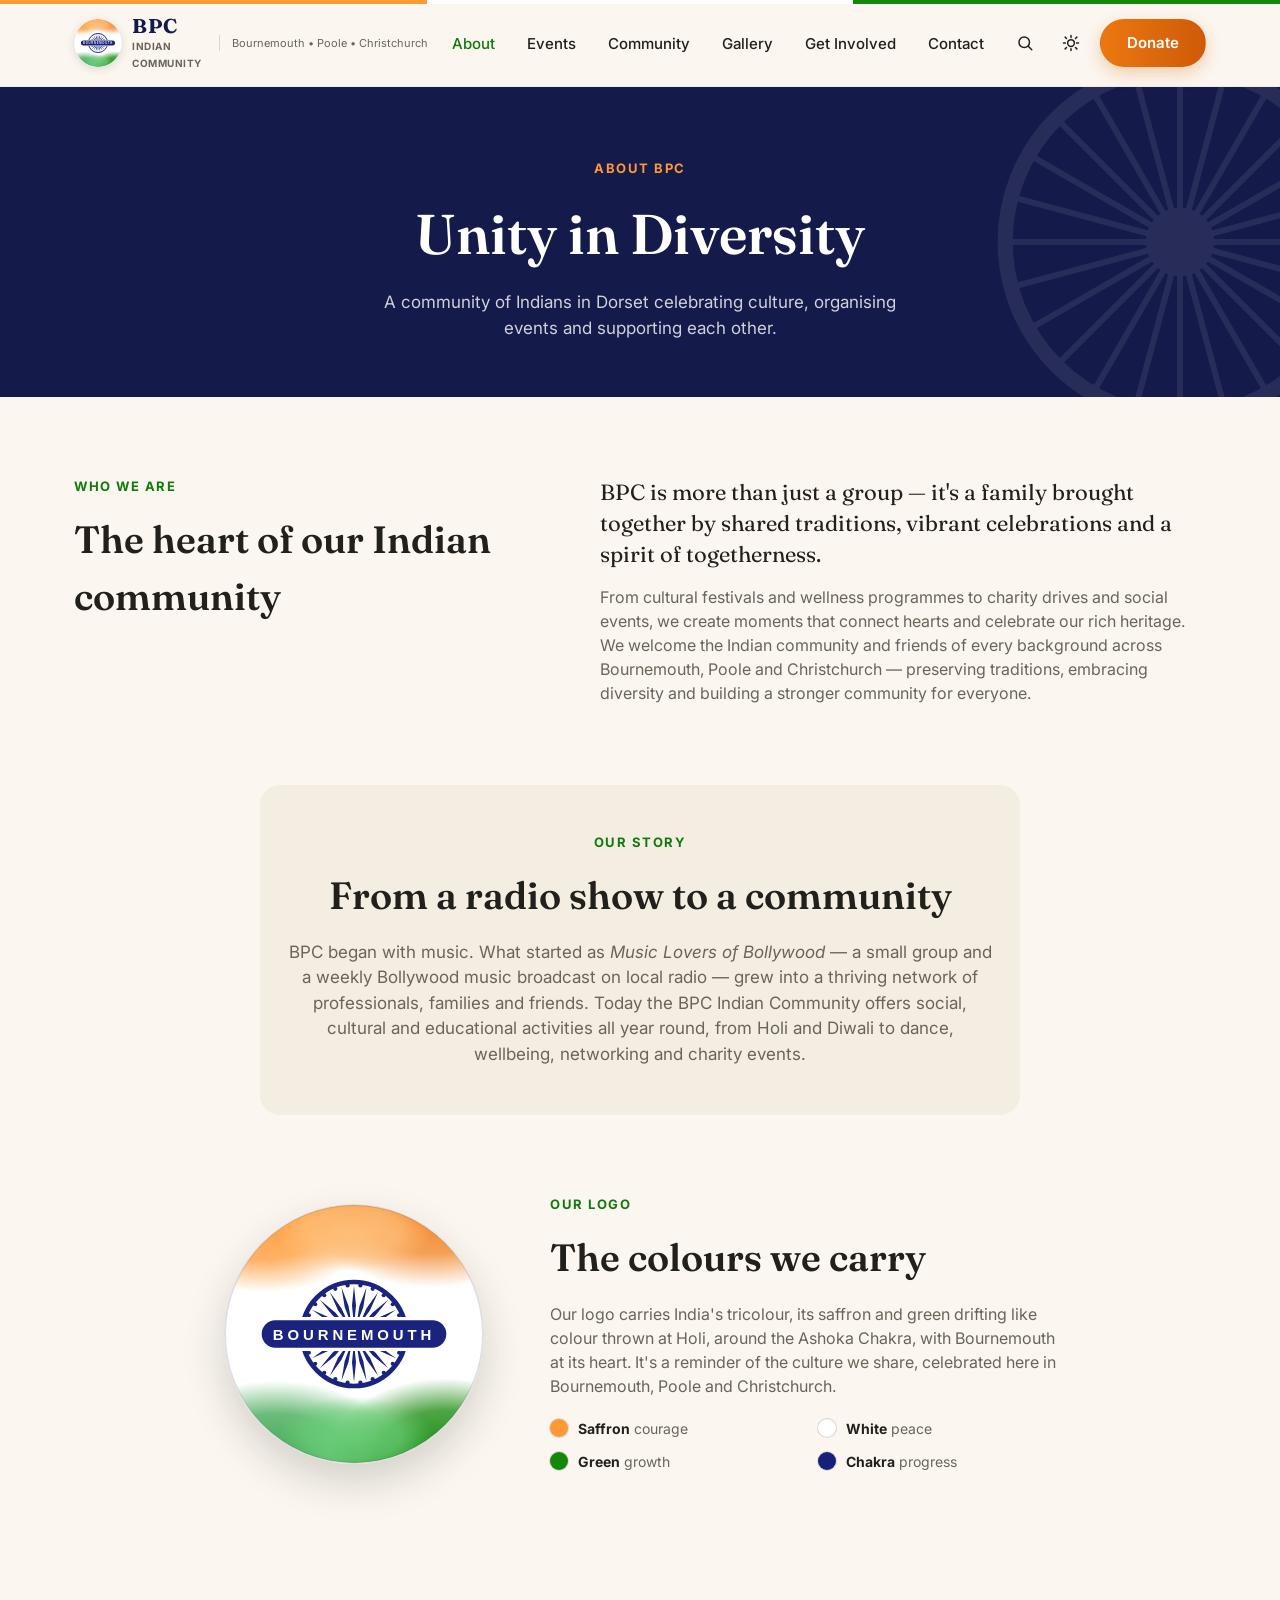
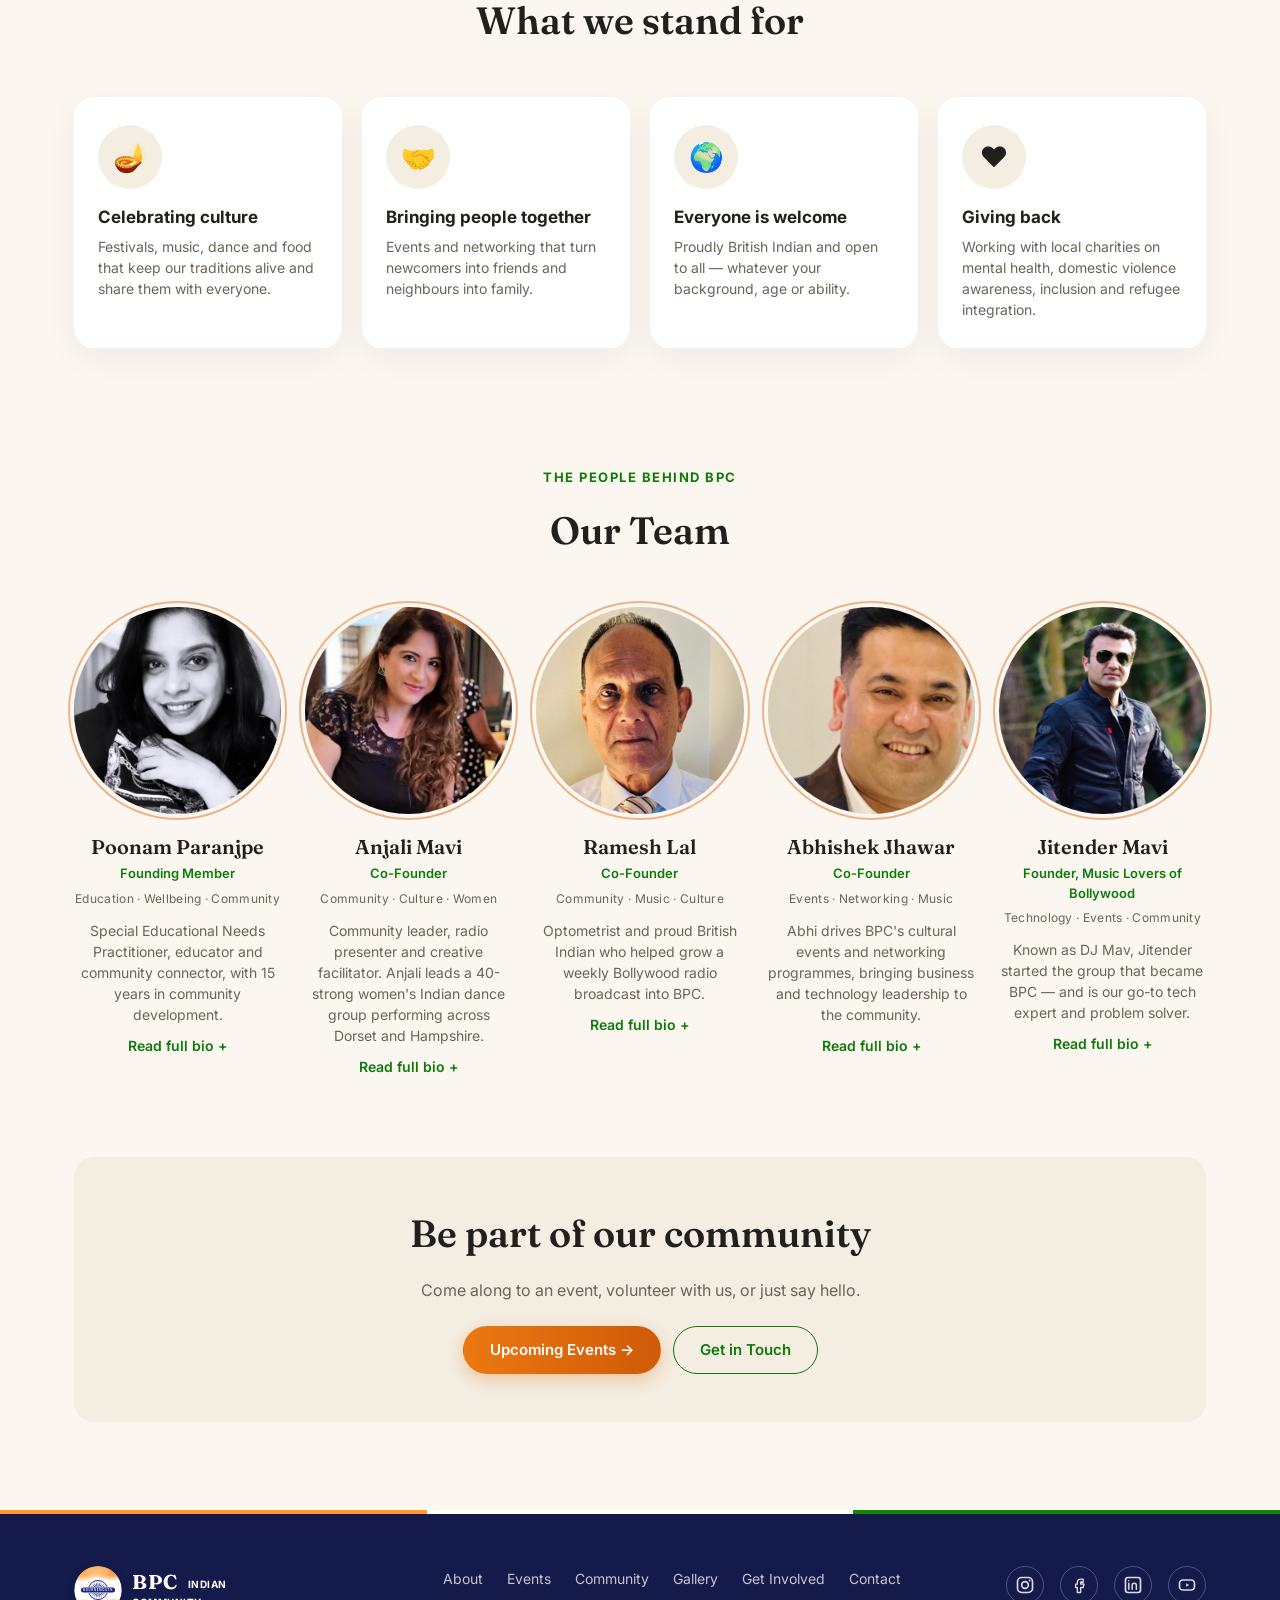
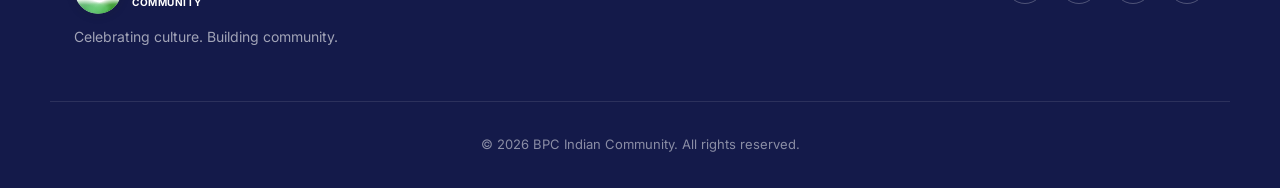
==== commit 25eefa79: "New circular BPC logo (A1 Soft Wash) across site and app icons Co-Authored-By: Claude Opus 5.5 <nore" ====
--- a/about.html
+++ b/about.html
@@ -19,6 +19,7 @@
 <link href="https://fonts.googleapis.com/css2?family=Fraunces:ital,wght@0,500;0,600;0,700;1,500&family=Inter:wght@400;500;600;700&display=swap" rel="stylesheet">
 <link rel="manifest" href="manifest.webmanifest">
 <meta name="theme-color" content="#141A4A">
+<link rel="icon" type="image/svg+xml" href="assets/bpc-logo.svg">
 <link rel="icon" type="image/png" sizes="32x32" href="assets/icons/favicon-32.png">
 <link rel="apple-touch-icon" href="assets/icons/apple-touch-icon.png">
 <meta name="apple-mobile-web-app-capable" content="yes">
@@ -39,7 +40,7 @@
   <header class="site-header">
     <div class="container header-inner">
       <a href="index.html" class="logo">
-        <span class="logo-mark"><img class="logo-emblem" src="assets/bpc-logo-160.jpg" width="50" height="47" alt=""></span>
+        <span class="logo-mark"><img class="logo-emblem" src="assets/bpc-logo.svg" width="48" height="48" alt=""></span>
         <span class="logo-text">
           <strong>BPC</strong> <span class="logo-sub1">INDIAN<br>COMMUNITY</span>
         </span>
@@ -132,12 +133,12 @@
     <!-- ===================== OUR EMBLEM ===================== -->
     <section class="about-emblem">
       <div class="container emblem-grid">
-        <img class="emblem-figure" src="assets/bpc-logo-560.jpg" width="280" height="266" alt="BPC Indian Community logo: saffron and green colour clouds around a navy Ashoka Chakra, with a Bournemouth banner">
+        <img class="emblem-figure" src="assets/bpc-logo.svg" width="260" height="260" alt="BPC Indian Community logo: soft saffron and green colour clouds around a navy Ashoka Chakra, with a navy Bournemouth banner">
         <div>
           <p class="eyebrow">Our logo</p>
           <h2 class="section-title">The colours we carry</h2>
           <p class="emblem-lead">
-            Our logo carries India's tricolour, its saffron and green swirling like
+            Our logo carries India's tricolour, its saffron and green drifting like
             colour thrown at Holi, around the Ashoka Chakra, with Bournemouth at
             its heart. It's a reminder of the culture we share, celebrated here in
             Bournemouth, Poole and Christchurch.
@@ -272,7 +273,7 @@
     <div class="container footer-inner">
       <div class="footer-brand">
         <a href="index.html" class="logo logo-footer">
-          <span class="logo-mark"><img class="logo-emblem" src="assets/bpc-logo-160.jpg" width="50" height="47" alt=""></span>
+          <span class="logo-mark"><img class="logo-emblem" src="assets/bpc-logo.svg" width="48" height="48" alt=""></span>
           <span class="logo-text">
             <strong>BPC</strong> <span class="logo-sub1">INDIAN<br>COMMUNITY</span>
           </span>
--- a/style.css
+++ b/style.css
@@ -1247,9 +1247,9 @@
 
 /* Emblem in header/footer */
 .logo-emblem {
-  width: 50px;
-  height: auto;
-  border-radius: 8px;
+  width: 48px;
+  height: 48px;
+  border-radius: 50%;
   box-shadow: 0 2px 8px rgba(var(--shadow-rgb), 0.15);
 }
 .logo-text strong {
@@ -1298,7 +1298,7 @@
   width: 260px;
   height: auto;
   margin: 0 auto;
-  border-radius: 18px;
+  border-radius: 50%;
   box-shadow: 0 18px 40px rgba(var(--shadow-rgb), 0.18);
 }
 .emblem-swatches {
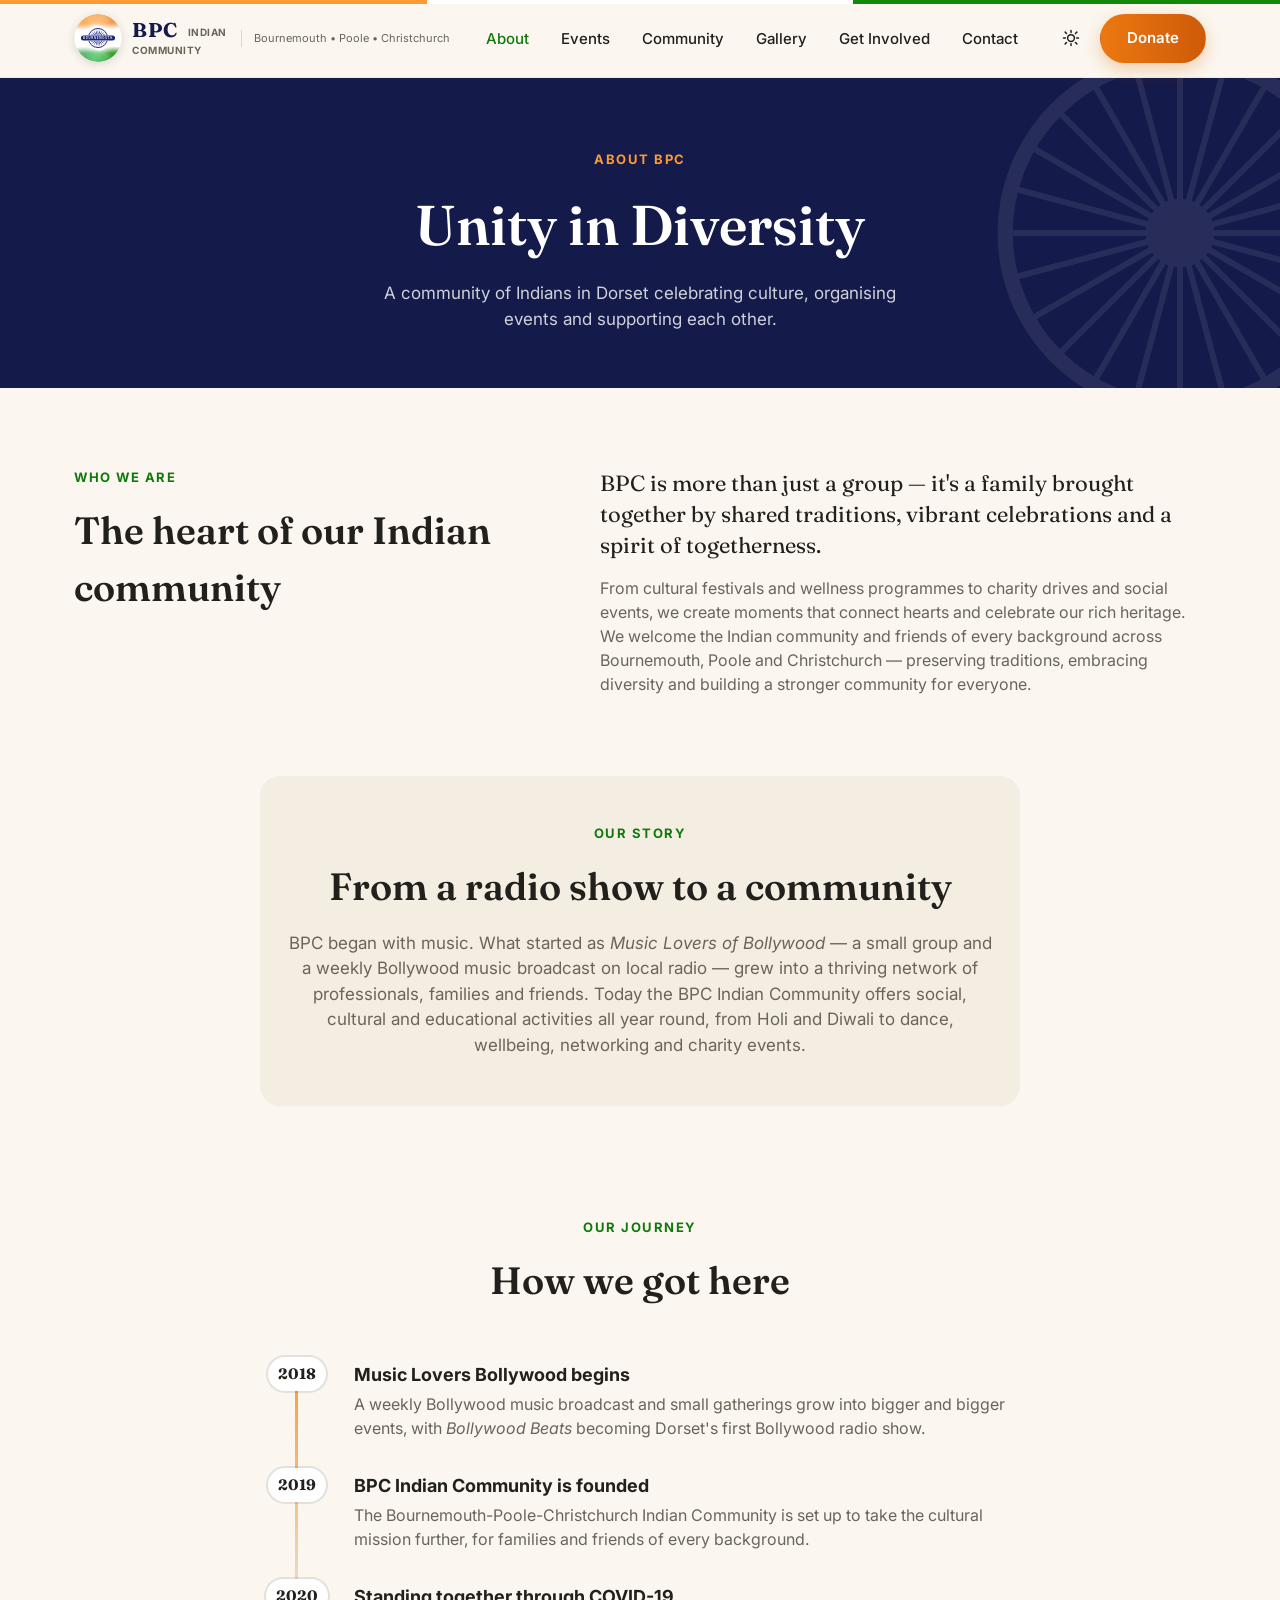
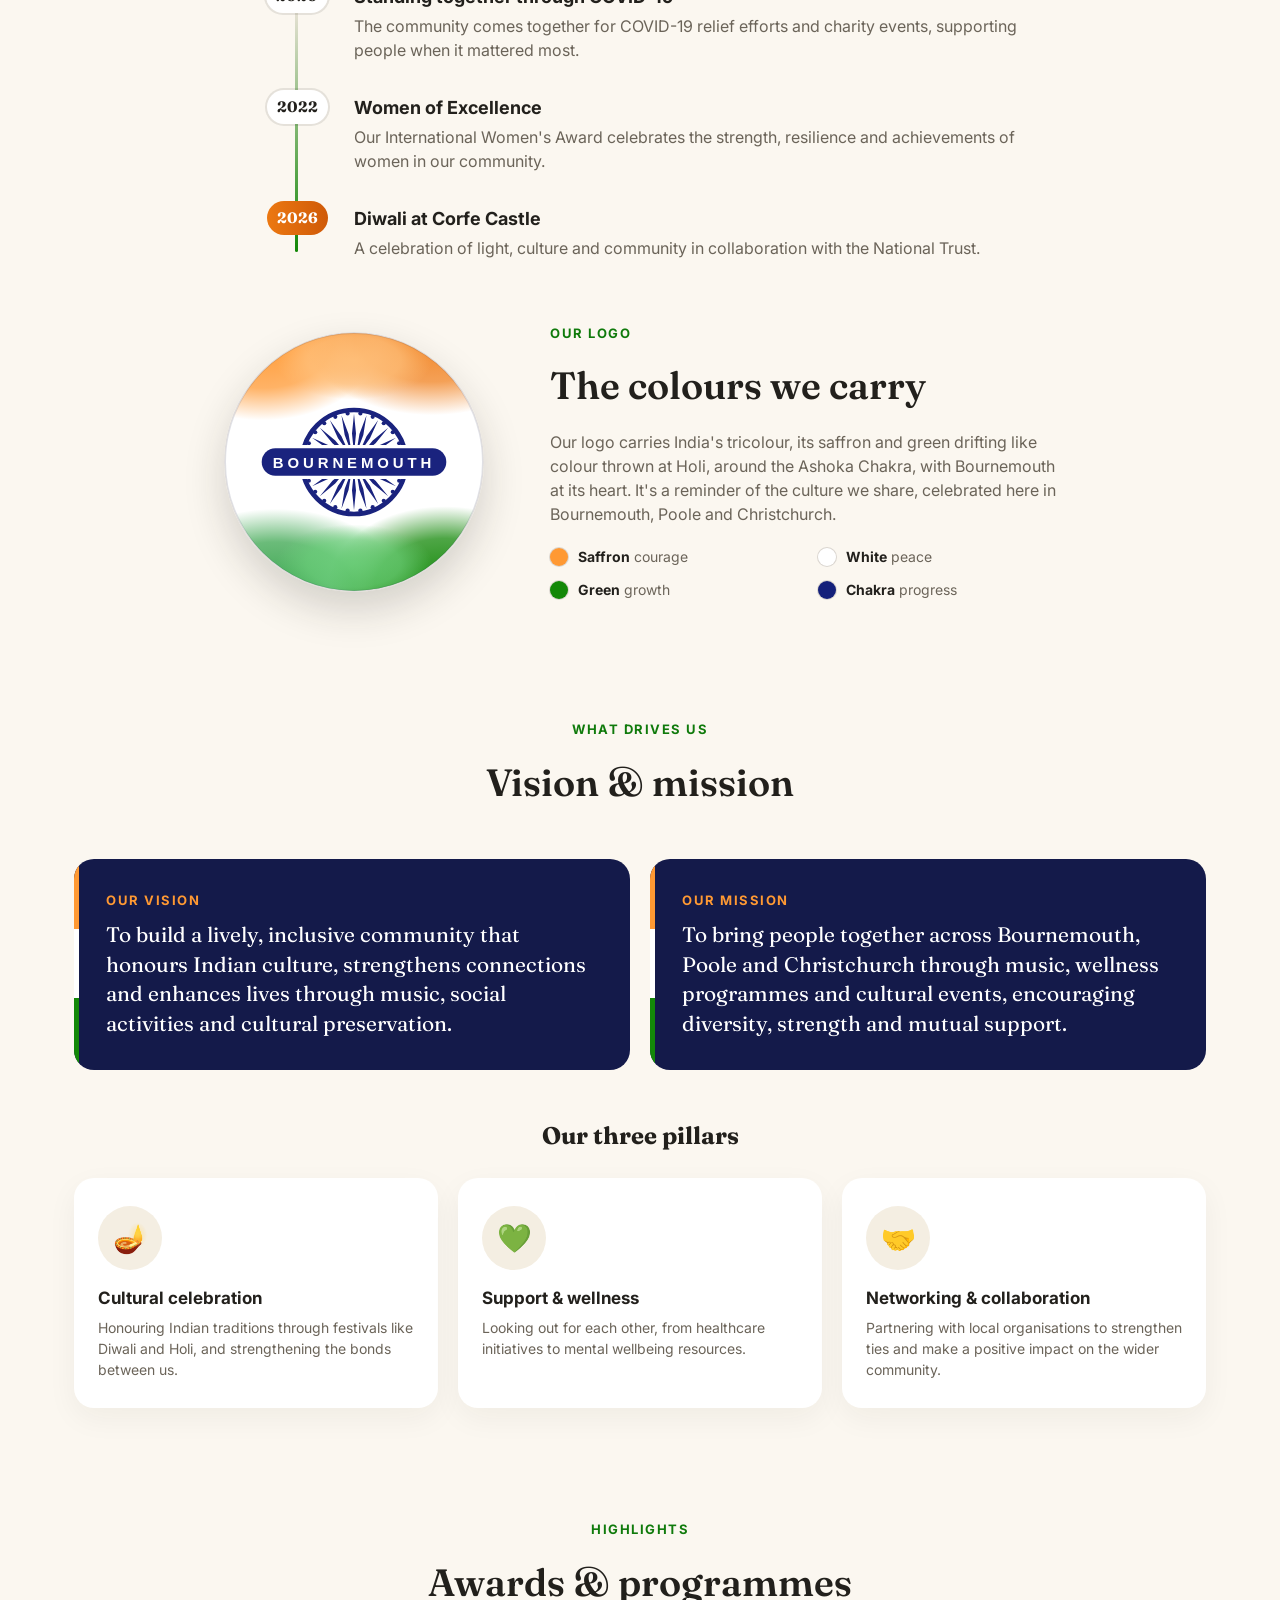
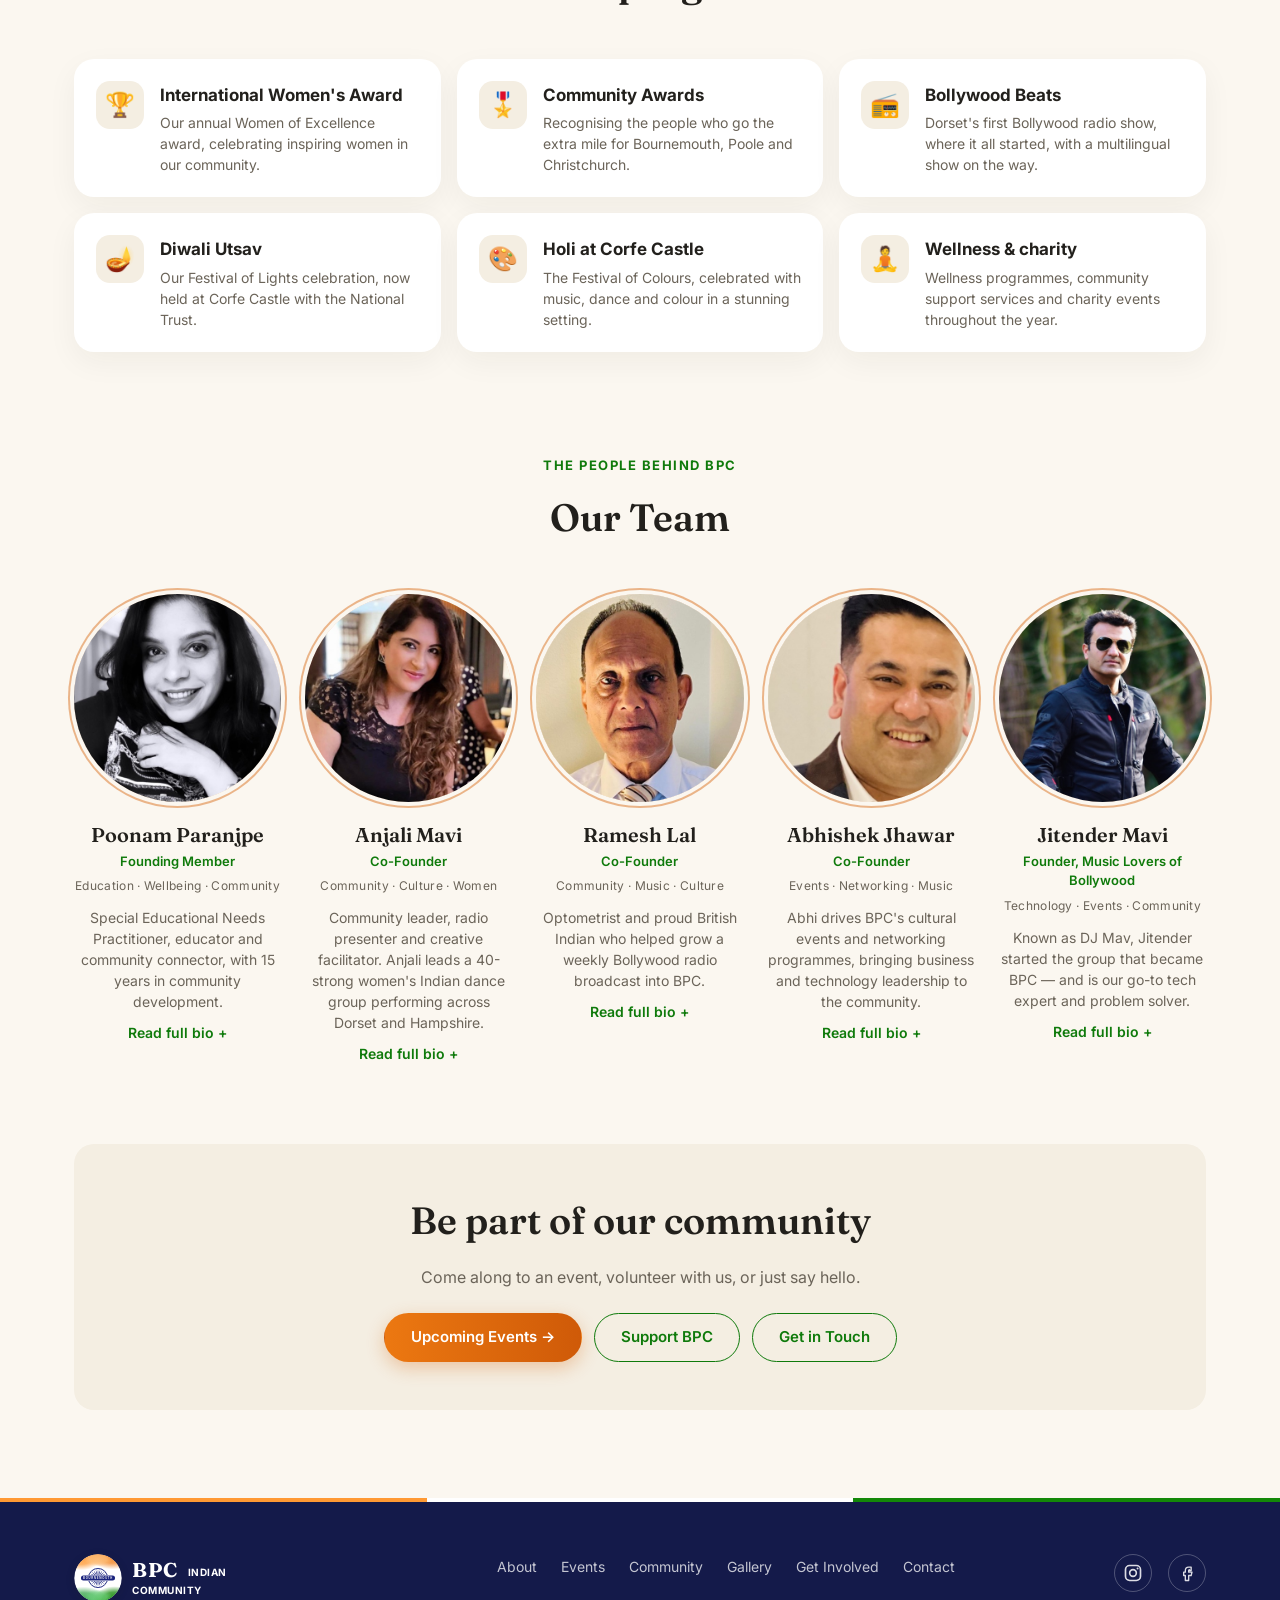
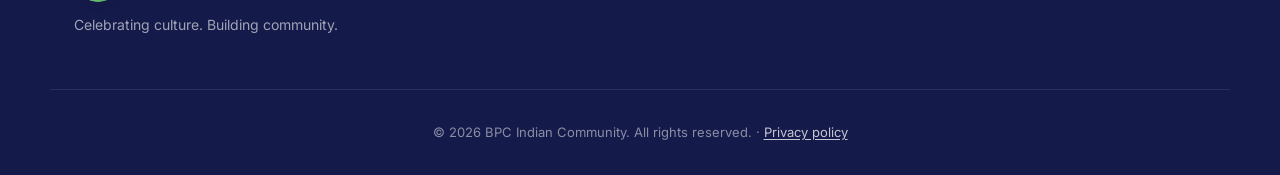
==== commit c68c7964: "Add donate and privacy pages, real social links, About timeline/vision/highlights, Diwali poster det" ====
--- a/about.html
+++ b/about.html
@@ -53,20 +53,17 @@
           <li><a href="events.html">Events</a></li>
           <li><a href="index.html#community">Community</a></li>
           <li><a href="gallery.html">Gallery</a></li>
-          <li><a href="index.html#get-involved">Get Involved</a></li>
+          <li><a href="donate.html">Get Involved</a></li>
           <li><a href="contact.html">Contact</a></li>
         </ul>
       </nav>
 
       <div class="header-actions">
-        <button class="icon-btn" aria-label="Search">
-          <svg width="18" height="18" viewBox="0 0 24 24" fill="none"><circle cx="11" cy="11" r="7" stroke="currentColor" stroke-width="2"/><path d="m21 21-4.3-4.3" stroke="currentColor" stroke-width="2" stroke-linecap="round"/></svg>
-        </button>
         <button class="icon-btn theme-toggle" id="theme-toggle" aria-label="Toggle dark mode">
           <svg class="icon-sun" width="18" height="18" viewBox="0 0 24 24" fill="none"><circle cx="12" cy="12" r="4.5" stroke="currentColor" stroke-width="2"/><path d="M12 2v2.5M12 19.5V22M4.2 4.2l1.8 1.8M18 18l1.8 1.8M2 12h2.5M19.5 12H22M4.2 19.8 6 18M18 6l1.8-1.8" stroke="currentColor" stroke-width="2" stroke-linecap="round"/></svg>
           <svg class="icon-moon" width="18" height="18" viewBox="0 0 24 24" fill="none"><path d="M20 14.5A8.5 8.5 0 0 1 9.5 4a8.5 8.5 0 1 0 10.5 10.5Z" stroke="currentColor" stroke-width="2" stroke-linejoin="round"/></svg>
         </button>
-        <a href="#donate" class="btn btn-primary">Donate</a>
+        <a href="donate.html#donate" class="btn btn-primary">Donate</a>
         <button class="menu-toggle" aria-label="Open menu" aria-expanded="false" aria-controls="main-nav">
           <svg width="22" height="22" viewBox="0 0 24 24" fill="none"><path d="M4 7h16M4 12h16M4 17h16" stroke="currentColor" stroke-width="2" stroke-linecap="round"/></svg>
         </button>
@@ -127,6 +124,52 @@
           networking and charity events.
         </p>
         </div>
+      </div>
+    </section>
+
+    <!-- ===================== JOURNEY (timeline) =====================
+         Facts from the live site's Our Mission page and homepage. -->
+    <section class="about-timeline">
+      <div class="container">
+        <p class="eyebrow center">Our journey</p>
+        <h2 class="section-title center">How we got here</h2>
+        <ol class="timeline">
+          <li class="tl-item">
+            <span class="tl-year">2018</span>
+            <div class="tl-body">
+              <h3>Music Lovers Bollywood begins</h3>
+              <p>A weekly Bollywood music broadcast and small gatherings grow into bigger and bigger events, with <em>Bollywood Beats</em> becoming Dorset's first Bollywood radio show.</p>
+            </div>
+          </li>
+          <li class="tl-item">
+            <span class="tl-year">2019</span>
+            <div class="tl-body">
+              <h3>BPC Indian Community is founded</h3>
+              <p>The Bournemouth-Poole-Christchurch Indian Community is set up to take the cultural mission further, for families and friends of every background.</p>
+            </div>
+          </li>
+          <li class="tl-item">
+            <span class="tl-year">2020</span>
+            <div class="tl-body">
+              <h3>Standing together through COVID-19</h3>
+              <p>The community comes together for COVID-19 relief efforts and charity events, supporting people when it mattered most.</p>
+            </div>
+          </li>
+          <li class="tl-item">
+            <span class="tl-year">2022</span>
+            <div class="tl-body">
+              <h3>Women of Excellence</h3>
+              <p>Our International Women's Award celebrates the strength, resilience and achievements of women in our community.</p>
+            </div>
+          </li>
+          <li class="tl-item tl-now">
+            <span class="tl-year">2026</span>
+            <div class="tl-body">
+              <h3>Diwali at Corfe Castle</h3>
+              <p>A celebration of light, culture and community in collaboration with the National Trust.</p>
+            </div>
+          </li>
+        </ol>
       </div>
     </section>
 
@@ -153,32 +196,80 @@
       </div>
     </section>
 
-    <!-- ===================== WHAT WE STAND FOR ===================== -->
+    <!-- ===================== VISION, MISSION & PILLARS =====================
+         Wording from the live site's Our Mission page. -->
     <section class="about-values">
       <div class="container">
-        <h2 class="section-title center">What we stand for</h2>
-        <div class="values-grid">
+        <p class="eyebrow center">What drives us</p>
+        <h2 class="section-title center">Vision &amp; mission</h2>
+        <div class="vm-grid">
+          <div class="vm-card">
+            <p class="vm-label">Our vision</p>
+            <p class="vm-text">To build a lively, inclusive community that honours Indian culture, strengthens connections and enhances lives through music, social activities and cultural preservation.</p>
+          </div>
+          <div class="vm-card">
+            <p class="vm-label">Our mission</p>
+            <p class="vm-text">To bring people together across Bournemouth, Poole and Christchurch through music, wellness programmes and cultural events, encouraging diversity, strength and mutual support.</p>
+          </div>
+        </div>
+        <h3 class="pillars-title">Our three pillars</h3>
+        <div class="values-grid pillars-grid">
           <div class="value-card">
             <span class="wwd-icon" aria-hidden="true">🪔</span>
-            <h3>Celebrating culture</h3>
-            <p>Festivals, music, dance and food that keep our traditions alive and share them with everyone.</p>
+            <h3>Cultural celebration</h3>
+            <p>Honouring Indian traditions through festivals like Diwali and Holi, and strengthening the bonds between us.</p>
+          </div>
+          <div class="value-card">
+            <span class="wwd-icon" aria-hidden="true">💚</span>
+            <h3>Support &amp; wellness</h3>
+            <p>Looking out for each other, from healthcare initiatives to mental wellbeing resources.</p>
           </div>
           <div class="value-card">
             <span class="wwd-icon" aria-hidden="true">🤝</span>
-            <h3>Bringing people together</h3>
-            <p>Events and networking that turn newcomers into friends and neighbours into family.</p>
-          </div>
-          <div class="value-card">
-            <span class="wwd-icon" aria-hidden="true">🌍</span>
-            <h3>Everyone is welcome</h3>
-            <p>Proudly British Indian and open to all — whatever your background, age or ability.</p>
-          </div>
-          <div class="value-card">
-            <span class="wwd-icon" aria-hidden="true">❤️</span>
-            <h3>Giving back</h3>
-            <p>Working with local charities on mental health, domestic violence awareness, inclusion and refugee integration.</p>
-          </div>
-        </div>
+            <h3>Networking &amp; collaboration</h3>
+            <p>Partnering with local organisations to strengthen ties and make a positive impact on the wider community.</p>
+          </div>
+        </div>
+      </div>
+    </section>
+
+    <!-- ===================== HIGHLIGHTS & PROGRAMMES ===================== -->
+    <section class="about-highlights">
+      <div class="container">
+        <p class="eyebrow center">Highlights</p>
+        <h2 class="section-title center">Awards &amp; programmes</h2>
+        <ul class="highlight-grid">
+          <li class="highlight-card">
+            <span class="hl-icon" aria-hidden="true">🏆</span>
+            <h3>International Women's Award</h3>
+            <p>Our annual Women of Excellence award, celebrating inspiring women in our community.</p>
+          </li>
+          <li class="highlight-card">
+            <span class="hl-icon" aria-hidden="true">🎖️</span>
+            <h3>Community Awards</h3>
+            <p>Recognising the people who go the extra mile for Bournemouth, Poole and Christchurch.</p>
+          </li>
+          <li class="highlight-card">
+            <span class="hl-icon" aria-hidden="true">📻</span>
+            <h3>Bollywood Beats</h3>
+            <p>Dorset's first Bollywood radio show, where it all started, with a multilingual show on the way.</p>
+          </li>
+          <li class="highlight-card">
+            <span class="hl-icon" aria-hidden="true">🪔</span>
+            <h3>Diwali Utsav</h3>
+            <p>Our Festival of Lights celebration, now held at Corfe Castle with the National Trust.</p>
+          </li>
+          <li class="highlight-card">
+            <span class="hl-icon" aria-hidden="true">🎨</span>
+            <h3>Holi at Corfe Castle</h3>
+            <p>The Festival of Colours, celebrated with music, dance and colour in a stunning setting.</p>
+          </li>
+          <li class="highlight-card">
+            <span class="hl-icon" aria-hidden="true">🧘</span>
+            <h3>Wellness &amp; charity</h3>
+            <p>Wellness programmes, community support services and charity events throughout the year.</p>
+          </li>
+        </ul>
       </div>
     </section>
 
@@ -261,6 +352,7 @@
           <p>Come along to an event, volunteer with us, or just say hello.</p>
           <div class="about-cta-actions">
             <a href="events.html" class="btn btn-primary">Upcoming Events →</a>
+            <a href="donate.html" class="btn btn-outline">Support BPC</a>
             <a href="contact.html" class="btn btn-outline">Get in Touch</a>
           </div>
         </div>
@@ -269,7 +361,7 @@
   </main>
 
   <!-- ===================== FOOTER ===================== -->
-  <footer class="site-footer" id="get-involved">
+  <footer class="site-footer">
     <div class="container footer-inner">
       <div class="footer-brand">
         <a href="index.html" class="logo logo-footer">
@@ -287,28 +379,22 @@
           <li><a href="events.html">Events</a></li>
           <li><a href="index.html#community">Community</a></li>
           <li><a href="gallery.html">Gallery</a></li>
-          <li><a href="index.html#get-involved">Get Involved</a></li>
+          <li><a href="donate.html">Get Involved</a></li>
           <li><a href="contact.html">Contact</a></li>
         </ul>
       </nav>
 
       <div class="footer-social">
-        <a href="#" aria-label="Instagram">
+        <a href="https://www.instagram.com/bpcmlbindian/" target="_blank" rel="noopener" aria-label="BPC on Instagram">
           <svg width="20" height="20" viewBox="0 0 24 24" fill="none"><rect x="3" y="3" width="18" height="18" rx="5" stroke="currentColor" stroke-width="2"/><circle cx="12" cy="12" r="4" stroke="currentColor" stroke-width="2"/><circle cx="17.5" cy="6.5" r="1.2" fill="currentColor"/></svg>
         </a>
-        <a href="#" aria-label="Facebook">
+        <a href="https://www.facebook.com/share/g/15fT9cQumg/" target="_blank" rel="noopener" aria-label="BPC Facebook group">
           <svg width="20" height="20" viewBox="0 0 24 24" fill="none"><path d="M14 9h3V5h-3c-2.2 0-4 1.8-4 4v2H8v4h2v6h4v-6h3l1-4h-4V9c0-.6.4-1 1-1Z" stroke="currentColor" stroke-width="1.6" stroke-linejoin="round"/></svg>
         </a>
-        <a href="#" aria-label="LinkedIn">
-          <svg width="20" height="20" viewBox="0 0 24 24" fill="none"><rect x="3" y="3" width="18" height="18" rx="3" stroke="currentColor" stroke-width="2"/><path d="M7 10v7M7 7v.01M11 17v-4.5a2.5 2.5 0 0 1 5 0V17" stroke="currentColor" stroke-width="1.8" stroke-linecap="round"/></svg>
-        </a>
-        <a href="#" aria-label="YouTube">
-          <svg width="20" height="20" viewBox="0 0 24 24" fill="none"><rect x="3" y="6" width="18" height="12" rx="4" stroke="currentColor" stroke-width="2"/><path d="M11 10v4l3.5-2L11 10Z" fill="currentColor"/></svg>
-        </a>
       </div>
     </div>
     <div class="container footer-bottom">
-      <p>© 2026 BPC Indian Community. All rights reserved.</p>
+      <p>© 2026 BPC Indian Community. All rights reserved. · <a href="privacy.html">Privacy policy</a></p>
     </div>
   </footer>
 
--- a/style.css
+++ b/style.css
@@ -1333,3 +1333,248 @@
   .main-nav ul { gap: 22px; }
   .header-inner { gap: 16px; }
 }
+
+/* =========================================================
+   LIVE-SITE CONTENT: donate, privacy, timeline, highlights
+   ========================================================= */
+
+.footer-bottom a { color: rgba(255,255,255,0.75); text-decoration: underline; text-underline-offset: 2px; }
+.footer-bottom a:hover { color: #fff; }
+
+/* -------------------- Events: placeholder + Diwali details -------------------- */
+.event-soon { font-size: 14px; font-weight: 600; color: var(--text-muted); white-space: nowrap; }
+.partner-tag {
+  display: inline-block;
+  font-size: 11px;
+  font-weight: 700;
+  letter-spacing: 0.5px;
+  text-transform: uppercase;
+  padding: 3px 8px;
+  border-radius: var(--radius-pill);
+  color: var(--navy);
+  background: rgba(20, 26, 74, 0.08);
+}
+[data-theme="dark"] .partner-tag { color: var(--charcoal); background: rgba(255,255,255,0.1); }
+.event-highlights { margin: 14px 0 10px; }
+.event-tickets { margin: 0; font-size: 14px; font-weight: 700; color: var(--accent); }
+.event-row-action-stack { display: flex; flex-direction: column; align-items: flex-start; gap: 12px; }
+@media (min-width: 760px) { .event-row-action-stack { align-items: center; } }
+.event-poster img {
+  width: 120px;
+  height: auto;
+  border-radius: 10px;
+  box-shadow: 0 8px 20px rgba(var(--shadow-rgb), 0.18);
+  transition: transform 0.2s ease;
+}
+.event-poster:hover img { transform: translateY(-2px) rotate(-1deg); }
+
+/* -------------------- About: timeline -------------------- */
+.about-timeline { padding: 72px 0 24px; }
+.timeline {
+  list-style: none;
+  margin: 0 auto;
+  padding: 0;
+  max-width: 760px;
+  position: relative;
+}
+.timeline::before {
+  content: "";
+  position: absolute;
+  top: 8px;
+  bottom: 8px;
+  left: 35px;
+  width: 3px;
+  border-radius: 3px;
+  background: linear-gradient(180deg, var(--saffron), #E8E2D6 50%, var(--green));
+}
+[data-theme="dark"] .timeline::before { background: linear-gradient(180deg, var(--saffron), #3A3D4D 50%, var(--green)); }
+.tl-item {
+  position: relative;
+  display: grid;
+  grid-template-columns: 74px 1fr;
+  gap: 20px;
+  padding-bottom: 28px;
+}
+.tl-item:last-child { padding-bottom: 0; }
+.tl-year {
+  position: relative;
+  z-index: 1;
+  align-self: start;
+  justify-self: center;
+  padding: 6px 10px;
+  border-radius: var(--radius-pill);
+  background: var(--surface);
+  box-shadow: 0 0 0 2px rgba(var(--hairline-rgb), 0.1);
+  font-family: var(--font-display);
+  font-weight: 700;
+  font-size: 15px;
+}
+.tl-now .tl-year { background: var(--gradient-accent); color: #fff; box-shadow: none; }
+.tl-body h3 { margin: 4px 0 4px; font-size: 18px; }
+.tl-body p { margin: 0; color: var(--text-muted); }
+
+/* -------------------- About: vision, mission, pillars -------------------- */
+.vm-grid {
+  display: grid;
+  grid-template-columns: 1fr;
+  gap: 20px;
+  margin-bottom: 48px;
+}
+@media (min-width: 760px) { .vm-grid { grid-template-columns: 1fr 1fr; } }
+.vm-card {
+  padding: 32px;
+  border-radius: var(--radius-card);
+  background: var(--navy);
+  color: #fff;
+  position: relative;
+  overflow: hidden;
+}
+.vm-card::before {
+  content: "";
+  position: absolute;
+  left: 0; top: 0; bottom: 0;
+  width: 5px;
+  background: linear-gradient(180deg, var(--saffron) 0 33%, #fff 33% 66%, var(--green) 66%);
+}
+.vm-label { margin: 0 0 10px; font-size: 13px; font-weight: 700; letter-spacing: 1.5px; text-transform: uppercase; color: var(--saffron); }
+.vm-text { margin: 0; font-family: var(--font-display); font-size: 21px; line-height: 1.4; }
+.pillars-title { text-align: center; font-family: var(--font-display); font-size: 24px; margin: 0 0 24px; }
+@media (min-width: 1000px) { .pillars-grid { grid-template-columns: repeat(3, 1fr); } }
+
+/* -------------------- About: highlights -------------------- */
+.about-highlights { padding: 72px 0 24px; }
+.highlight-grid {
+  list-style: none;
+  margin: 0;
+  padding: 0;
+  display: grid;
+  grid-template-columns: 1fr;
+  gap: 16px;
+}
+@media (min-width: 600px) { .highlight-grid { grid-template-columns: repeat(2, 1fr); } }
+@media (min-width: 1000px) { .highlight-grid { grid-template-columns: repeat(3, 1fr); } }
+.highlight-card {
+  display: grid;
+  grid-template-columns: auto 1fr;
+  gap: 4px 16px;
+  padding: 22px;
+  border-radius: var(--radius-card);
+  background: var(--surface);
+  box-shadow: 0 10px 30px rgba(var(--shadow-rgb), 0.05);
+}
+.hl-icon {
+  grid-row: span 2;
+  width: 48px;
+  height: 48px;
+  border-radius: 14px;
+  display: flex;
+  align-items: center;
+  justify-content: center;
+  font-size: 24px;
+  background: var(--ivory-soft);
+}
+.highlight-card h3 { margin: 2px 0 0; font-size: 17px; }
+.highlight-card p { margin: 0; font-size: 14px; color: var(--text-muted); }
+
+/* -------------------- Donate page -------------------- */
+.donate-section { padding: 72px 0 40px; scroll-margin-top: 90px; }
+.donate-grid {
+  display: grid;
+  grid-template-columns: 1fr;
+  gap: 32px;
+  align-items: start;
+}
+@media (min-width: 900px) { .donate-grid { grid-template-columns: 1fr 1.15fr; gap: 40px; } }
+.bank-card, .alloc-card {
+  margin: 0;
+  padding: 32px;
+  border-radius: var(--radius-card);
+  background: var(--surface);
+  box-shadow: 0 14px 40px rgba(var(--shadow-rgb), 0.07);
+}
+.bank-card { position: relative; overflow: hidden; }
+.bank-card::before { content: ""; position: absolute; top: 0; left: 0; right: 0; height: 5px; background: var(--tricolour); }
+.donate-intro, .donate-note { color: var(--text-muted); }
+.donate-intro { margin: -6px 0 22px; }
+.donate-note { font-size: 14px; margin: 18px 0 0; }
+.donate-note a { color: var(--accent); font-weight: 600; }
+.bank-details { margin: 0; display: flex; flex-direction: column; gap: 10px; }
+.bank-row {
+  display: flex;
+  flex-wrap: wrap;
+  align-items: center;
+  justify-content: space-between;
+  gap: 6px 16px;
+  padding: 14px 16px;
+  border-radius: 14px;
+  background: var(--ivory-soft);
+}
+.bank-row dt { font-size: 13px; font-weight: 600; color: var(--text-muted); }
+.bank-row dd { margin: 0; display: flex; align-items: center; gap: 12px; }
+.bank-value { font-size: 18px; font-weight: 700; letter-spacing: 0.5px; font-variant-numeric: tabular-nums; }
+.copy-btn {
+  display: inline-flex;
+  align-items: center;
+  gap: 6px;
+  padding: 6px 12px;
+  border-radius: var(--radius-pill);
+  border: 1.5px solid rgba(var(--accent-rgb), 0.5);
+  background: transparent;
+  color: var(--accent);
+  font: 600 13px var(--font-body);
+  cursor: pointer;
+}
+.copy-btn:hover { background: rgba(var(--accent-rgb), 0.08); }
+.copy-btn.is-copied { background: var(--accent); border-color: var(--accent); color: #fff; }
+[data-theme="dark"] .copy-btn.is-copied { color: #10140F; }
+.copy-status { min-height: 1.2em; margin: 10px 0 0; font-size: 13px; color: var(--accent); }
+
+/* Allocation chart: one hue — solid bar to the low end of each range, lighter extension to the high end */
+.alloc-list { list-style: none; margin: 0; padding: 0; display: flex; flex-direction: column; gap: 14px; }
+.alloc-row {
+  display: grid;
+  grid-template-columns: minmax(0, 1fr) 64px;
+  grid-template-areas: "label value" "track track";
+  gap: 6px 12px;
+  align-items: end;
+  padding: 4px 0;
+  border-radius: 8px;
+  outline-offset: 4px;
+}
+.alloc-label { grid-area: label; font-size: 14px; font-weight: 600; }
+.alloc-label small { display: block; font-weight: 400; font-size: 12px; color: var(--text-muted); }
+.alloc-value { grid-area: value; text-align: right; font-size: 14px; font-weight: 700; font-variant-numeric: tabular-nums; }
+.alloc-track {
+  grid-area: track;
+  display: flex;
+  height: 12px;
+  border-radius: 4px;
+  background: rgba(var(--hairline-rgb), 0.06);
+  overflow: hidden;
+}
+.alloc-min { background: #E8720F; border-radius: 4px 0 0 4px; }
+.alloc-range { background: rgba(232, 114, 15, 0.38); border-left: 2px solid var(--surface); border-radius: 0 4px 4px 0; }
+.alloc-row:hover .alloc-min, .alloc-row:focus-visible .alloc-min { background: #C95C06; }
+.alloc-row:hover .alloc-range, .alloc-row:focus-visible .alloc-range { background: rgba(201, 92, 6, 0.5); }
+@media (min-width: 560px) {
+  .alloc-row { grid-template-columns: 210px 1fr 64px; grid-template-areas: "label track value"; align-items: center; }
+}
+.alloc-caption { margin-top: 20px; font-size: 12px; color: var(--text-muted); display: flex; flex-wrap: wrap; align-items: center; gap: 6px; }
+.alloc-key { display: inline-block; width: 14px; height: 8px; border-radius: 2px; }
+.alloc-key-min { background: #E8720F; }
+.alloc-key-range { background: rgba(232, 114, 15, 0.38); margin-left: 8px; }
+
+.ways-section { padding: 56px 0 88px; scroll-margin-top: 90px; }
+.ways-grid { list-style: none; margin: 0; padding: 0; }
+.ways-link { display: inline-block; margin-top: 12px; font-size: 14px; font-weight: 600; color: var(--accent); }
+.ways-link:hover { text-decoration: underline; }
+
+/* -------------------- Privacy page -------------------- */
+.policy-section { padding: 64px 0 88px; }
+.policy { max-width: 760px; }
+.policy h2 { font-family: var(--font-display); font-size: 26px; margin: 40px 0 10px; }
+.policy h2:first-child { margin-top: 0; }
+.policy h3 { font-size: 16px; margin: 20px 0 4px; }
+.policy p, .policy address { color: var(--text-muted); margin: 0 0 12px; font-style: normal; line-height: 1.65; }
+.policy a { color: var(--accent); font-weight: 600; }
+[data-theme="dark"] .alloc-range, [data-theme="dark"] .alloc-key-range { background: rgba(255, 153, 51, 0.5); }
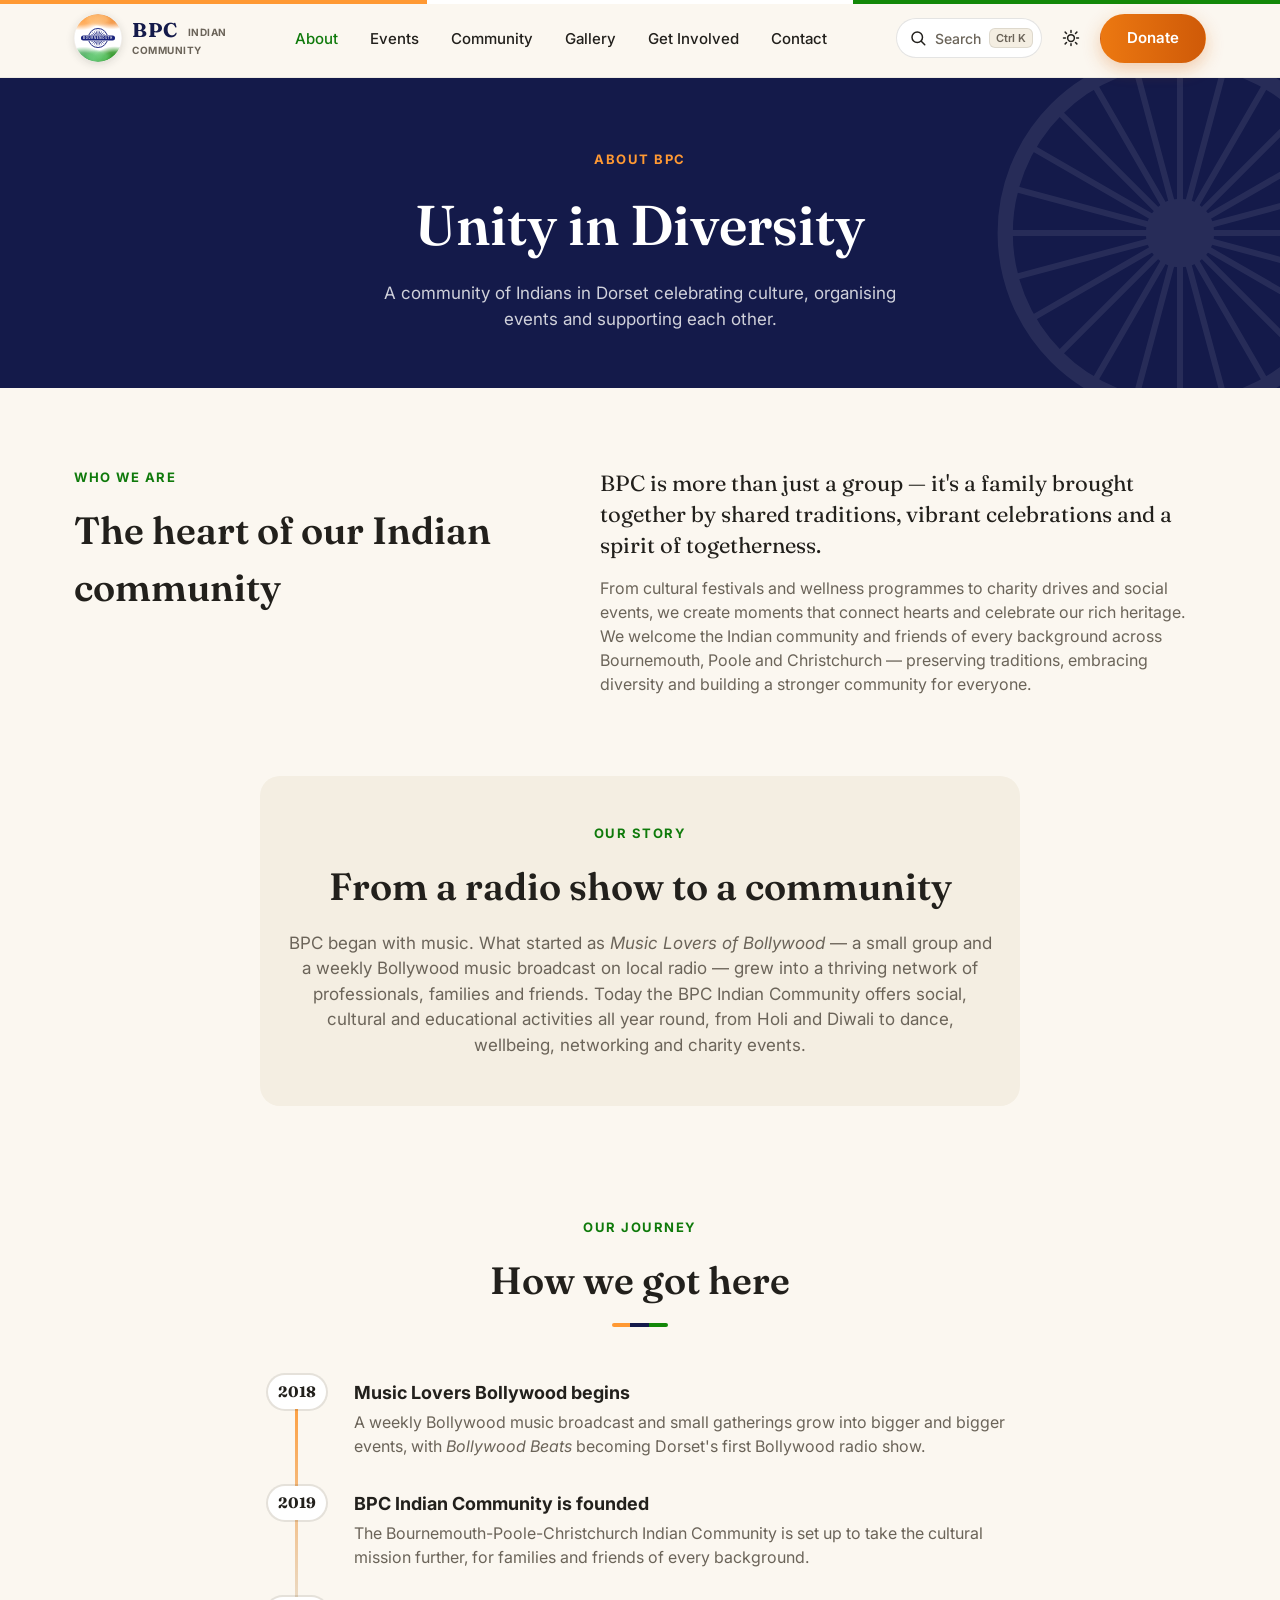
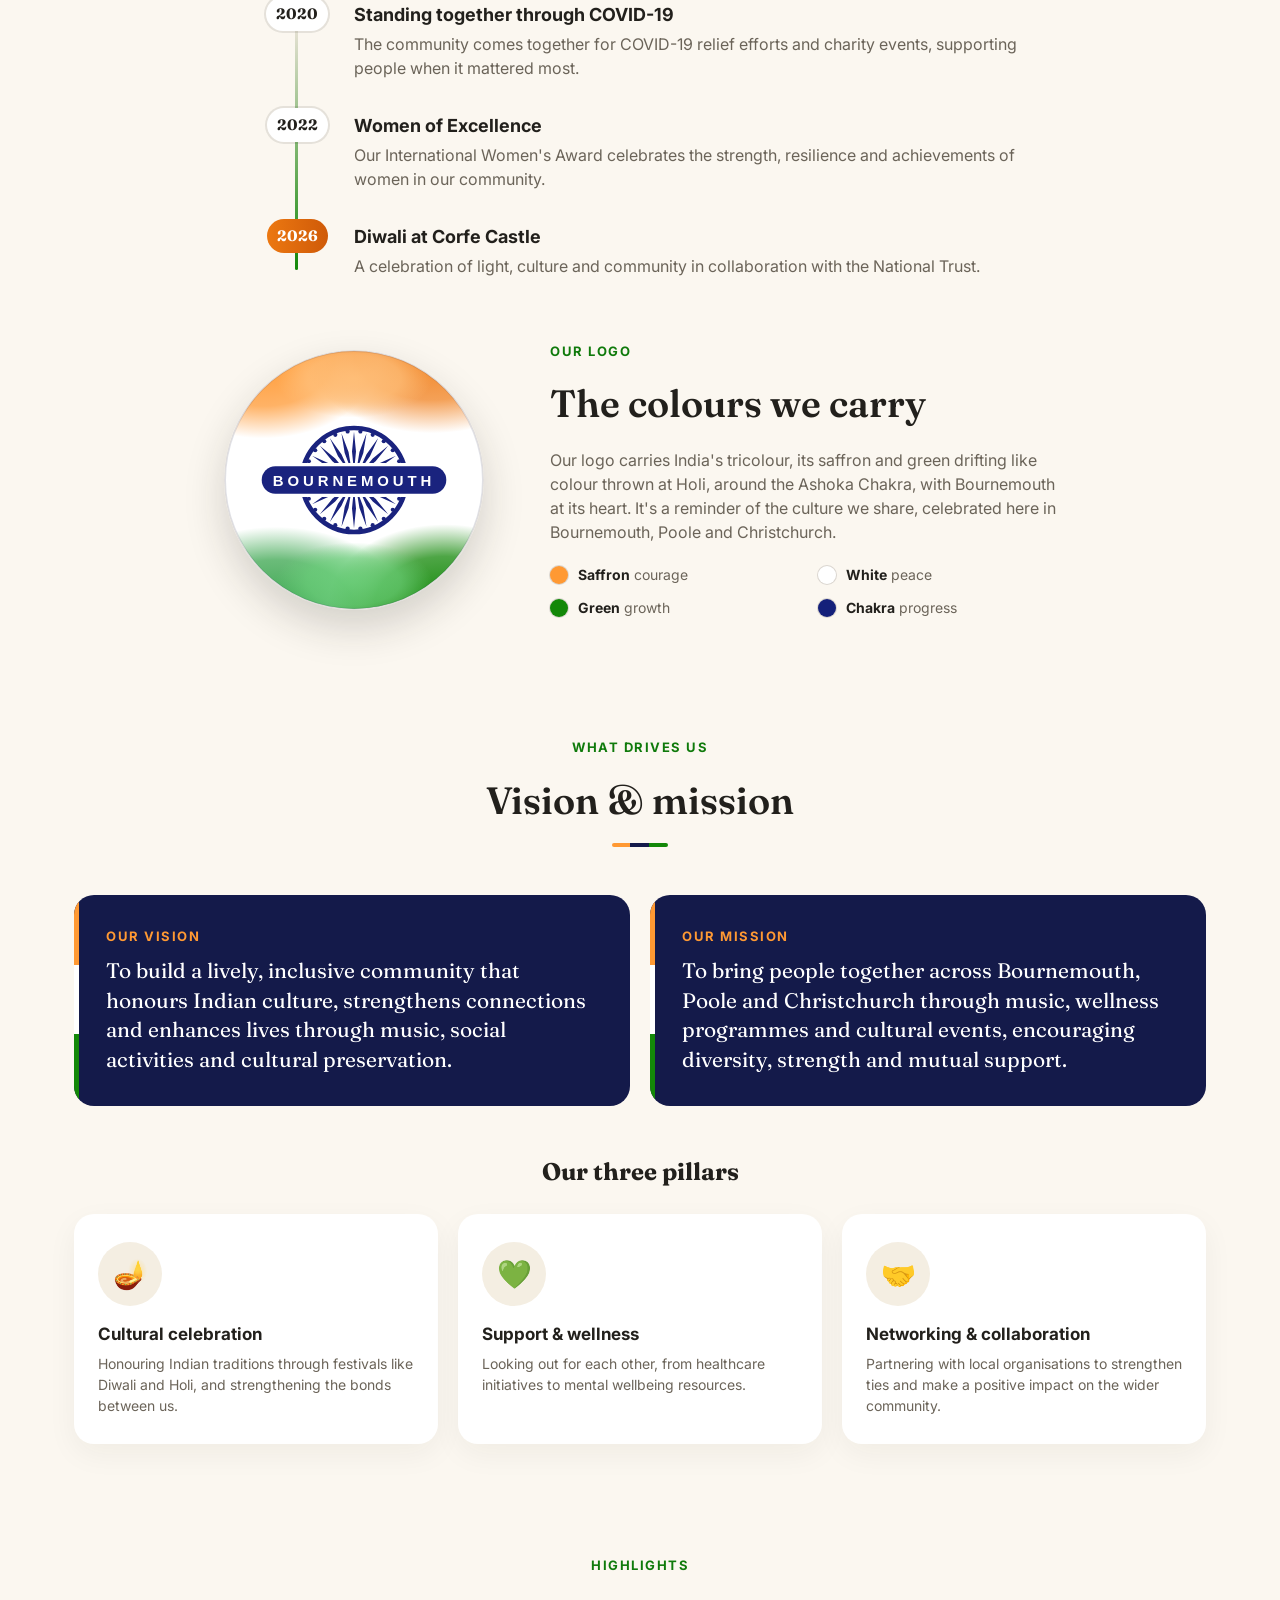
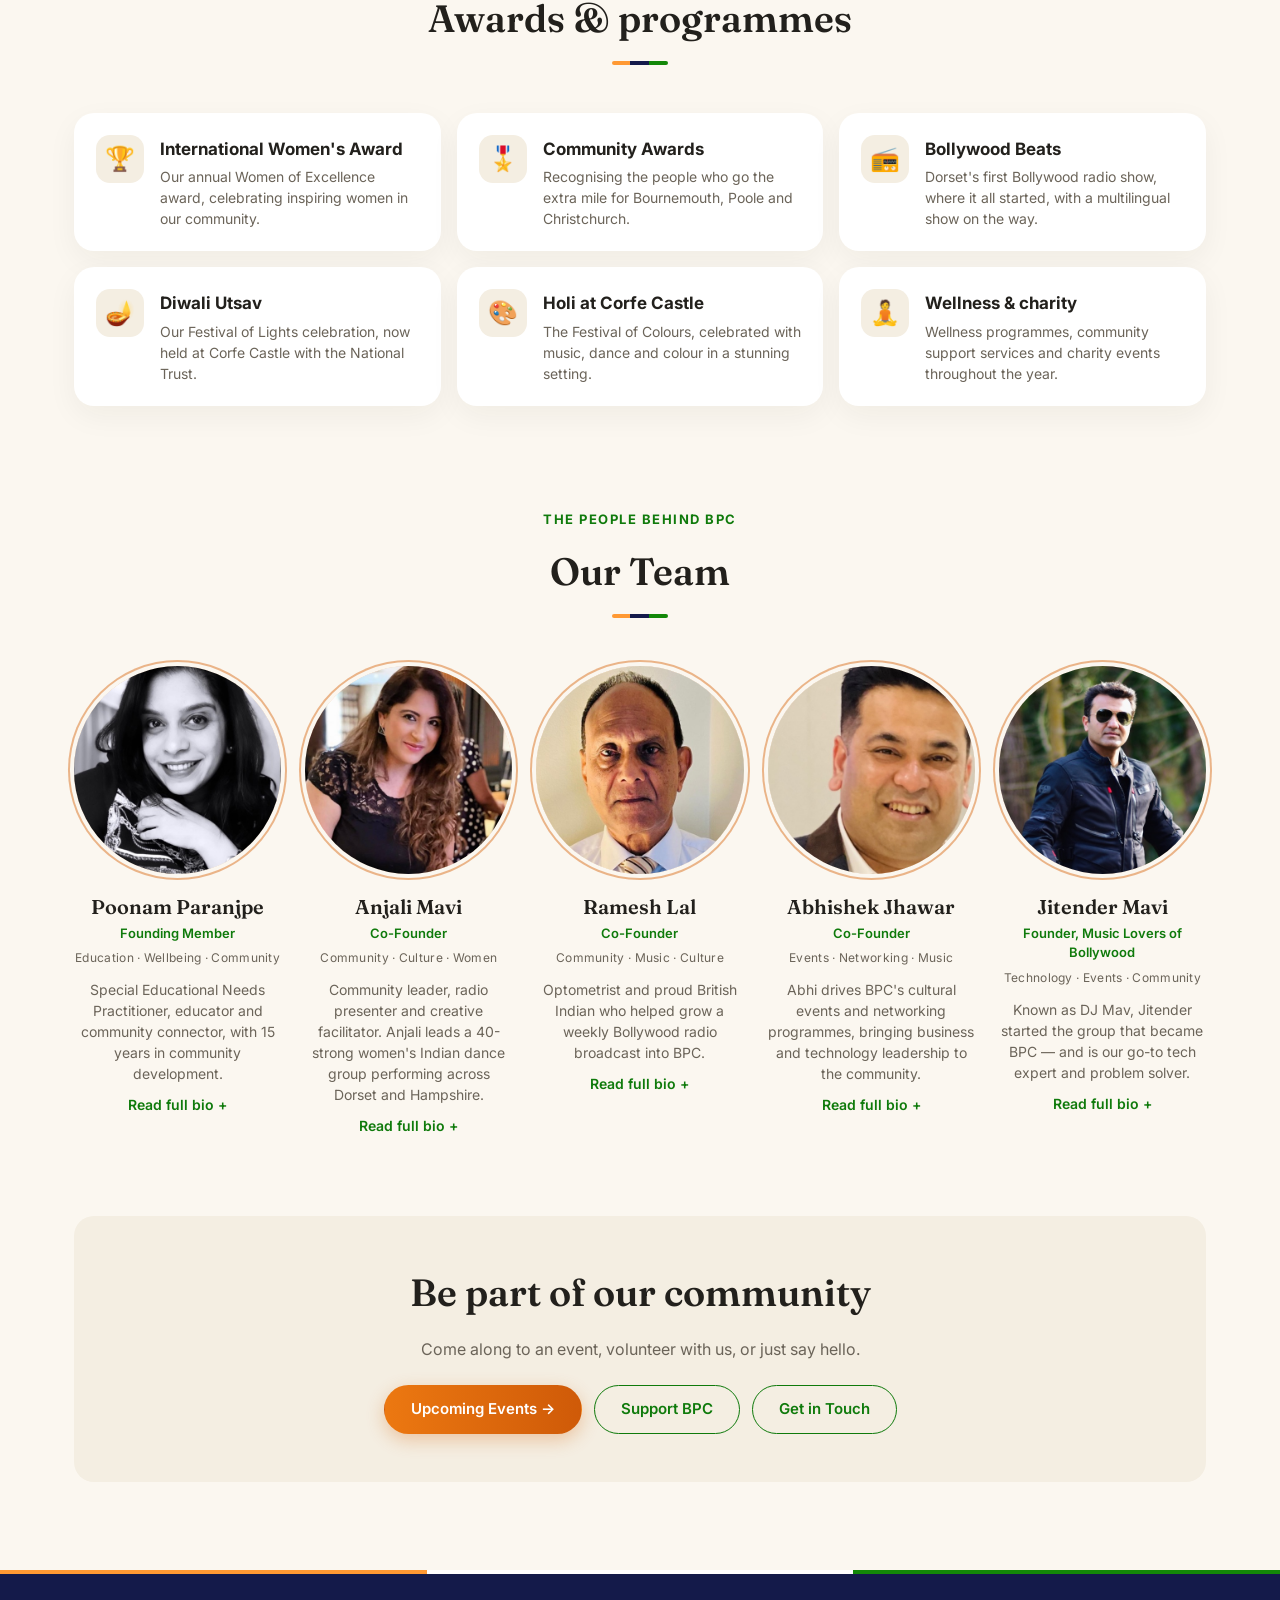
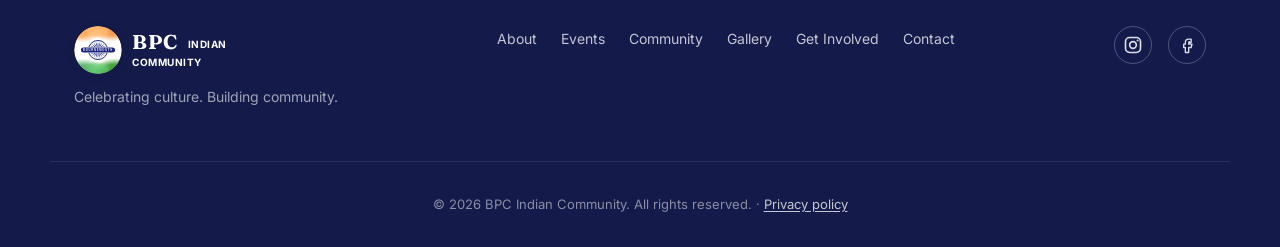
==== commit b83c61d2: "Modern uplift: working site search, scroll animations, countdown, add-to-calendar, share, install ap" ====
--- a/about.html
+++ b/about.html
@@ -35,6 +35,7 @@
 </script>
 </head>
 <body>
+  <a class="skip-link" href="#main">Skip to content</a>
 
   <!-- ===================== HEADER ===================== -->
   <header class="site-header">
@@ -59,6 +60,11 @@
       </nav>
 
       <div class="header-actions">
+        <button class="search-btn" type="button" aria-label="Search the site" aria-keyshortcuts="Control+K Meta+K /">
+          <svg width="18" height="18" viewBox="0 0 24 24" fill="none" aria-hidden="true"><circle cx="11" cy="11" r="7" stroke="currentColor" stroke-width="2"/><path d="m21 21-4.3-4.3" stroke="currentColor" stroke-width="2" stroke-linecap="round"/></svg>
+          <span class="search-label">Search</span>
+          <kbd class="search-kbd" aria-hidden="true">⌘K</kbd>
+        </button>
         <button class="icon-btn theme-toggle" id="theme-toggle" aria-label="Toggle dark mode">
           <svg class="icon-sun" width="18" height="18" viewBox="0 0 24 24" fill="none"><circle cx="12" cy="12" r="4.5" stroke="currentColor" stroke-width="2"/><path d="M12 2v2.5M12 19.5V22M4.2 4.2l1.8 1.8M18 18l1.8 1.8M2 12h2.5M19.5 12H22M4.2 19.8 6 18M18 6l1.8-1.8" stroke="currentColor" stroke-width="2" stroke-linecap="round"/></svg>
           <svg class="icon-moon" width="18" height="18" viewBox="0 0 24 24" fill="none"><path d="M20 14.5A8.5 8.5 0 0 1 9.5 4a8.5 8.5 0 1 0 10.5 10.5Z" stroke="currentColor" stroke-width="2" stroke-linejoin="round"/></svg>
@@ -71,7 +77,7 @@
     </div>
   </header>
 
-  <main>
+  <main id="main">
     <!-- ===================== PAGE HERO ===================== -->
     <section class="page-hero">
       <div class="container">
@@ -86,7 +92,7 @@
 
     <!-- ===================== WHO WE ARE =====================
          Copy adapted from the current live site (bpcindiancommunity.co.uk). -->
-    <section class="about-intro">
+    <section class="about-intro" id="who-we-are">
       <div class="container about-intro-grid">
         <div>
           <p class="eyebrow">Who we are</p>
@@ -110,7 +116,7 @@
     </section>
 
     <!-- ===================== OUR STORY ===================== -->
-    <section class="about-story">
+    <section class="about-story" id="story">
       <div class="container">
         <div class="about-story-inner">
         <p class="eyebrow">Our story</p>
@@ -129,7 +135,7 @@
 
     <!-- ===================== JOURNEY (timeline) =====================
          Facts from the live site's Our Mission page and homepage. -->
-    <section class="about-timeline">
+    <section class="about-timeline" id="journey">
       <div class="container">
         <p class="eyebrow center">Our journey</p>
         <h2 class="section-title center">How we got here</h2>
@@ -174,7 +180,7 @@
     </section>
 
     <!-- ===================== OUR EMBLEM ===================== -->
-    <section class="about-emblem">
+    <section class="about-emblem" id="logo">
       <div class="container emblem-grid">
         <img class="emblem-figure" src="assets/bpc-logo.svg" width="260" height="260" alt="BPC Indian Community logo: soft saffron and green colour clouds around a navy Ashoka Chakra, with a navy Bournemouth banner">
         <div>
@@ -198,7 +204,7 @@
 
     <!-- ===================== VISION, MISSION & PILLARS =====================
          Wording from the live site's Our Mission page. -->
-    <section class="about-values">
+    <section class="about-values" id="vision">
       <div class="container">
         <p class="eyebrow center">What drives us</p>
         <h2 class="section-title center">Vision &amp; mission</h2>
@@ -234,7 +240,7 @@
     </section>
 
     <!-- ===================== HIGHLIGHTS & PROGRAMMES ===================== -->
-    <section class="about-highlights">
+    <section class="about-highlights" id="highlights">
       <div class="container">
         <p class="eyebrow center">Highlights</p>
         <h2 class="section-title center">Awards &amp; programmes</h2>
@@ -371,6 +377,10 @@
           </span>
         </a>
         <p class="footer-tagline">Celebrating culture. Building community.</p>
+        <button class="install-btn" type="button" data-install hidden>
+          <svg width="16" height="16" viewBox="0 0 24 24" fill="none" aria-hidden="true"><path d="M12 3v12m0 0-4-4m4 4 4-4M5 21h14" stroke="currentColor" stroke-width="2" stroke-linecap="round" stroke-linejoin="round"/></svg>
+          Install the BPC app
+        </button>
       </div>
 
       <nav class="footer-nav" aria-label="Footer">
@@ -428,5 +438,6 @@
       window.addEventListener('load', () => navigator.serviceWorker.register('sw.js'));
     }
   </script>
+  <script src="assets/site.js" defer></script>
 </body>
 </html>
--- a/style.css
+++ b/style.css
@@ -1578,3 +1578,362 @@
 .policy p, .policy address { color: var(--text-muted); margin: 0 0 12px; font-style: normal; line-height: 1.65; }
 .policy a { color: var(--accent); font-weight: 600; }
 [data-theme="dark"] .alloc-range, [data-theme="dark"] .alloc-key-range { background: rgba(255, 153, 51, 0.5); }
+
+/* =========================================================
+   MODERN UPLIFT — search, motion, polish
+   ========================================================= */
+
+/* Smooth cross-page transitions in supporting browsers */
+@view-transition { navigation: auto; }
+::view-transition-old(root), ::view-transition-new(root) { animation-duration: 0.25s; }
+
+::selection { background: rgba(255, 153, 51, 0.35); }
+:focus-visible { outline: 3px solid var(--saffron); outline-offset: 3px; border-radius: 6px; }
+
+.skip-link {
+  position: absolute;
+  left: 16px;
+  top: -60px;
+  z-index: 300;
+  padding: 10px 16px;
+  border-radius: 10px;
+  background: var(--navy);
+  color: #fff;
+  font-weight: 600;
+  transition: top 0.15s ease;
+}
+.skip-link:focus { top: 12px; }
+main { scroll-margin-top: 90px; }
+[id] { scroll-margin-top: 96px; }
+
+/* Header: lifts with a soft shadow once you scroll */
+.site-header { transition: box-shadow 0.25s ease, background 0.25s ease; }
+.site-header.is-scrolled { box-shadow: 0 8px 30px rgba(var(--shadow-rgb), 0.08); }
+
+/* Section titles get a small tricolour accent */
+.section-title.center::after {
+  content: "";
+  display: block;
+  width: 56px;
+  height: 4px;
+  margin: 14px auto 0;
+  border-radius: 2px;
+  background: linear-gradient(90deg, var(--saffron) 0 33%, var(--navy) 33% 66%, var(--green) 66%);
+}
+[data-theme="dark"] .section-title.center::after { background: linear-gradient(90deg, var(--saffron) 0 33%, #E8EAF6 33% 66%, #2EA043 66%); }
+
+/* Buttons: gentle sheen on the primary CTA */
+.btn-primary { position: relative; overflow: hidden; }
+.btn-primary::after {
+  content: "";
+  position: absolute;
+  inset: 0;
+  background: linear-gradient(110deg, transparent 30%, rgba(255,255,255,0.28) 50%, transparent 70%);
+  transform: translateX(-120%);
+  transition: transform 0.6s ease;
+}
+.btn-primary:hover::after { transform: translateX(120%); }
+
+/* -------------------- Search button + dialog -------------------- */
+.search-btn {
+  display: inline-flex;
+  align-items: center;
+  gap: 8px;
+  height: 40px;
+  padding: 0 10px;
+  border-radius: var(--radius-pill);
+  border: 1.5px solid rgba(var(--hairline-rgb), 0.12);
+  background: var(--surface);
+  color: var(--charcoal);
+  font: 500 14px var(--font-body);
+  cursor: pointer;
+  transition: border-color 0.15s ease, box-shadow 0.15s ease;
+}
+.search-btn:hover { border-color: rgba(var(--accent-rgb), 0.5); box-shadow: 0 4px 14px rgba(var(--shadow-rgb), 0.08); }
+.search-label, .search-kbd { display: none; }
+.search-kbd, .search-dialog kbd {
+  font: 600 11px var(--font-body);
+  padding: 2px 6px;
+  border-radius: 6px;
+  color: var(--text-muted);
+  background: var(--ivory-soft);
+  border: 1px solid rgba(var(--hairline-rgb), 0.1);
+}
+@media (min-width: 1200px) {
+  .search-btn { padding: 0 8px 0 12px; }
+  .search-label { display: inline; color: var(--text-muted); }
+  .search-kbd { display: inline; }
+}
+@media (max-width: 899px) {
+  .search-btn { width: 40px; justify-content: center; padding: 0; border-color: transparent; background: none; }
+}
+
+.search-dialog {
+  width: min(640px, calc(100vw - 32px));
+  max-height: min(560px, calc(100vh - 120px));
+  margin: 10vh auto auto;
+  padding: 0;
+  border: none;
+  border-radius: 20px;
+  background: var(--surface);
+  color: var(--charcoal);
+  box-shadow: 0 30px 80px rgba(0, 0, 0, 0.35);
+  overflow: hidden;
+}
+.search-dialog[open] { animation: search-in 0.18s ease-out; }
+.search-dialog::backdrop { background: rgba(10, 14, 40, 0.55); backdrop-filter: blur(4px); }
+@keyframes search-in { from { opacity: 0; transform: translateY(-8px) scale(0.98); } }
+.search-box { display: flex; flex-direction: column; max-height: inherit; }
+.search-field {
+  display: flex;
+  align-items: center;
+  gap: 12px;
+  padding: 16px 18px;
+  border-bottom: 1px solid rgba(var(--hairline-rgb), 0.08);
+  color: var(--text-muted);
+}
+.search-field input {
+  flex: 1;
+  min-width: 0;
+  border: none;
+  outline: none;
+  background: none;
+  color: var(--charcoal);
+  font: 500 17px var(--font-body);
+}
+.search-field input::-webkit-search-cancel-button { display: none; }
+.search-results { list-style: none; margin: 0; padding: 8px; overflow-y: auto; }
+.search-group { padding: 8px 12px 4px; font-size: 12px; font-weight: 700; letter-spacing: 1px; text-transform: uppercase; color: var(--text-muted); }
+.search-result a {
+  display: grid;
+  grid-template-columns: 1fr auto;
+  grid-template-areas: "title page" "snippet snippet";
+  gap: 2px 12px;
+  padding: 10px 12px;
+  border-radius: 12px;
+}
+.search-result.is-active a { background: rgba(var(--accent-rgb), 0.1); }
+.sr-title { grid-area: title; font-weight: 600; }
+.sr-page {
+  grid-area: page;
+  align-self: start;
+  font-size: 11px;
+  font-weight: 700;
+  letter-spacing: 0.4px;
+  text-transform: uppercase;
+  color: var(--accent);
+  padding-top: 3px;
+}
+.sr-snippet { grid-area: snippet; font-size: 13px; color: var(--text-muted); white-space: nowrap; overflow: hidden; text-overflow: ellipsis; }
+.search-result mark { background: rgba(255, 153, 51, 0.3); color: inherit; border-radius: 3px; padding: 0 1px; }
+.search-empty { padding: 28px 16px; text-align: center; color: var(--text-muted); }
+.search-foot {
+  display: flex;
+  gap: 18px;
+  padding: 10px 18px;
+  border-top: 1px solid rgba(var(--hairline-rgb), 0.08);
+  font-size: 12px;
+  color: var(--text-muted);
+}
+.search-foot kbd { margin-right: 3px; }
+@media (max-width: 640px) {
+  .search-dialog { margin-top: 12px; max-height: calc(100vh - 24px); }
+  .search-foot, .search-esc { display: none; }
+}
+
+/* -------------------- Toast + back to top -------------------- */
+.toast {
+  position: fixed;
+  left: 50%;
+  bottom: 24px;
+  z-index: 250;
+  max-width: calc(100vw - 32px);
+  padding: 12px 18px;
+  border-radius: 14px;
+  background: var(--navy);
+  color: #fff;
+  font-size: 14px;
+  font-weight: 500;
+  box-shadow: 0 14px 40px rgba(0, 0, 0, 0.3);
+  transform: translate(-50%, 20px);
+  opacity: 0;
+  pointer-events: none;
+  transition: opacity 0.2s ease, transform 0.2s ease;
+}
+[data-theme="dark"] .toast { background: #2A2E45; }
+.toast.is-visible { opacity: 1; transform: translate(-50%, 0); }
+.to-top {
+  position: fixed;
+  right: 20px;
+  bottom: 20px;
+  z-index: 90;
+  width: 46px;
+  height: 46px;
+  border: none;
+  border-radius: 50%;
+  background: var(--gradient-accent);
+  color: #fff;
+  display: flex;
+  align-items: center;
+  justify-content: center;
+  cursor: pointer;
+  box-shadow: 0 10px 26px rgba(var(--saffron-shadow-rgb), 0.4);
+  opacity: 0;
+  transform: translateY(12px);
+  pointer-events: none;
+  transition: opacity 0.2s ease, transform 0.2s ease;
+}
+.to-top.is-visible { opacity: 1; transform: none; pointer-events: auto; }
+
+/* -------------------- Scroll reveal (only when JS + motion allowed) -------------------- */
+.js-reveal .reveal {
+  opacity: 0;
+  transform: translateY(18px);
+  transition: opacity 0.6s ease, transform 0.6s cubic-bezier(0.2, 0.7, 0.2, 1);
+  transition-delay: var(--reveal-delay, 0ms);
+}
+.js-reveal .reveal.is-visible { opacity: 1; transform: none; }
+
+/* -------------------- Hero polish -------------------- */
+.hero-title { text-shadow: 0 2px 24px rgba(0, 0, 0, 0.25); }
+.hero::after {
+  content: "";
+  position: absolute;
+  left: 0; right: 0; bottom: 0;
+  height: 90px;
+  background: linear-gradient(180deg, transparent, rgba(10, 14, 40, 0.35));
+  pointer-events: none;
+}
+.hero-dots, .hero-pause, .hero-slide-credit { z-index: 4; }
+
+/* -------------------- Marquee -------------------- */
+.marquee {
+  display: flex;
+  overflow: hidden;
+  background: var(--navy);
+  color: #fff;
+  padding: 14px 0;
+  -webkit-mask-image: linear-gradient(90deg, transparent, #000 6%, #000 94%, transparent);
+          mask-image: linear-gradient(90deg, transparent, #000 6%, #000 94%, transparent);
+}
+.marquee-track {
+  display: flex;
+  flex-shrink: 0;
+  gap: 0;
+  margin: 0;
+  padding: 0;
+  list-style: none;
+  animation: marquee 38s linear infinite;
+}
+.marquee-track li {
+  display: flex;
+  align-items: center;
+  font-family: var(--font-display);
+  font-size: 19px;
+  font-weight: 600;
+  white-space: nowrap;
+  padding: 0 22px;
+}
+.marquee-track li::after {
+  content: "";
+  width: 8px;
+  height: 8px;
+  margin-left: 44px;
+  border-radius: 50%;
+  background: var(--saffron);
+}
+.marquee-track li:nth-child(3n+2)::after { background: #fff; }
+.marquee-track li:nth-child(3n)::after { background: #2EA043; }
+.marquee:hover .marquee-track { animation-play-state: paused; }
+@keyframes marquee { to { transform: translateX(-100%); } }
+@media (prefers-reduced-motion: reduce) {
+  .marquee-track { animation: none; }
+  .marquee { overflow-x: auto; }
+}
+
+/* -------------------- What we do: cards with line icons -------------------- */
+.wwd-cards { gap: 16px; }
+.wwd-cards .wwd-item {
+  padding: 26px 18px 24px;
+  border-radius: var(--radius-card);
+  background: var(--surface);
+  box-shadow: 0 10px 30px rgba(var(--shadow-rgb), 0.05);
+  transition: transform 0.25s ease, box-shadow 0.25s ease;
+}
+.wwd-cards .wwd-item:hover { transform: translateY(-4px); box-shadow: 0 18px 40px rgba(var(--shadow-rgb), 0.1); }
+.wwd-icon-svg { width: 60px; height: 60px; border-radius: 18px; }
+.tone-saffron { color: #D9650A; background: rgba(255, 153, 51, 0.16); }
+.tone-navy { color: var(--navy); background: rgba(20, 26, 74, 0.08); }
+.tone-green { color: var(--green); background: rgba(19, 136, 8, 0.1); }
+[data-theme="dark"] .tone-saffron { color: var(--saffron); }
+[data-theme="dark"] .tone-navy { color: #C5CAF0; background: rgba(197, 202, 240, 0.1); }
+[data-theme="dark"] .tone-green { color: #5CC86A; background: rgba(92, 200, 106, 0.12); }
+@media (max-width: 719px) { .wwd-cards .wwd-item:last-child { grid-column: 1 / -1; } }
+
+/* -------------------- Countdown -------------------- */
+.countdown {
+  display: inline-flex;
+  align-items: center;
+  gap: 8px;
+  align-self: flex-start;
+  margin: -4px 0 16px;
+  padding: 6px 12px;
+  border-radius: var(--radius-pill);
+  background: rgba(255, 153, 51, 0.14);
+  color: var(--charcoal);
+  font-size: 14px;
+}
+.countdown[hidden] { display: none; }
+.countdown-label { color: var(--text-muted); }
+.countdown-value b { font-family: var(--font-display); font-size: 16px; }
+.countdown-dot {
+  width: 8px;
+  height: 8px;
+  border-radius: 50%;
+  background: #E8720F;
+  box-shadow: 0 0 0 0 rgba(232, 114, 15, 0.6);
+  animation: pulse 2s infinite;
+}
+@keyframes pulse { 70% { box-shadow: 0 0 0 8px rgba(232, 114, 15, 0); } 100% { box-shadow: 0 0 0 0 rgba(232, 114, 15, 0); } }
+@media (prefers-reduced-motion: reduce) { .countdown-dot { animation: none; } }
+
+/* -------------------- Event tools: add to calendar / share -------------------- */
+.event-tools { display: flex; flex-wrap: wrap; gap: 8px; margin-top: 14px; }
+.chip-btn {
+  display: inline-flex;
+  align-items: center;
+  gap: 6px;
+  padding: 7px 14px;
+  border-radius: var(--radius-pill);
+  border: 1.5px solid rgba(var(--hairline-rgb), 0.14);
+  background: var(--surface);
+  color: var(--charcoal);
+  font: 600 13px var(--font-body);
+  cursor: pointer;
+  transition: border-color 0.15s ease, color 0.15s ease, background 0.15s ease;
+}
+.chip-btn:hover { border-color: var(--accent); color: var(--accent); background: rgba(var(--accent-rgb), 0.06); }
+
+/* -------------------- Install app -------------------- */
+.install-btn {
+  display: inline-flex;
+  align-items: center;
+  gap: 8px;
+  margin-top: 16px;
+  padding: 9px 16px;
+  border-radius: var(--radius-pill);
+  border: 1.5px solid rgba(255, 255, 255, 0.35);
+  background: rgba(255, 255, 255, 0.06);
+  color: #fff;
+  font: 600 14px var(--font-body);
+  cursor: pointer;
+}
+.install-btn:hover { background: rgba(255, 255, 255, 0.14); }
+.install-btn[hidden] { display: none; }
+
+/* Cards everywhere: consistent hover lift */
+.value-card, .highlight-card, .event-row { transition: transform 0.25s ease, box-shadow 0.25s ease; }
+.value-card:hover, .highlight-card:hover { transform: translateY(-3px); box-shadow: 0 18px 40px rgba(var(--shadow-rgb), 0.1); }
+
+/* The header now carries search; the place tagline lives in the hero and footer instead */
+.site-header .logo-tagline { display: none !important; }
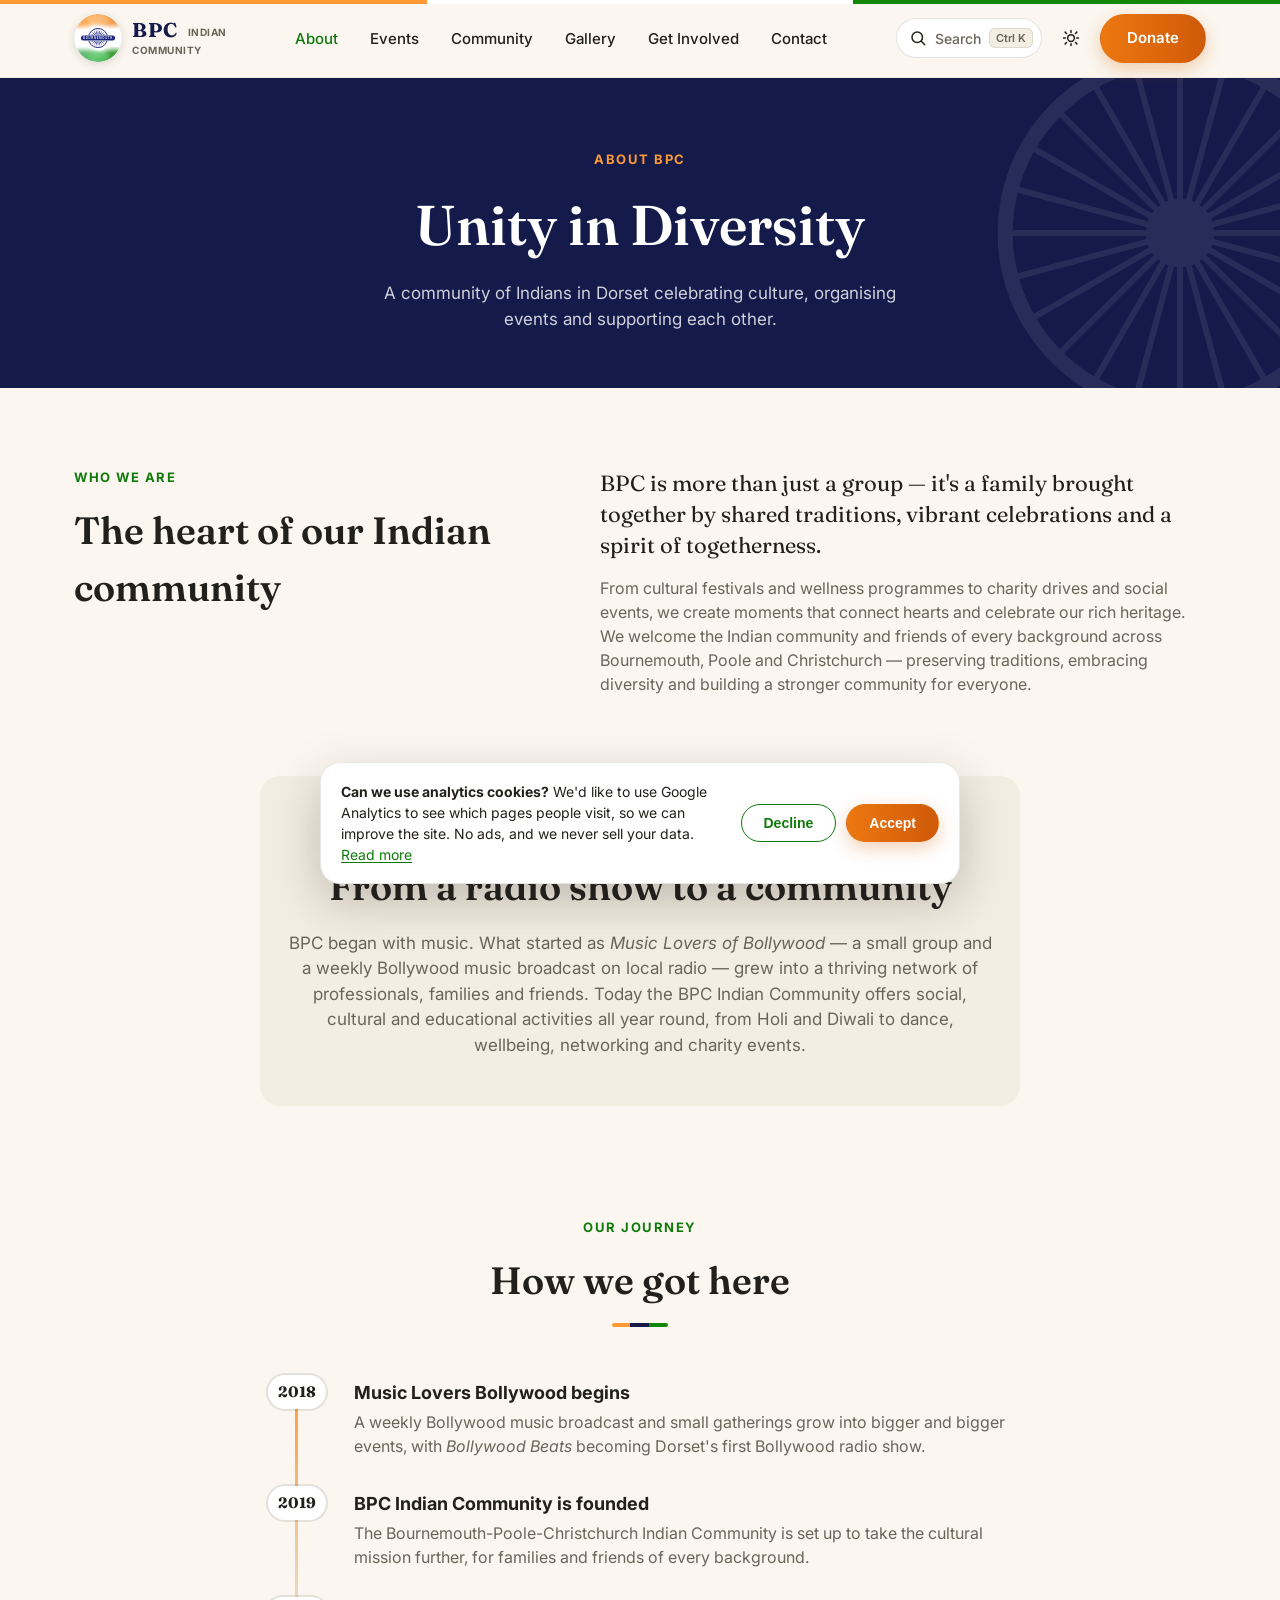
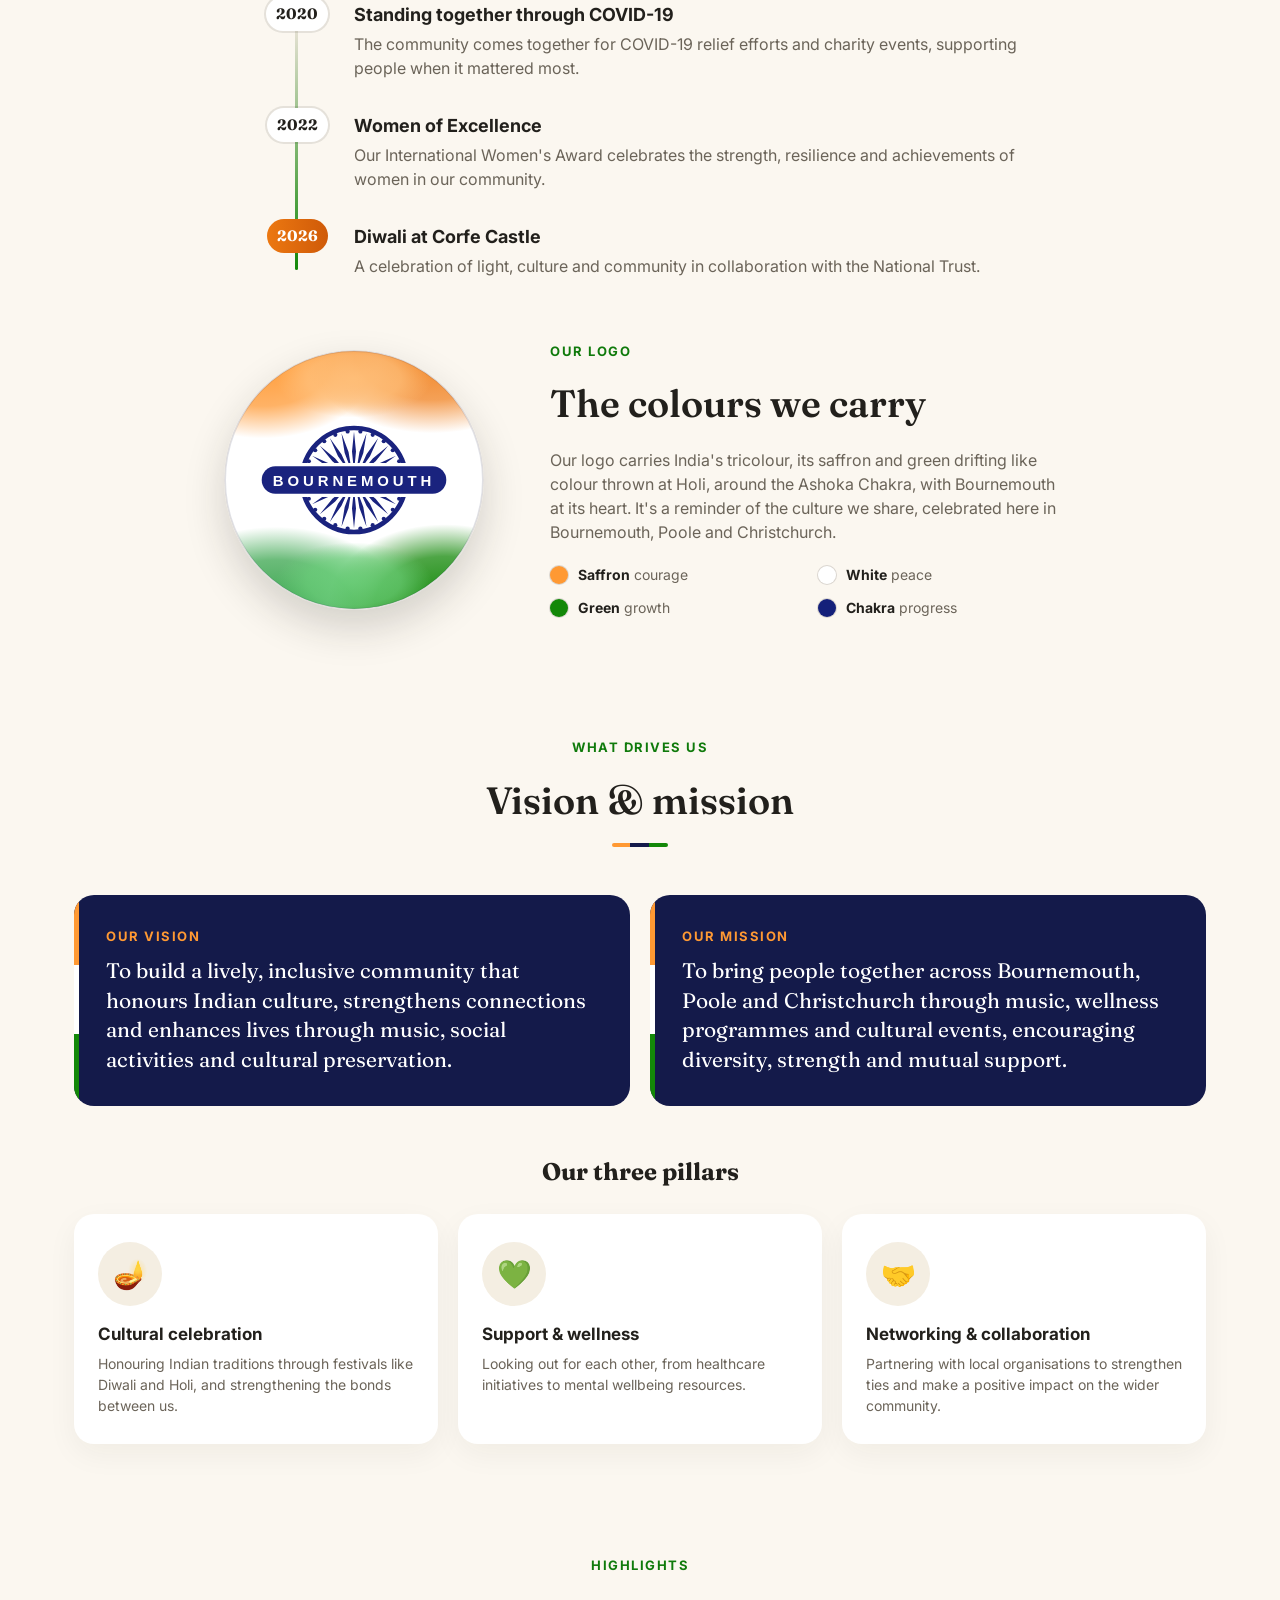
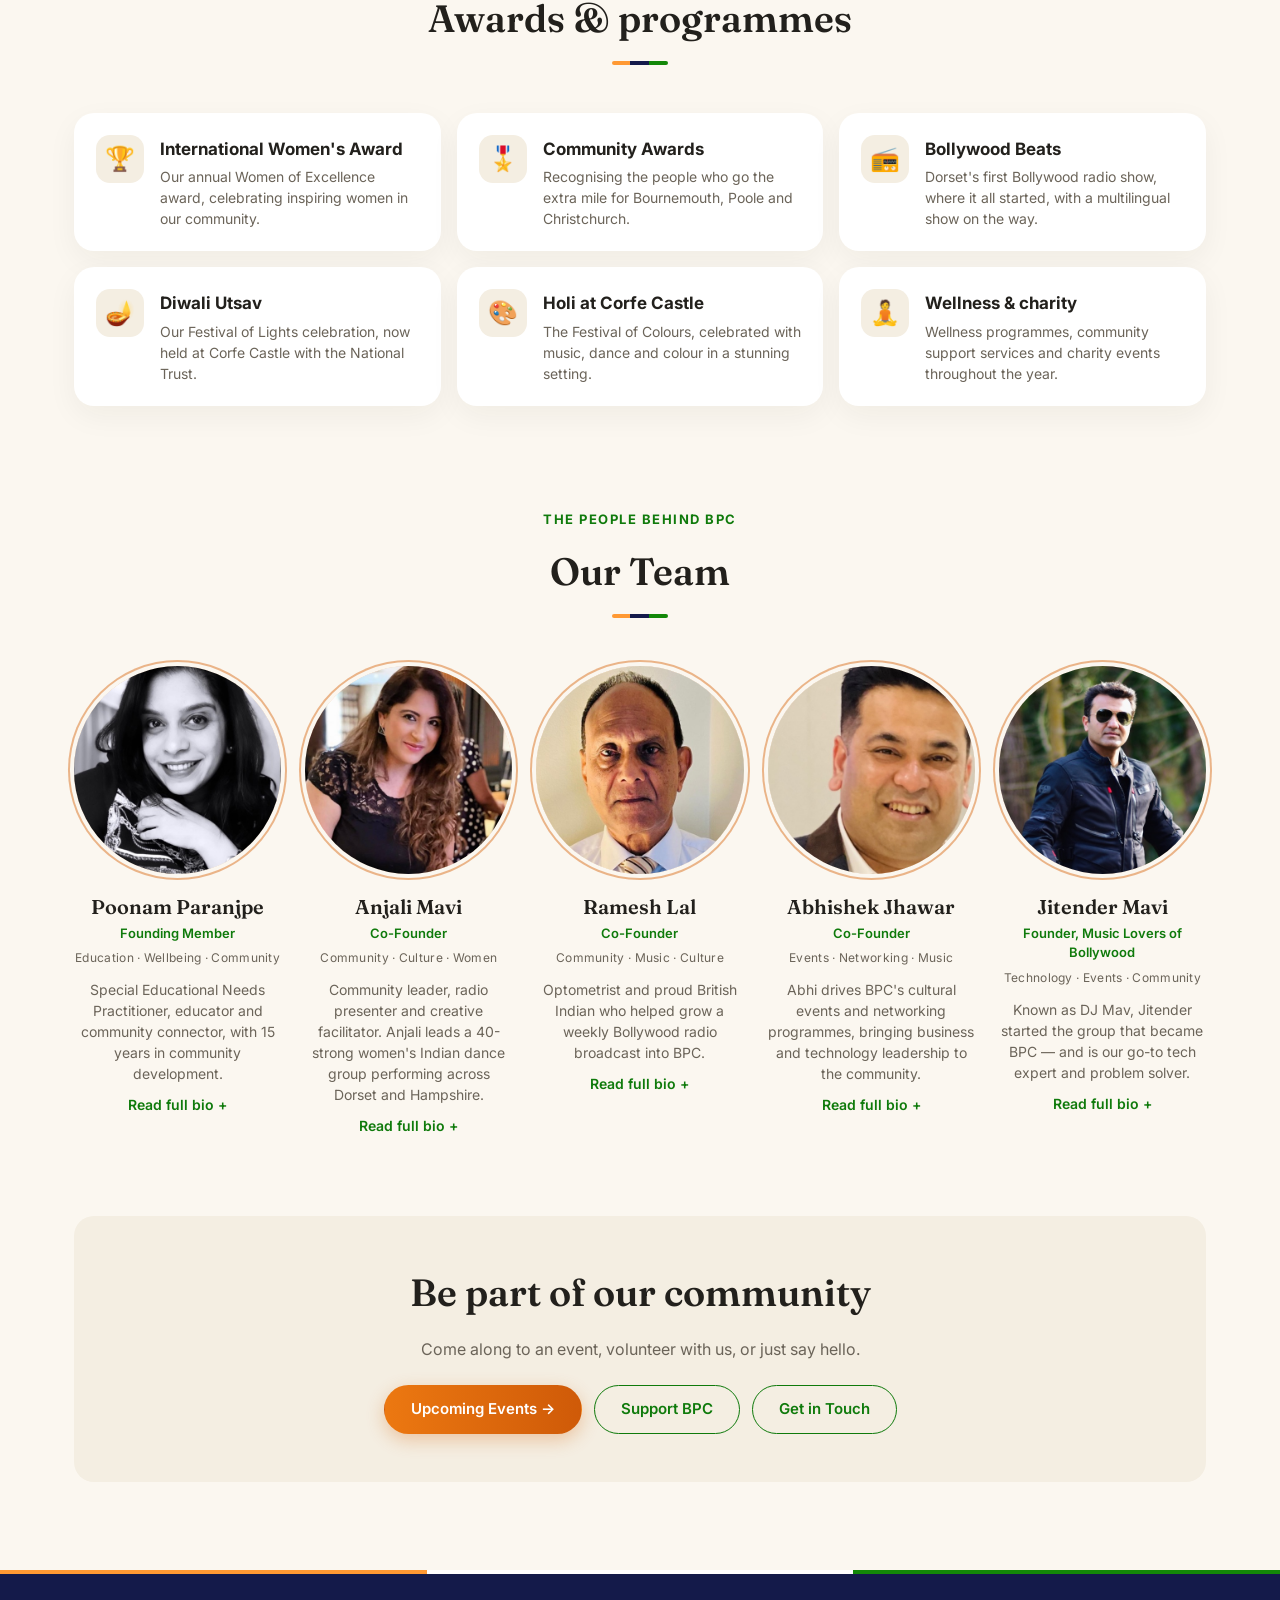
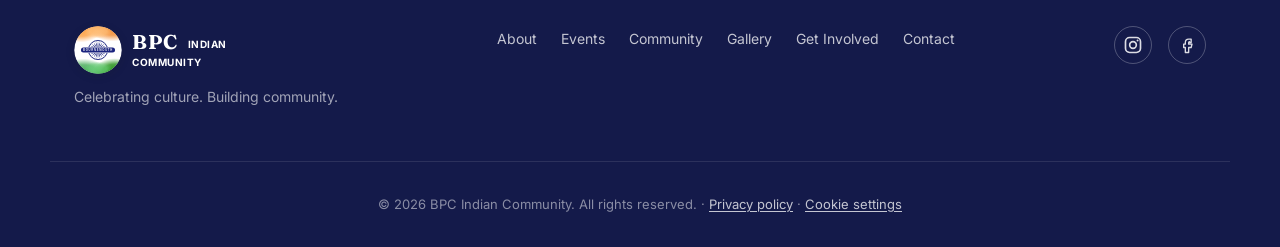
==== commit 7fb8daf8: "Working contact form (Web3Forms) and cookie consent banner gating Google Analytics Co-Authored-By: C" ====
--- a/about.html
+++ b/about.html
@@ -5,14 +5,7 @@
 <meta name="viewport" content="width=device-width, initial-scale=1">
 <title>About — BPC Indian Community</title>
 
-<!-- Google tag (gtag.js) — GA4 property: BPC Indian Community -->
-<script async src="https://www.googletagmanager.com/gtag/js?id=G-W0NKQS6ZV1"></script>
-<script>
-  window.dataLayer = window.dataLayer || [];
-  function gtag(){dataLayer.push(arguments);}
-  gtag('js', new Date());
-  gtag('config', 'G-W0NKQS6ZV1');
-</script>
+<!-- Google Analytics (GA4) is loaded by assets/site.js only after the visitor accepts cookies. -->
 
 <link rel="preconnect" href="https://fonts.googleapis.com">
 <link rel="preconnect" href="https://fonts.gstatic.com" crossorigin>
@@ -404,7 +397,7 @@
       </div>
     </div>
     <div class="container footer-bottom">
-      <p>© 2026 BPC Indian Community. All rights reserved. · <a href="privacy.html">Privacy policy</a></p>
+      <p>© 2026 BPC Indian Community. All rights reserved. · <a href="privacy.html">Privacy policy</a> · <button type="button" class="link-button" data-cookie-settings>Cookie settings</button></p>
     </div>
   </footer>
 
--- a/style.css
+++ b/style.css
@@ -665,6 +665,18 @@
   box-shadow: 0 0 0 3px rgba(var(--accent-rgb), 0.12);
 }
 .contact-form .btn { align-self: flex-start; margin-top: 6px; }
+.contact-form .btn:disabled { opacity: 0.7; cursor: progress; transform: none; }
+.form-honeypot { position: absolute; left: -9999px; width: 1px; height: 1px; opacity: 0; }
+.form-status {
+  margin: 0;
+  padding: 12px 16px;
+  border-radius: 12px;
+  font-size: 14px;
+  font-weight: 500;
+}
+.form-status.is-success { background: rgba(var(--accent-rgb), 0.1); color: var(--accent); }
+.form-status.is-error { background: rgba(200, 40, 40, 0.1); color: #B42318; }
+[data-theme="dark"] .form-status.is-error { color: #FF8A80; }
 
 /* Info sidebar */
 .contact-info { padding-top: 4px; }
@@ -1762,6 +1774,55 @@
 }
 [data-theme="dark"] .toast { background: #2A2E45; }
 .toast.is-visible { opacity: 1; transform: translate(-50%, 0); }
+
+/* -------------------- Cookie banner -------------------- */
+.cookie-banner {
+  position: fixed;
+  left: 16px;
+  right: 16px;
+  bottom: 16px;
+  z-index: 240;
+  max-width: 640px;
+  margin: 0 auto;
+  padding: 18px 20px;
+  border-radius: var(--radius-card);
+  background: var(--surface);
+  color: var(--charcoal);
+  border: 1px solid rgba(var(--hairline-rgb), 0.1);
+  box-shadow: 0 18px 50px rgba(var(--shadow-rgb), 0.25);
+  display: flex;
+  flex-wrap: wrap;
+  align-items: center;
+  gap: 14px 20px;
+  font-size: 14px;
+  line-height: 1.5;
+  transform: translateY(16px);
+  opacity: 0;
+  transition: opacity 0.25s ease, transform 0.25s ease;
+}
+.cookie-banner.is-visible { opacity: 1; transform: none; }
+.cookie-banner p { margin: 0; flex: 1 1 320px; }
+.cookie-banner a { color: var(--accent); text-decoration: underline; text-underline-offset: 2px; }
+.cookie-actions { display: flex; gap: 10px; flex: 0 0 auto; }
+.cookie-actions .btn { padding: 10px 22px; font-size: 14px; }
+@media (max-width: 480px) {
+  .cookie-actions { flex: 1 1 100%; }
+  .cookie-actions .btn { flex: 1; justify-content: center; }
+}
+@media (prefers-reduced-motion: reduce) {
+  .cookie-banner { transition: none; }
+}
+.link-button {
+  background: none;
+  border: 0;
+  padding: 0;
+  font: inherit;
+  color: rgba(255,255,255,0.75);
+  text-decoration: underline;
+  text-underline-offset: 2px;
+  cursor: pointer;
+}
+.link-button:hover { color: #fff; }
 .to-top {
   position: fixed;
   right: 20px;
@@ -1806,51 +1867,6 @@
 }
 .hero-dots, .hero-pause, .hero-slide-credit { z-index: 4; }
 
-/* -------------------- Marquee -------------------- */
-.marquee {
-  display: flex;
-  overflow: hidden;
-  background: var(--navy);
-  color: #fff;
-  padding: 14px 0;
-  -webkit-mask-image: linear-gradient(90deg, transparent, #000 6%, #000 94%, transparent);
-          mask-image: linear-gradient(90deg, transparent, #000 6%, #000 94%, transparent);
-}
-.marquee-track {
-  display: flex;
-  flex-shrink: 0;
-  gap: 0;
-  margin: 0;
-  padding: 0;
-  list-style: none;
-  animation: marquee 38s linear infinite;
-}
-.marquee-track li {
-  display: flex;
-  align-items: center;
-  font-family: var(--font-display);
-  font-size: 19px;
-  font-weight: 600;
-  white-space: nowrap;
-  padding: 0 22px;
-}
-.marquee-track li::after {
-  content: "";
-  width: 8px;
-  height: 8px;
-  margin-left: 44px;
-  border-radius: 50%;
-  background: var(--saffron);
-}
-.marquee-track li:nth-child(3n+2)::after { background: #fff; }
-.marquee-track li:nth-child(3n)::after { background: #2EA043; }
-.marquee:hover .marquee-track { animation-play-state: paused; }
-@keyframes marquee { to { transform: translateX(-100%); } }
-@media (prefers-reduced-motion: reduce) {
-  .marquee-track { animation: none; }
-  .marquee { overflow-x: auto; }
-}
-
 /* -------------------- What we do: cards with line icons -------------------- */
 .wwd-cards { gap: 16px; }
 .wwd-cards .wwd-item {
@@ -1937,3 +1953,5 @@
 
 /* The header now carries search; the place tagline lives in the hero and footer instead */
 .site-header .logo-tagline { display: none !important; }
+.link-button-inline { color: var(--accent); }
+.link-button-inline:hover { color: var(--accent); }
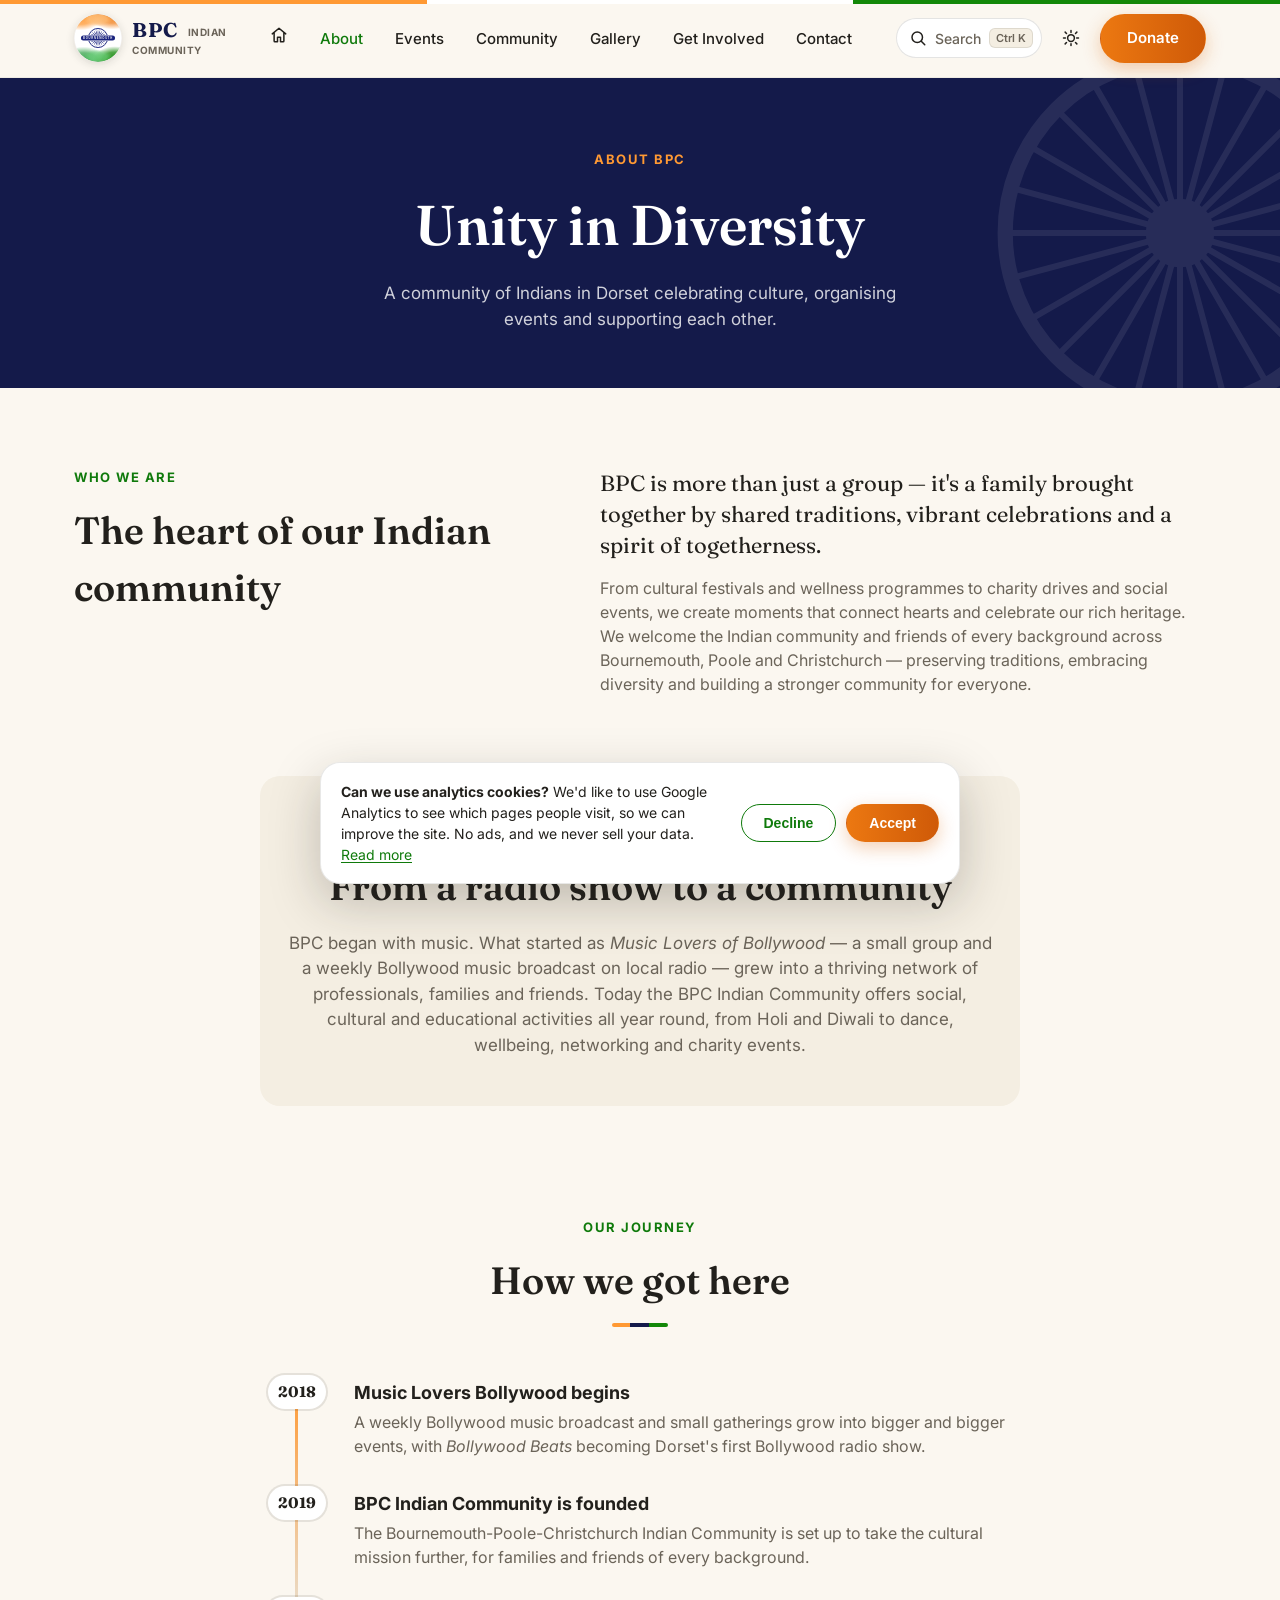
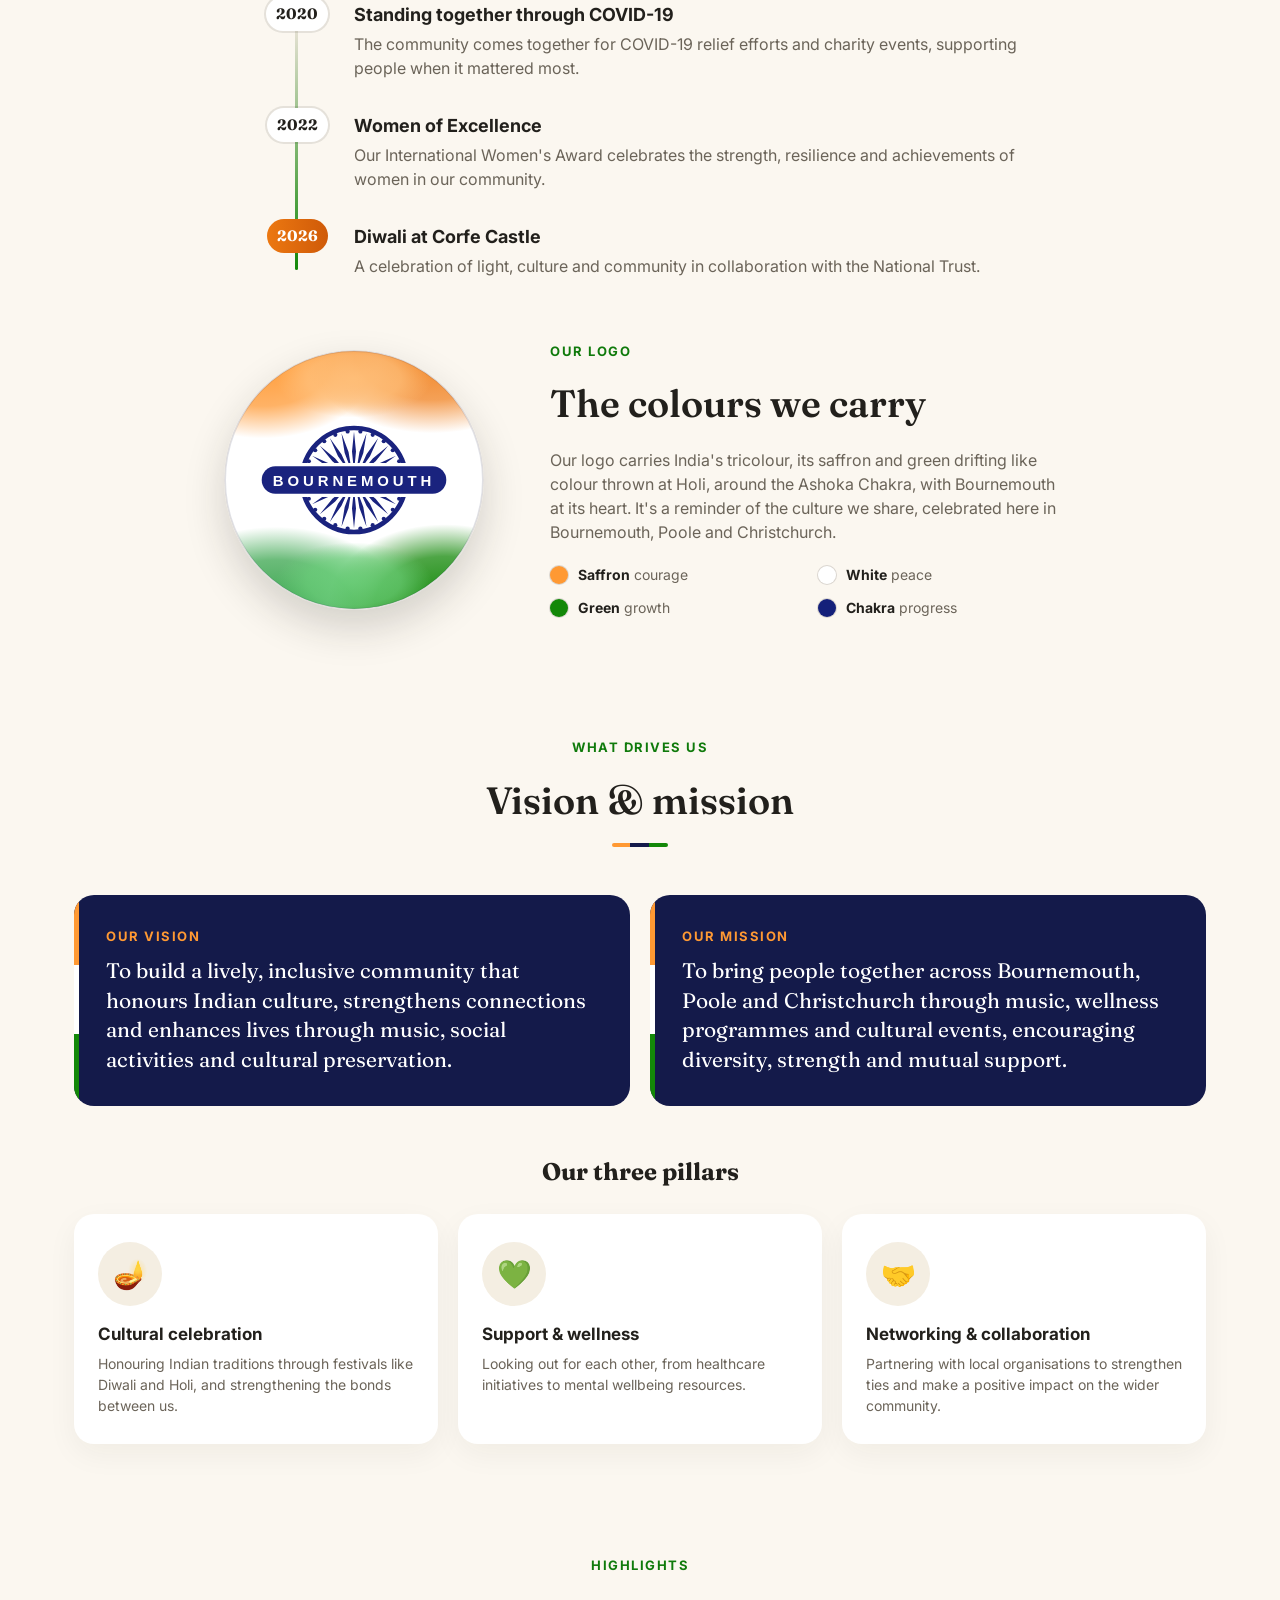
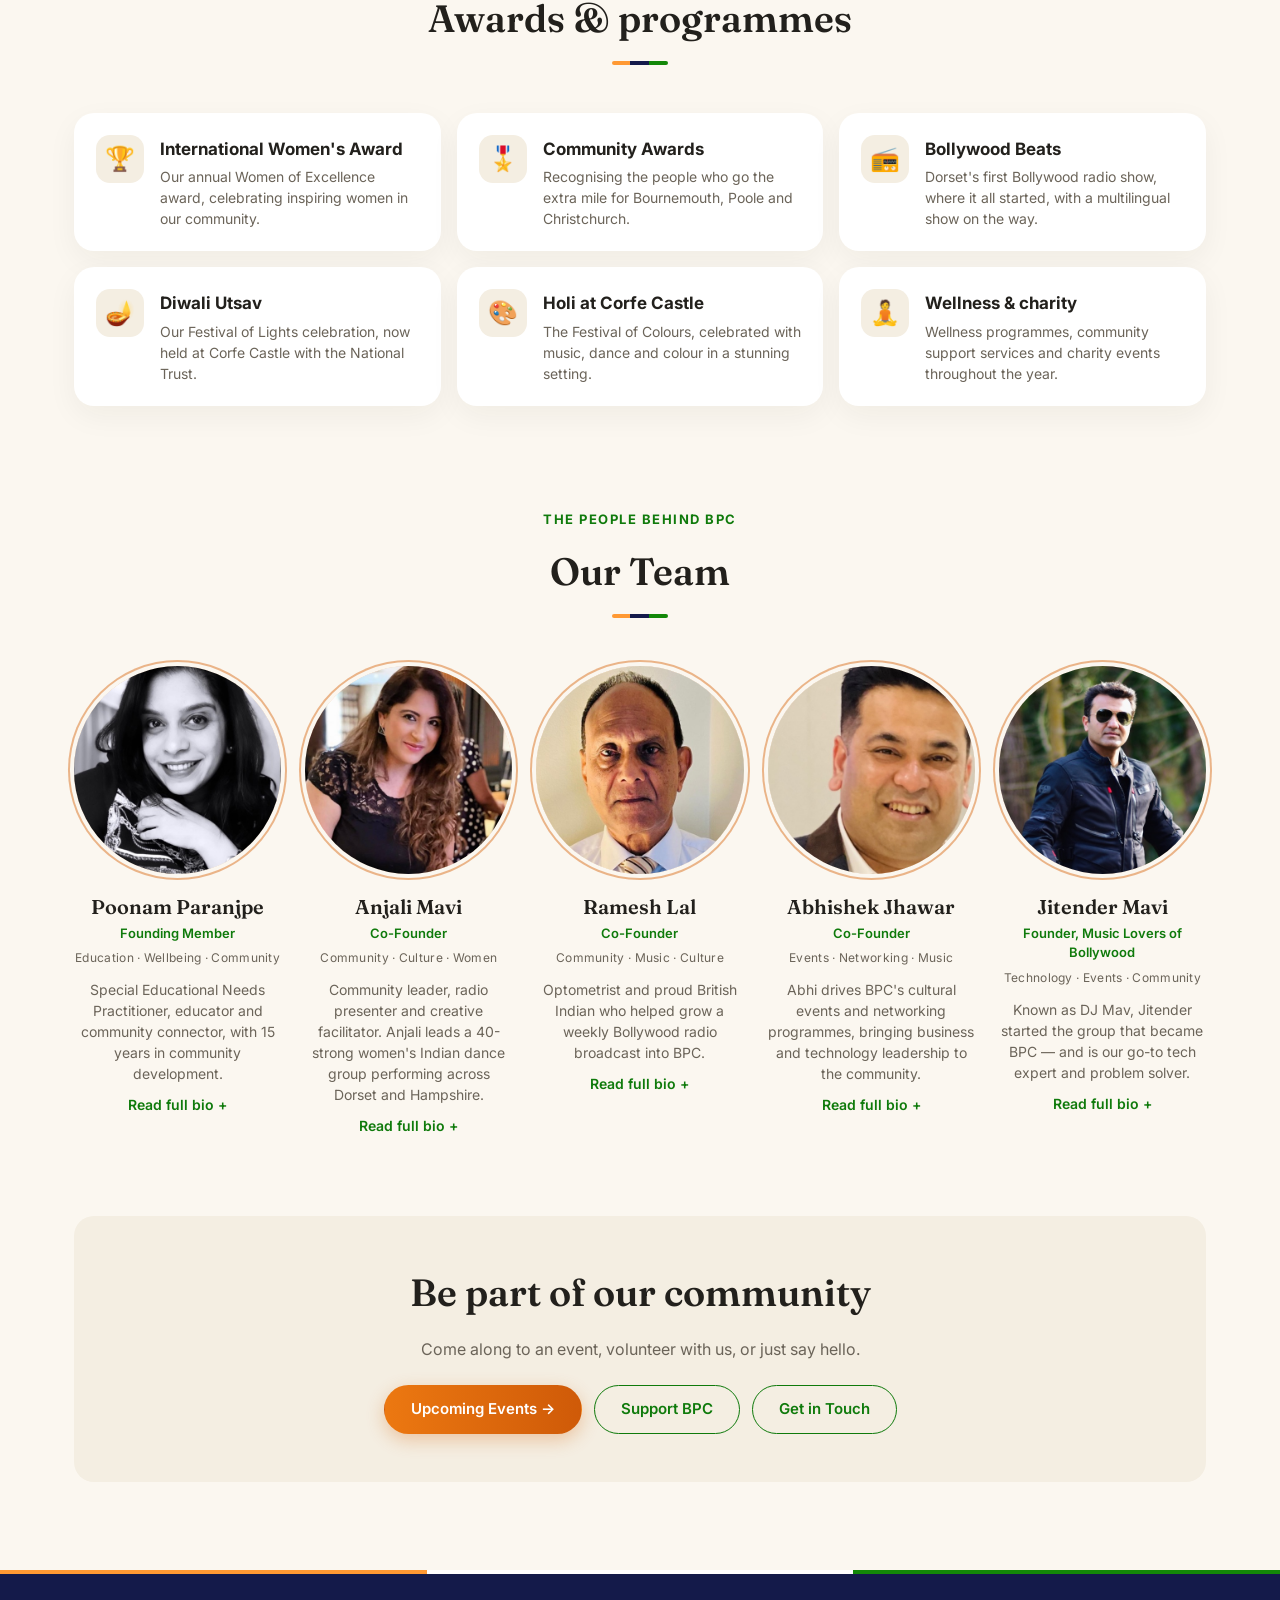
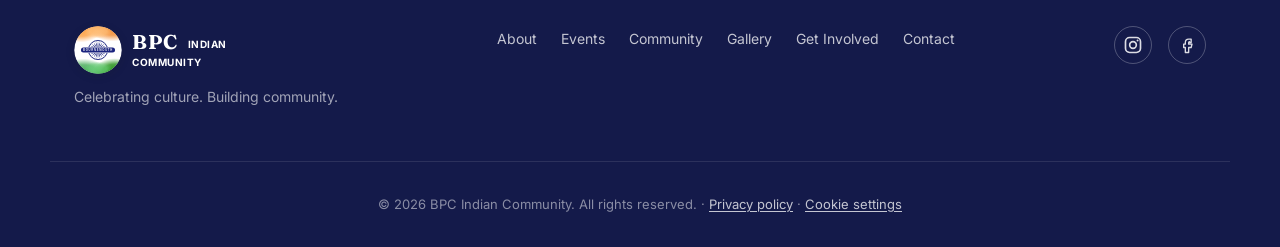
==== commit 5abcd31c: "Add a Home link with house icon to the main navigation Co-Authored-By: Claude Opus 5.5 <noreply@anth" ====
--- a/about.html
+++ b/about.html
@@ -43,6 +43,7 @@
 
       <nav class="main-nav" aria-label="Primary" id="main-nav">
         <ul>
+          <li><a href="index.html" title="Home" class="nav-home"><svg width="18" height="18" viewBox="0 0 24 24" fill="none" aria-hidden="true"><path d="M3 10.5 12 3l9 7.5M5.5 8.5V20a1 1 0 0 0 1 1H10v-6h4v6h3.5a1 1 0 0 0 1-1V8.5" stroke="currentColor" stroke-width="2" stroke-linecap="round" stroke-linejoin="round"/></svg><span class="nav-home-label">Home</span></a></li>
           <li><a href="about.html" class="is-current" aria-current="page">About</a></li>
           <li><a href="events.html">Events</a></li>
           <li><a href="index.html#community">Community</a></li>
--- a/style.css
+++ b/style.css
@@ -1346,6 +1346,21 @@
   .header-inner { gap: 16px; }
 }
 
+/* Home link: house icon in the desktop nav, icon + "Home" in the mobile menu */
+.main-nav a.nav-home { display: inline-flex; align-items: center; gap: 10px; }
+.main-nav a.nav-home svg { flex: none; }
+@media (min-width: 900px) {
+  .main-nav a.nav-home { padding: 6px; margin: -6px; border-radius: 50%; }
+  .nav-home-label {
+    position: absolute; width: 1px; height: 1px; margin: -1px; padding: 0;
+    overflow: hidden; clip: rect(0 0 0 0); white-space: nowrap; border: 0;
+  }
+}
+@media (max-width: 899px) {
+  .main-nav.is-open { max-height: 420px; }
+  .main-nav a.nav-home { display: flex; }
+}
+
 /* =========================================================
    LIVE-SITE CONTENT: donate, privacy, timeline, highlights
    ========================================================= */
